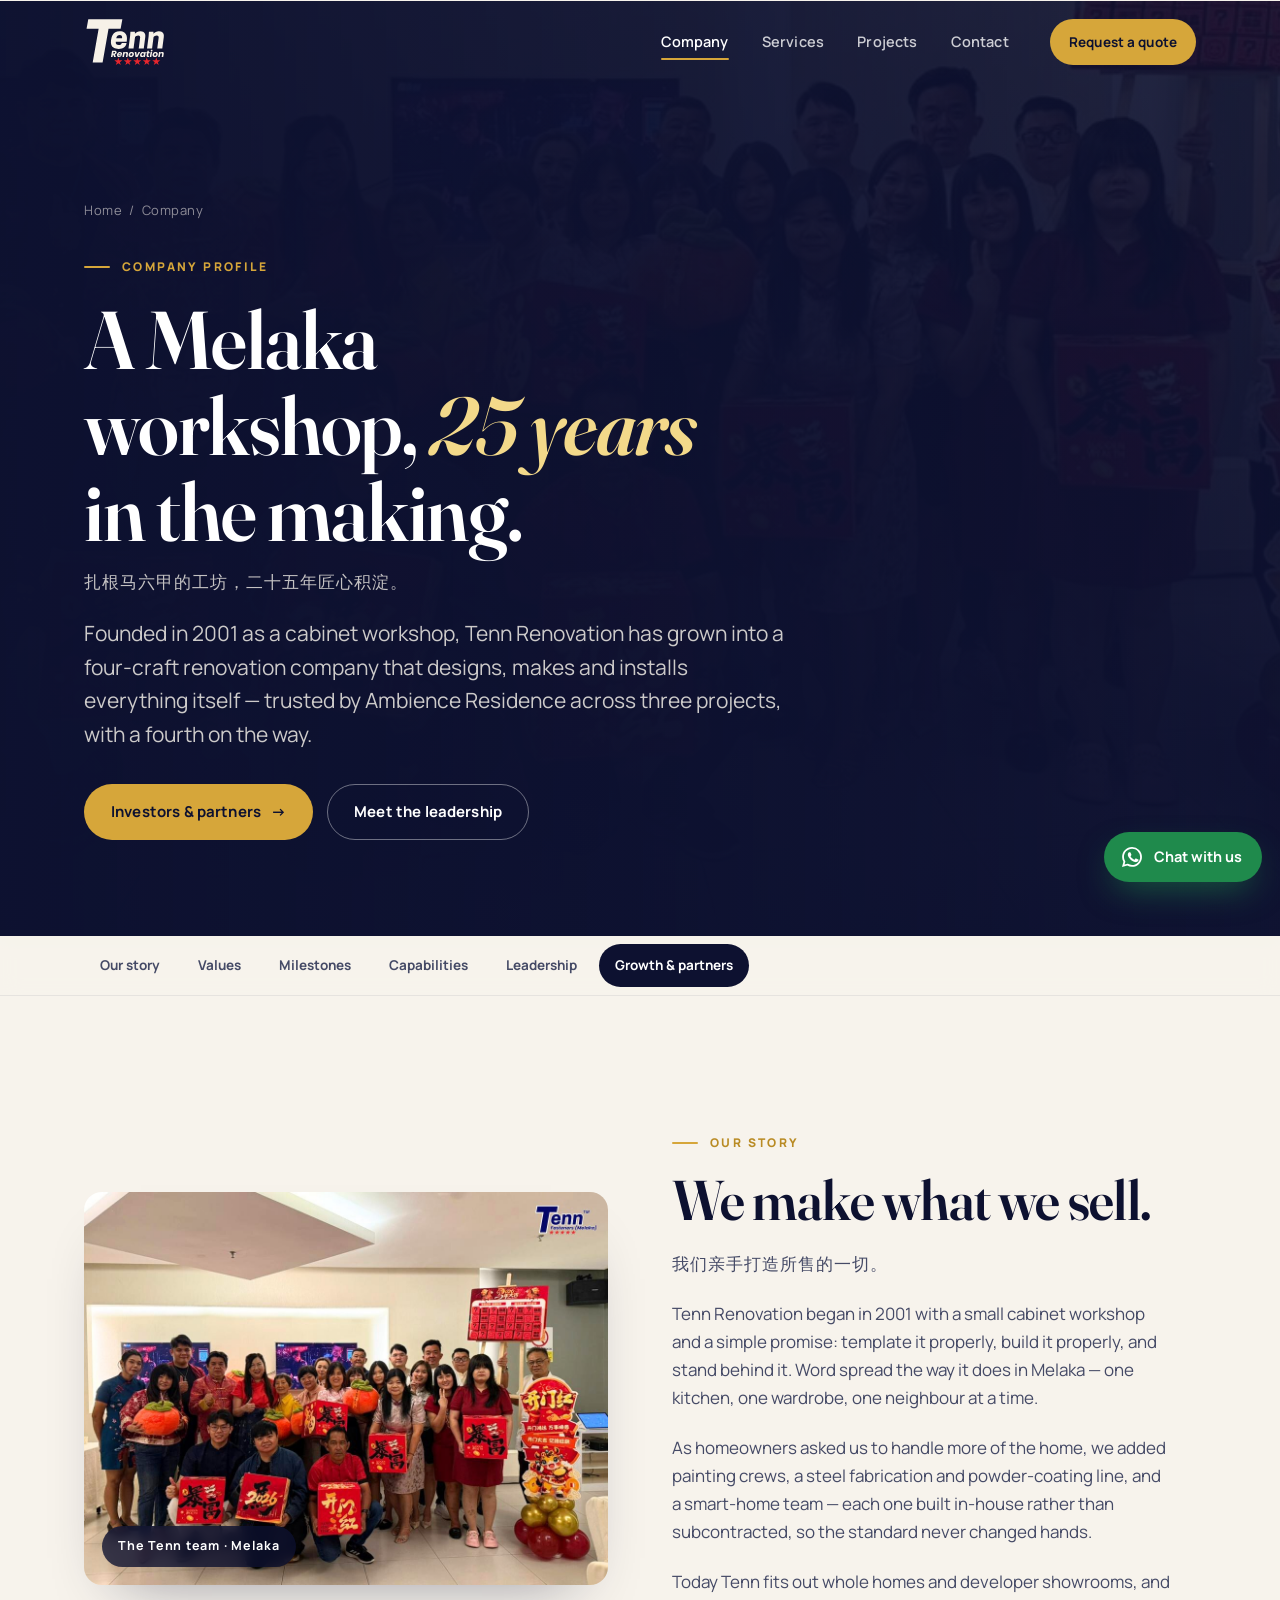
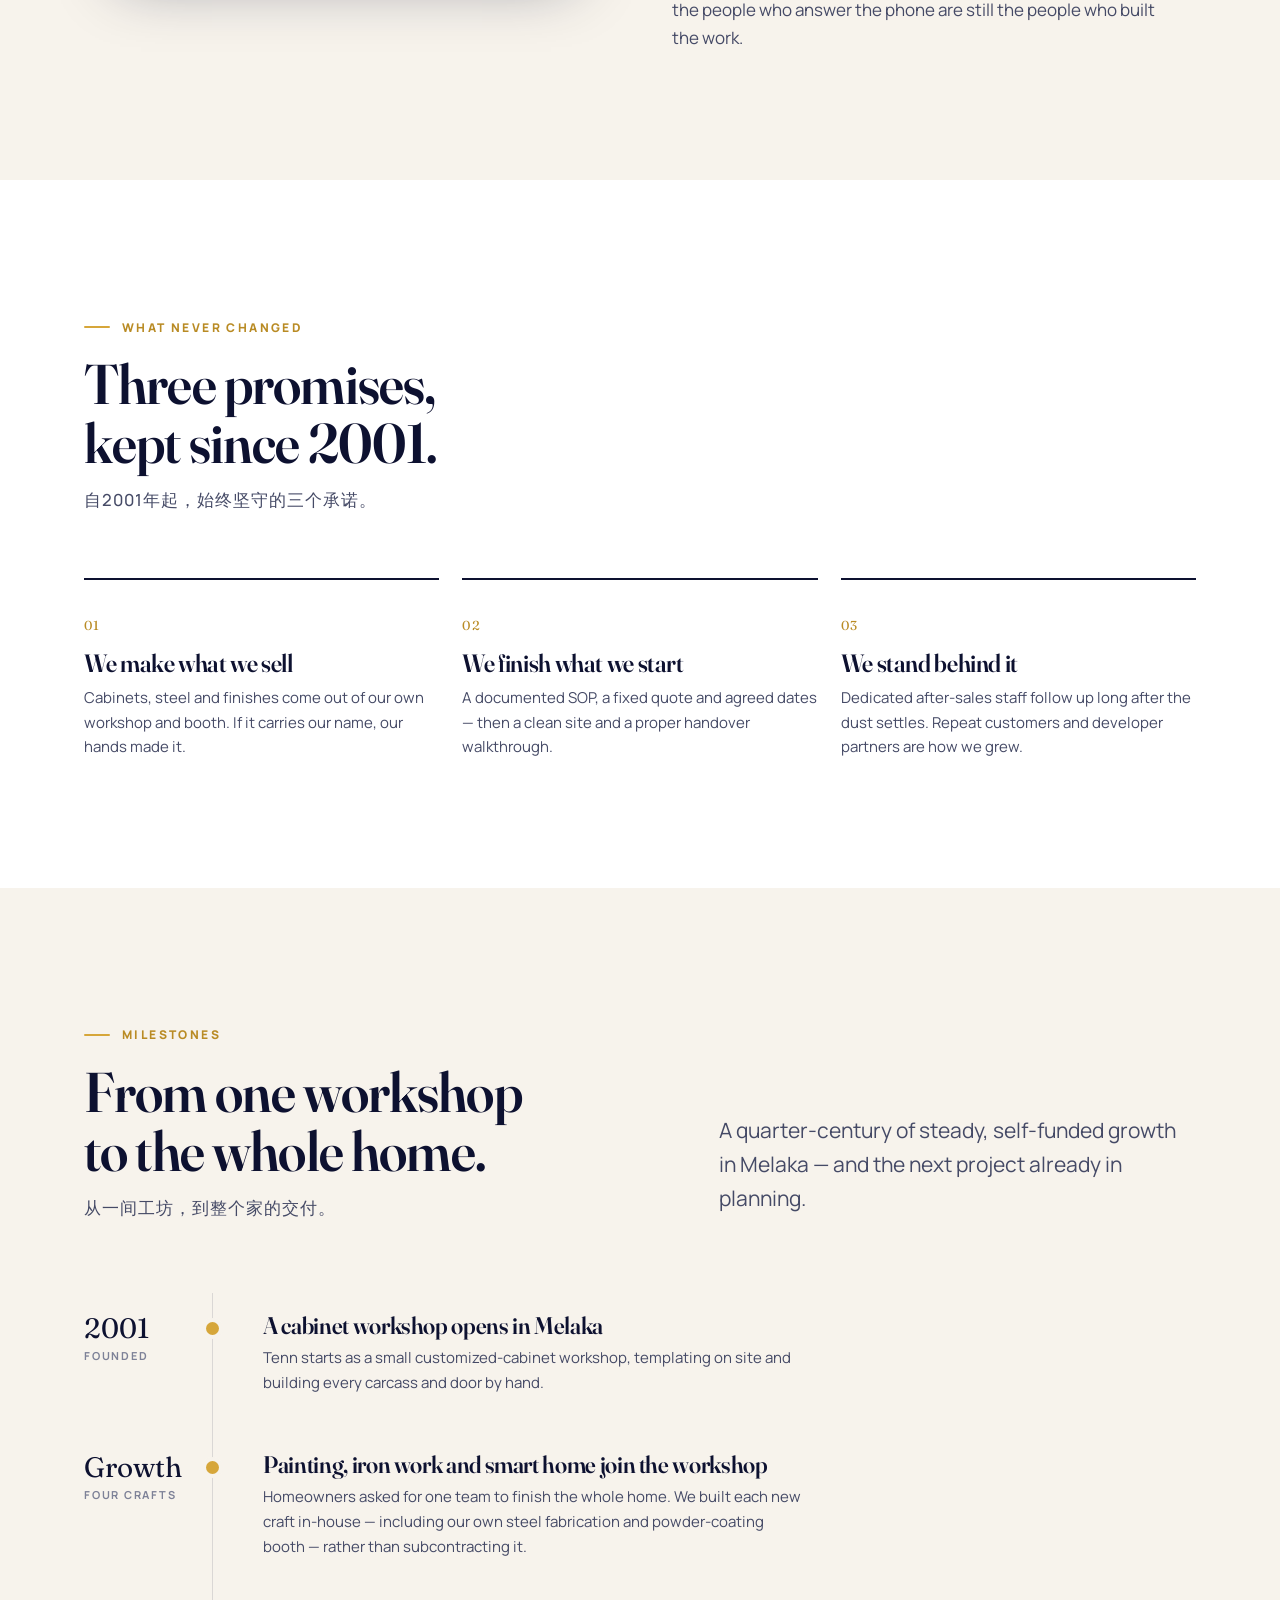
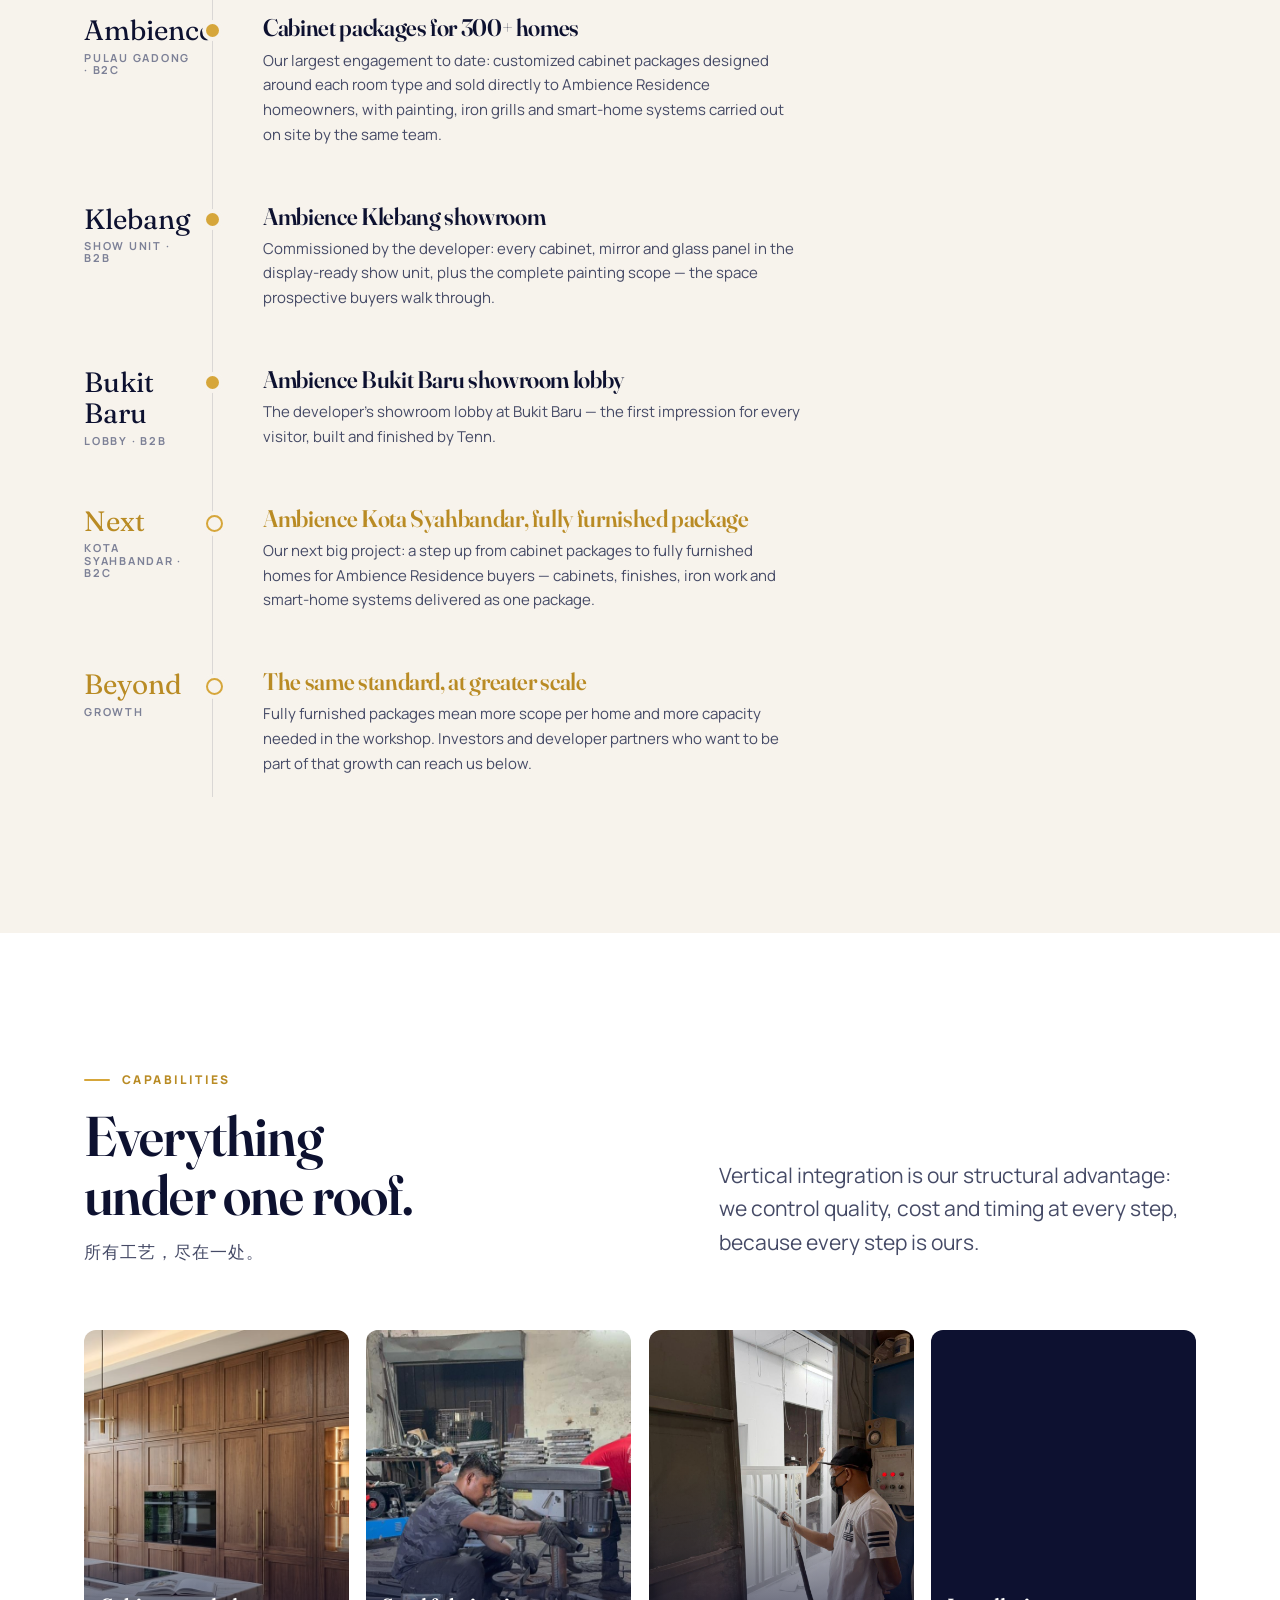
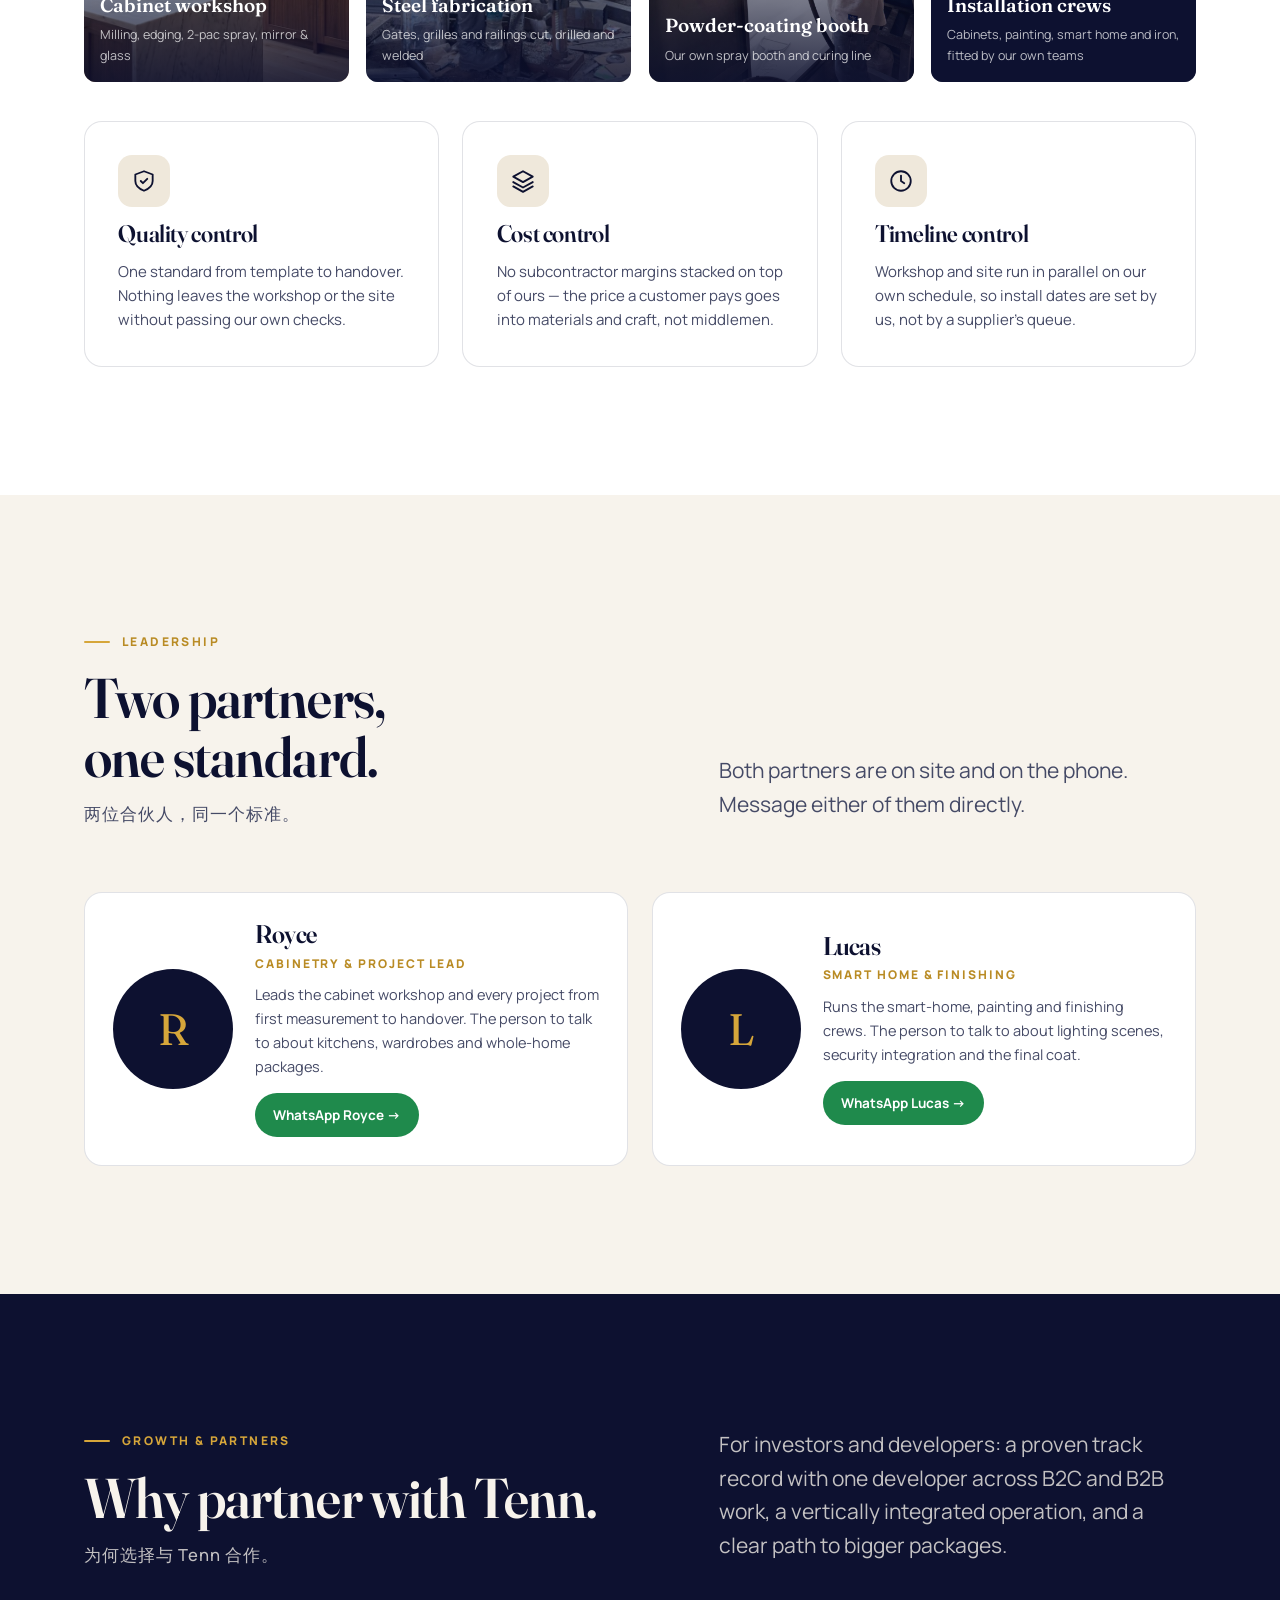
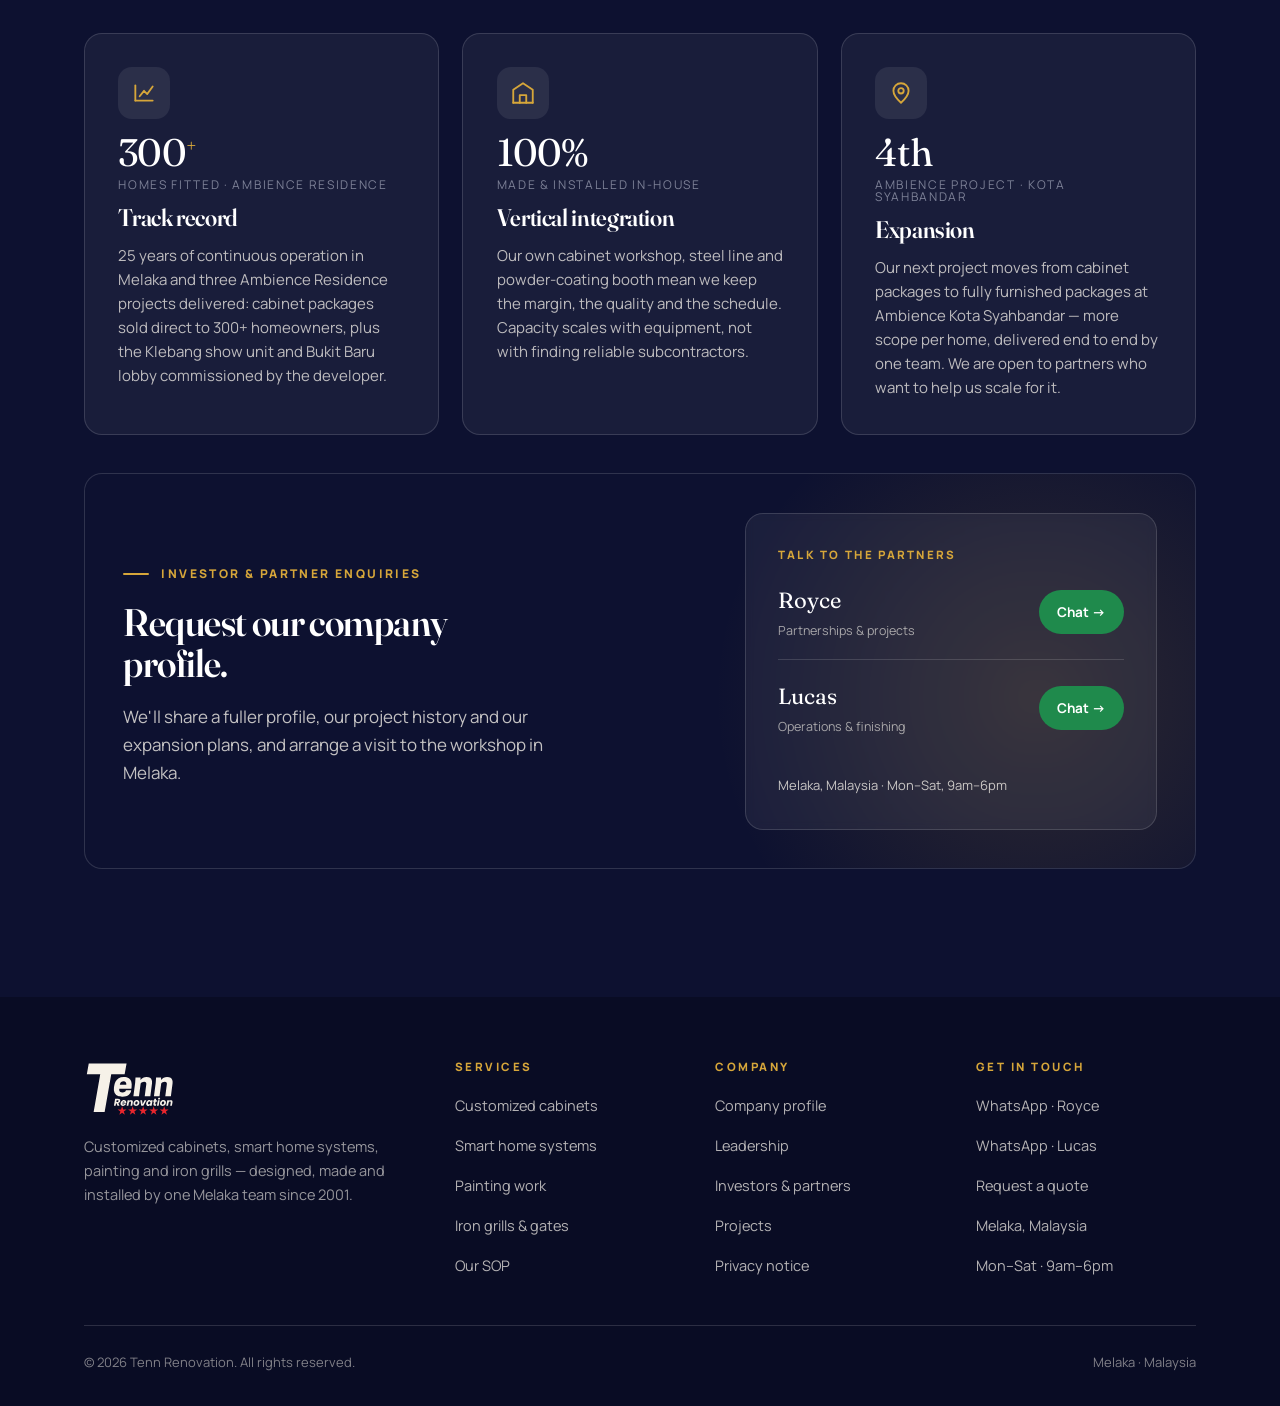
==== company.html @ 578e5e95 "Version-stamp stylesheet and script links; add .nojekyll GitHub Pages caches each file for ten minut" ====
<!DOCTYPE html>
<html lang="en">
<head>
<meta charset="UTF-8">
<meta name="viewport" content="width=device-width, initial-scale=1.0">
<title>Company Profile — Tenn Renovation</title>
<meta name="description" content="Tenn Renovation is a Melaka renovation company founded in 2001: four crafts under one roof, an in-house workshop and powder-coating booth, three Ambience Residence projects delivered, and a fully furnished package next at Kota Syahbandar.">
<meta name="theme-color" content="#0d1130">
<link rel="canonical" href="https://lczx122.github.io/tenn-renovation/company.html">
<link rel="icon" href="media/favicon.svg" type="image/svg+xml">
<link rel="apple-touch-icon" href="media/apple-touch-icon.png">
<meta property="og:type" content="website">
<meta property="og:site_name" content="Tenn Renovation">
<meta property="og:title" content="Company Profile — Tenn Renovation">
<meta property="og:description" content="Tenn Renovation is a Melaka renovation company founded in 2001: four crafts under one roof, an in-house workshop and powder-coating booth, three Ambience Residence projects delivered, and a fully furnished package next at Kota Syahbandar.">
<meta property="og:url" content="https://lczx122.github.io/tenn-renovation/company.html">
<meta property="og:image" content="https://lczx122.github.io/tenn-renovation/media/hero-kitchen.jpg">
<meta property="og:locale" content="en_MY">
<meta name="twitter:card" content="summary_large_image">
<link rel="preconnect" href="https://fonts.googleapis.com">
<link rel="preconnect" href="https://fonts.gstatic.com" crossorigin>
<link rel="stylesheet" href="https://fonts.googleapis.com/css2?family=Fraunces:ital,opsz,wght@0,9..144,500;0,9..144,600;0,9..144,700;1,9..144,500;1,9..144,600&family=Manrope:wght@400;500;600;700;800&display=swap">
<link rel="stylesheet" href="styles.css?v=20261008b">
<script type="application/ld+json">
{
  "@context": "https://schema.org",
  "@type": "BreadcrumbList",
  "itemListElement": [
    { "@type": "ListItem", "position": 1, "name": "Home", "item": "https://lczx122.github.io/tenn-renovation/" },
    { "@type": "ListItem", "position": 2, "name": "Company", "item": "https://lczx122.github.io/tenn-renovation/company.html" }
  ]
}
</script>
</head>
<body>

<a class="skip-link" href="#main">Skip to content</a>

<!-- ============ HEADER ============ -->
<header class="site-head over-dark" id="siteHead">
  <div class="wrap bar">
    <a class="brand" href="index.html" aria-label="Tenn Renovation home">
      <img class="logo-mark logo-dark" src="media/tenn-logo.svg" alt="Tenn Renovation" width="640" height="392">
      <img class="logo-mark logo-light" src="media/tenn-logo-light.svg" alt="" aria-hidden="true" width="640" height="392">
    </a>
    <nav class="nav" id="siteNav" aria-label="Primary">
      <a class="link" href="company.html" aria-current="page">Company</a>
      <a class="link" href="services.html">Services</a>
      <a class="link" href="projects.html">Projects</a>
      <a class="link" href="quote.html">Contact</a>
      <div class="nav-cta">
        <a class="btn btn-brass btn-sm" href="quote.html">Request a quote</a>
      </div>
    </nav>
    <div class="bar-actions">
      <a class="btn btn-brass btn-sm" href="quote.html">Get a quote</a>
      <button class="menu-btn" id="menuBtn" type="button" aria-label="Open menu" aria-expanded="false" aria-controls="siteNav"><span></span><span></span><span></span></button>
    </div>
  </div>
</header>
<main id="main">

<!-- ============ PAGE HERO ============ -->
<section class="page-hero">
  <div class="bg"><img class="shot" src="media/team-portrait.jpg" alt="" style="object-position:50% 100%;transform:scale(1.45);transform-origin:50% 100%" width="1080" height="810" loading="lazy" decoding="async"></div>
  <div class="wrap">
    <div class="crumbs"><a href="index.html">Home</a> &nbsp;/&nbsp; Company</div>
    <span class="eyebrow">Company profile</span>
    <h1>A Melaka workshop, <em>25 years</em> in the making.</h1>
    <p class="zh-head" lang="zh">扎根马六甲的工坊，二十五年匠心积淀。</p>
    <p class="lead">Founded in 2001 as a cabinet workshop, Tenn Renovation has grown into a four-craft renovation company that designs, makes and installs everything itself — trusted by Ambience Residence across three projects, with a fourth on the way.</p>
    <div class="hero-actions">
      <a class="btn btn-brass" href="#growth">Investors &amp; partners <span class="arr">→</span></a>
      <a class="btn btn-ghost inv" href="#leadership">Meet the leadership</a>
    </div>
  </div>
</section>

<nav class="subnav" aria-label="On this page">
  <div class="wrap">
    <a href="#story">Our story</a><a href="#values">Values</a><a href="#milestones">Milestones</a><a href="#capabilities">Capabilities</a><a href="#leadership">Leadership</a><a href="#growth">Growth &amp; partners</a>
  </div>
</nav>

<!-- ============ STORY ============ -->
<section class="section" id="story" style="scroll-margin-top:140px">
  <div class="wrap">
    <div class="split">
      <div class="pic landscape reveal"><img class="shot" src="media/team-portrait.jpg" alt="The Tenn Renovation workshop team together at the Melaka studio" width="1080" height="810" loading="lazy" decoding="async"><span class="tag">The Tenn team · Melaka</span></div>
      <div class="txt reveal">
        <span class="eyebrow">Our story</span>
        <h2>We make what we sell.</h2>
        <p class="zh-head" lang="zh">我们亲手打造所售的一切。</p>
        <p>Tenn Renovation began in 2001 with a small cabinet workshop and a simple promise: template it properly, build it properly, and stand behind it. Word spread the way it does in Melaka — one kitchen, one wardrobe, one neighbour at a time.</p>
        <p>As homeowners asked us to handle more of the home, we added painting crews, a steel fabrication and powder-coating line, and a smart-home team — each one built in-house rather than subcontracted, so the standard never changed hands.</p>
        <p>Today Tenn fits out whole homes and developer showrooms, and the people who answer the phone are still the people who built the work.</p>
      </div>
    </div>
  </div>
</section>

<!-- ============ VALUES ============ -->
<section class="section on-paper" id="values" style="scroll-margin-top:140px">
  <div class="wrap">
    <div class="sec-head reveal">
      <div>
        <span class="eyebrow">What never changed</span>
        <h2>Three promises, kept since 2001.</h2>
        <p class="zh-head" lang="zh">自2001年起，始终坚守的三个承诺。</p>
      </div>
    </div>
    <div class="values">
      <div class="value reveal"><span class="k">01</span><h3>We make what we sell</h3><p>Cabinets, steel and finishes come out of our own workshop and booth. If it carries our name, our hands made it.</p></div>
      <div class="value reveal"><span class="k">02</span><h3>We finish what we start</h3><p>A documented SOP, a fixed quote and agreed dates — then a clean site and a proper handover walkthrough.</p></div>
      <div class="value reveal"><span class="k">03</span><h3>We stand behind it</h3><p>Dedicated after-sales staff follow up long after the dust settles. Repeat customers and developer partners are how we grew.</p></div>
    </div>
  </div>
</section>

<!-- ============ MILESTONES ============ -->
<section class="section" id="milestones" style="scroll-margin-top:140px">
  <div class="wrap">
    <div class="sec-head reveal">
      <div>
        <span class="eyebrow">Milestones</span>
        <h2>From one workshop to the whole home.</h2>
        <p class="zh-head" lang="zh">从一间工坊，到整个家的交付。</p>
      </div>
      <p class="lead">A quarter-century of steady, self-funded growth in Melaka — and the next project already in planning.</p>
    </div>
    <div class="timeline">
      <div class="tl reveal"><div class="yr">2001<small>Founded</small></div><div class="txt"><h3>A cabinet workshop opens in Melaka</h3><p>Tenn starts as a small customized-cabinet workshop, templating on site and building every carcass and door by hand.</p></div></div>
      <div class="tl reveal"><div class="yr">Growth<small>Four crafts</small></div><div class="txt"><h3>Painting, iron work and smart home join the workshop</h3><p>Homeowners asked for one team to finish the whole home. We built each new craft in-house — including our own steel fabrication and powder-coating booth — rather than subcontracting it.</p></div></div>
      <div class="tl reveal"><div class="yr">Ambience<small>Pulau Gadong · B2C</small></div><div class="txt"><h3>Cabinet packages for 300+ homes</h3><p>Our largest engagement to date: customized cabinet packages designed around each room type and sold directly to Ambience Residence homeowners, with painting, iron grills and smart-home systems carried out on site by the same team.</p></div></div>
      <div class="tl reveal"><div class="yr">Klebang<small>Show unit · B2B</small></div><div class="txt"><h3>Ambience Klebang showroom</h3><p>Commissioned by the developer: every cabinet, mirror and glass panel in the display-ready show unit, plus the complete painting scope — the space prospective buyers walk through.</p></div></div>
      <div class="tl reveal"><div class="yr">Bukit Baru<small>Lobby · B2B</small></div><div class="txt"><h3>Ambience Bukit Baru showroom lobby</h3><p>The developer's showroom lobby at Bukit Baru — the first impression for every visitor, built and finished by Tenn.</p></div></div>
      <div class="tl future reveal"><div class="yr">Next<small>Kota Syahbandar · B2C</small></div><div class="txt"><h3>Ambience Kota Syahbandar, fully furnished package</h3><p>Our next big project: a step up from cabinet packages to fully furnished homes for Ambience Residence buyers — cabinets, finishes, iron work and smart-home systems delivered as one package.</p></div></div>
      <div class="tl future reveal"><div class="yr">Beyond<small>Growth</small></div><div class="txt"><h3>The same standard, at greater scale</h3><p>Fully furnished packages mean more scope per home and more capacity needed in the workshop. Investors and developer partners who want to be part of that growth can reach us below.</p></div></div>
    </div>
  </div>
</section>

<!-- ============ CAPABILITIES ============ -->
<section class="section on-paper" id="capabilities" style="scroll-margin-top:140px">
  <div class="wrap">
    <div class="sec-head reveal">
      <div>
        <span class="eyebrow">Capabilities</span>
        <h2>Everything under one roof.</h2>
        <p class="zh-head" lang="zh">所有工艺，尽在一处。</p>
      </div>
      <p class="lead">Vertical integration is our structural advantage: we control quality, cost and timing at every step, because every step is ours.</p>
    </div>
    <div class="caps">
      <div class="cap-tile reveal"><img class="shot" src="media/cabinetry-walnut.jpg" alt="Floor-to-ceiling walnut cabinetry with brass handles and lit glass display" width="1408" height="768" loading="lazy" decoding="async"><div class="lbl"><b>Cabinet workshop</b><span>Milling, edging, 2-pac spray, mirror &amp; glass</span></div></div>
      <div class="cap-tile reveal"><img class="shot" src="media/iron-fab-weld.jpg" alt="Two fabricators grinding and welding steel grille frames on the workshop floor" width="608" height="1080" loading="lazy" decoding="async"><div class="lbl"><b>Steel fabrication</b><span>Gates, grilles and railings cut, drilled and welded</span></div></div>
      <div class="cap-tile reveal"><img class="shot" src="media/iron-coat-spray.jpg" alt="Worker spraying white powder coat onto a grille inside the spray booth" width="960" height="1280" loading="lazy" decoding="async"><div class="lbl"><b>Powder-coating booth</b><span>Our own spray booth and curing line</span></div></div>
      <div class="cap-tile reveal"><img class="shot" src="media/iron-install-gate.jpg" alt="Installers fitting a powder-coated security gate in a Melaka home" width="810" height="1080" loading="lazy" decoding="async"><div class="lbl"><b>Installation crews</b><span>Cabinets, painting, smart home and iron, fitted by our own teams</span></div></div>
    </div>
    <div class="pillars" style="margin-top:clamp(28px,3vw,40px)">
      <div class="pillar reveal"><div class="ic"><svg viewBox="0 0 24 24" fill="none" stroke="currentColor" stroke-width="1.7" stroke-linecap="round" stroke-linejoin="round"><path d="M12 3l8 3v6c0 4-3 7-8 9-5-2-8-5-8-9V6z"/><path d="M9 12l2 2 4-4"/></svg></div><h3>Quality control</h3><p>One standard from template to handover. Nothing leaves the workshop or the site without passing our own checks.</p></div>
      <div class="pillar reveal"><div class="ic"><svg viewBox="0 0 24 24" fill="none" stroke="currentColor" stroke-width="1.7" stroke-linecap="round" stroke-linejoin="round"><path d="M12 3l9 5-9 5-9-5z"/><path d="M3 13l9 5 9-5"/><path d="M3 17l9 5 9-5"/></svg></div><h3>Cost control</h3><p>No subcontractor margins stacked on top of ours — the price a customer pays goes into materials and craft, not middlemen.</p></div>
      <div class="pillar reveal"><div class="ic"><svg viewBox="0 0 24 24" fill="none" stroke="currentColor" stroke-width="1.7" stroke-linecap="round" stroke-linejoin="round"><circle cx="12" cy="12" r="9"/><path d="M12 7v5l3 2"/></svg></div><h3>Timeline control</h3><p>Workshop and site run in parallel on our own schedule, so install dates are set by us, not by a supplier's queue.</p></div>
    </div>
  </div>
</section>

<!-- ============ LEADERSHIP ============ -->
<section class="section" id="leadership" style="scroll-margin-top:140px">
  <div class="wrap">
    <div class="sec-head reveal">
      <div>
        <span class="eyebrow">Leadership</span>
        <h2>Two partners, one standard.</h2>
        <p class="zh-head" lang="zh">两位合伙人，同一个标准。</p>
      </div>
      <p class="lead">Both partners are on site and on the phone. Message either of them directly.</p>
    </div>
    <div class="team">
      <div class="member reveal"><div class="av" aria-hidden="true">R</div><div><h3>Royce</h3><div class="role">Cabinetry &amp; project lead</div><p>Leads the cabinet workshop and every project from first measurement to handover. The person to talk to about kitchens, wardrobes and whole-home packages.</p><a class="wa-pill" href="https://wa.me/60109718663" target="_blank" rel="noopener">WhatsApp Royce →</a></div></div>
      <div class="member reveal"><div class="av" aria-hidden="true">L</div><div><h3>Lucas</h3><div class="role">Smart home &amp; finishing</div><p>Runs the smart-home, painting and finishing crews. The person to talk to about lighting scenes, security integration and the final coat.</p><a class="wa-pill" href="https://wa.me/60163303178" target="_blank" rel="noopener">WhatsApp Lucas →</a></div></div>
    </div>
  </div>
</section>

<!-- ============ GROWTH & PARTNERS ============ -->
<section class="section on-ink" id="growth" style="scroll-margin-top:140px">
  <div class="wrap">
    <div class="sec-head reveal">
      <div>
        <span class="eyebrow">Growth &amp; partners</span>
        <h2>Why partner with Tenn.</h2>
        <p class="zh-head" lang="zh">为何选择与 Tenn 合作。</p>
      </div>
      <p class="lead">For investors and developers: a proven track record with one developer across B2C and B2B work, a vertically integrated operation, and a clear path to bigger packages.</p>
    </div>
    <div class="pillars">
      <div class="pillar reveal"><div class="ic"><svg viewBox="0 0 24 24" fill="none" stroke="currentColor" stroke-width="1.7" stroke-linecap="round" stroke-linejoin="round"><path d="M4 19V5"/><path d="M4 19h16"/><path d="M8 15l4-5 3 3 5-7"/></svg></div><div class="kpi">300<sup style="font-size:.5em;color:var(--brass)">+</sup><small>Homes fitted · Ambience Residence</small></div><h3>Track record</h3><p>25 years of continuous operation in Melaka and three Ambience Residence projects delivered: cabinet packages sold direct to 300+ homeowners, plus the Klebang show unit and Bukit Baru lobby commissioned by the developer.</p></div>
      <div class="pillar reveal"><div class="ic"><svg viewBox="0 0 24 24" fill="none" stroke="currentColor" stroke-width="1.7" stroke-linecap="round" stroke-linejoin="round"><path d="M3 21V9l9-6 9 6v12"/><path d="M9 21v-7h6v7"/><path d="M3 21h18"/></svg></div><div class="kpi">100%<small>Made &amp; installed in-house</small></div><h3>Vertical integration</h3><p>Our own cabinet workshop, steel line and powder-coating booth mean we keep the margin, the quality and the schedule. Capacity scales with equipment, not with finding reliable subcontractors.</p></div>
      <div class="pillar reveal"><div class="ic"><svg viewBox="0 0 24 24" fill="none" stroke="currentColor" stroke-width="1.7" stroke-linecap="round" stroke-linejoin="round"><path d="M12 21s7-6.2 7-11a7 7 0 0 0-14 0c0 4.8 7 11 7 11z"/><circle cx="12" cy="10" r="2.5"/></svg></div><div class="kpi">4th<small>Ambience project · Kota Syahbandar</small></div><h3>Expansion</h3><p>Our next project moves from cabinet packages to fully furnished packages at Ambience Kota Syahbandar — more scope per home, delivered end to end by one team. We are open to partners who want to help us scale for it.</p></div>
    </div>
    <div class="cta" style="margin-top:clamp(28px,3vw,40px);border-radius:var(--radius);border:1px solid var(--line-inv)" id="contact">
      <div class="inner" style="padding:clamp(26px,3vw,40px)">
        <div class="reveal">
          <span class="eyebrow">Investor &amp; partner enquiries</span>
          <h2 style="font-size:clamp(26px,3vw,40px)">Request our company profile.</h2>
          <p>We'll share a fuller profile, our project history and our expansion plans, and arrange a visit to the workshop in Melaka.</p>
        </div>
        <div class="card reveal">
          <div class="lbl">Talk to the partners</div>
          <div class="person"><div><div class="nm">Royce</div><div class="rl">Partnerships &amp; projects</div></div><a class="wa-pill" href="https://wa.me/60109718663?text=Hi%20Royce%2C%20I%27d%20like%20to%20request%20the%20Tenn%20Renovation%20company%20profile%20and%20discuss%20a%20partnership." target="_blank" rel="noopener" data-track="investor-royce">Chat →</a></div>
          <div class="person"><div><div class="nm">Lucas</div><div class="rl">Operations &amp; finishing</div></div><a class="wa-pill" href="https://wa.me/60163303178?text=Hi%20Lucas%2C%20I%27d%20like%20to%20request%20the%20Tenn%20Renovation%20company%20profile%20and%20discuss%20a%20partnership." target="_blank" rel="noopener" data-track="investor-lucas">Chat →</a></div>
          <p class="fine">Melaka, Malaysia · Mon–Sat, 9am–6pm</p>
        </div>
      </div>
    </div>
  </div>
</section>

</main>

<!-- ============ FOOTER ============ -->
<footer class="foot">
  <div class="wrap">
    <div class="top">
      <div class="brand">
        <img class="logo-mark" src="media/tenn-logo-light.svg" alt="Tenn Renovation" width="640" height="392">
        <p class="bl">Customized cabinets, smart home systems, painting and iron grills — designed, made and installed by one Melaka team since 2001.</p>
      </div>
      <div>
        <h4>Services</h4>
        <ul>
          <li><a href="services.html#cabinetry">Customized cabinets</a></li>
          <li><a href="services.html#smart-home">Smart home systems</a></li>
          <li><a href="services.html#painting">Painting work</a></li>
          <li><a href="services.html#iron-grills">Iron grills &amp; gates</a></li>
          <li><a href="services.html#process">Our SOP</a></li>
        </ul>
      </div>
      <div>
        <h4>Company</h4>
        <ul>
          <li><a href="company.html">Company profile</a></li>
          <li><a href="company.html#leadership">Leadership</a></li>
          <li><a href="company.html#growth">Investors &amp; partners</a></li>
          <li><a href="projects.html">Projects</a></li>
          <li><a href="privacy.html">Privacy notice</a></li>
        </ul>
      </div>
      <div>
        <h4>Get in touch</h4>
        <ul>
          <li><a href="https://wa.me/60109718663" target="_blank" rel="noopener">WhatsApp · Royce</a></li>
          <li><a href="https://wa.me/60163303178" target="_blank" rel="noopener">WhatsApp · Lucas</a></li>
          <li><a href="quote.html">Request a quote</a></li>
          <li><span>Melaka, Malaysia</span></li>
          <li><span>Mon–Sat · 9am–6pm</span></li>
        </ul>
      </div>
    </div>
    <div class="bot">
      <span>© 2026 Tenn Renovation. All rights reserved.</span>
      <span>Melaka · Malaysia</span>
    </div>
  </div>
</footer>

<!-- Floating WhatsApp button -->
<a class="wa-float" href="https://wa.me/60109718663?text=Hi%20Tenn%20Renovation%2C%20I%27d%20like%20to%20ask%20about%20a%20renovation." target="_blank" rel="noopener" aria-label="Chat with us on WhatsApp" data-track="floating-button">
  <svg viewBox="0 0 24 24" fill="currentColor" aria-hidden="true"><path d="M12.04 2C6.58 2 2.13 6.45 2.13 11.91c0 1.75.46 3.45 1.32 4.95L2 22l5.25-1.38a9.9 9.9 0 0 0 4.79 1.22h.01c5.46 0 9.91-4.45 9.91-9.91 0-2.65-1.03-5.14-2.9-7.01A9.82 9.82 0 0 0 12.04 2Zm0 1.84c2.16 0 4.19.84 5.72 2.37a8.04 8.04 0 0 1 2.37 5.71c0 4.46-3.63 8.08-8.09 8.08a8.1 8.1 0 0 1-4.12-1.13l-.3-.18-3.06.8.82-2.99-.19-.31a8.05 8.05 0 0 1-1.24-4.29c0-4.46 3.63-8.08 8.09-8.08Zm-2.6 3.32c-.18 0-.46.07-.7.34-.24.27-.93.91-.93 2.21 0 1.31.95 2.57 1.08 2.74.13.18 1.86 2.85 4.51 3.99.63.27 1.12.43 1.5.55.63.2 1.21.17 1.66.1.5-.07 1.55-.63 1.77-1.25.22-.61.22-1.14.15-1.25-.06-.11-.24-.18-.5-.31-.27-.13-1.55-.76-1.79-.85-.24-.09-.42-.13-.59.13-.18.27-.68.85-.83 1.03-.15.18-.31.2-.57.07-.27-.13-1.11-.41-2.12-1.31-.78-.7-1.31-1.56-1.46-1.82-.15-.27-.02-.41.11-.54.12-.12.27-.31.4-.46.13-.16.18-.27.27-.45.09-.18.04-.34-.02-.47-.07-.13-.59-1.42-.81-1.94-.21-.51-.43-.44-.59-.45h-.5Z"/></svg>
  <span>Chat with us</span>
</a>

<script src="site.js?v=20261008b"></script>
</body>
</html>
---- styles.css ----
/* ============================================================
   Tenn Renovation — design system
   Refined premium · navy, cream & brass · Fraunces + Manrope
   ============================================================ */

:root{
  --ink:      #0d1130;
  --ink-2:    #161b45;
  --ink-soft: #454a66;
  --muted:    #7d8197;
  --cream:    #f7f3ec;
  --cream-2:  #efe8db;
  --sand:     #e4d9c5;
  --paper:    #ffffff;
  --brass:    #d6a63a;
  --brass-d:  #b98b24;
  --brass-l:  #f3d98a;
  --red:      #e02226;
  --wa:       #1f8a4c;
  --wa-d:     #176d3b;
  --line:     rgba(13,17,48,.12);
  --line-2:   rgba(13,17,48,.07);
  --line-inv: rgba(255,255,255,.14);

  --maxw: 1240px;
  --gutter: clamp(20px, 5vw, 80px);
  --radius: 18px;
  --radius-sm: 12px;

  --display: 'Fraunces', 'Iowan Old Style', Georgia, serif;
  --sans: 'Manrope', system-ui, -apple-system, 'Segoe UI', sans-serif;

  --ease: cubic-bezier(.2,.7,.2,1);
  --shadow: 0 30px 60px -36px rgba(13,17,48,.45);
}

*{ box-sizing:border-box; }
html{ scroll-behavior:smooth; scroll-padding-top:96px; -webkit-font-smoothing:antialiased; }
body{
  margin:0; font-family:var(--sans); color:var(--ink); background:var(--cream);
  font-size:17px; line-height:1.65; font-weight:400; overflow-x:hidden;
}
img{ display:block; max-width:100%; }
a{ color:inherit; text-decoration:none; }
p{ margin:0; }
h1,h2,h3,h4{ font-family:var(--display); font-weight:600; line-height:1.05; margin:0; letter-spacing:-.015em; font-variation-settings:"opsz" 96; }
h1{ font-size:clamp(42px,6.4vw,88px); }
h2{ font-size:clamp(32px,4.4vw,56px); }
h3{ font-size:clamp(22px,2.4vw,30px); }
:focus-visible{ outline:3px solid var(--brass); outline-offset:3px; border-radius:4px; }
::selection{ background:var(--brass-l); color:var(--ink); }

.skip-link{
  position:absolute; left:16px; top:-60px; z-index:100;
  background:var(--ink); color:var(--cream); padding:10px 16px; border-radius:8px;
  font-weight:700; font-size:14px; transition:top .2s var(--ease);
}
.skip-link:focus{ top:12px; }

/* ---------- layout helpers ---------- */
.wrap{ max-width:var(--maxw); margin:0 auto; padding-inline:var(--gutter); }
.section{ padding-block:clamp(72px,10vw,128px); }
.section.tight{ padding-block:clamp(56px,7vw,88px); }
.on-ink{ background:var(--ink); color:var(--cream); }
.on-paper{ background:var(--paper); }
.on-cream2{ background:var(--cream-2); }
.eyebrow{
  font-size:12px; font-weight:800; letter-spacing:.2em; text-transform:uppercase;
  color:var(--brass-d); display:inline-flex; align-items:center; gap:12px;
}
.eyebrow::before{ content:""; width:26px; height:2px; background:var(--brass); display:inline-block; border-radius:2px; }
.on-ink .eyebrow, .hero .eyebrow, .page-hero .eyebrow{ color:var(--brass); }
.zh-head{
  font-size:clamp(15px,1.3vw,18px); font-weight:500; letter-spacing:.06em; line-height:1.6;
  margin-top:14px; color:var(--ink-soft);
}
.on-ink .zh-head, .hero .zh-head, .page-hero .zh-head{ color:rgba(247,243,236,.78); }
.lead{ font-size:clamp(18px,1.9vw,21px); color:var(--ink-soft); line-height:1.6; max-width:58ch; }
.on-ink .lead{ color:rgba(247,243,236,.78); }
.shot{ width:100%; height:100%; object-fit:cover; display:block; }

.sec-head{ display:grid; grid-template-columns:1.1fr .9fr; gap:clamp(24px,4vw,64px); align-items:end; margin-bottom:clamp(40px,5vw,64px); }
.sec-head h2{ margin-top:18px; max-width:16ch; text-wrap:balance; }
.sec-head .lead{ padding-bottom:6px; }
.sec-head.center{ grid-template-columns:1fr; text-align:center; justify-items:center; }
.sec-head.center .lead{ margin-inline:auto; }
@media (max-width:840px){ .sec-head{ grid-template-columns:1fr; } }

/* ---------- buttons ---------- */
.btn{
  display:inline-flex; align-items:center; justify-content:center; gap:10px;
  font-family:var(--sans); font-weight:700; font-size:15px; letter-spacing:.01em;
  padding:15px 26px; border-radius:999px; cursor:pointer; border:1.5px solid transparent;
  transition:transform .35s var(--ease), background .35s var(--ease), color .35s var(--ease), border-color .35s var(--ease), box-shadow .35s var(--ease);
  white-space:nowrap;
}
.btn .arr{ transition:transform .35s var(--ease); }
.btn:hover .arr{ transform:translateX(4px); }
.btn-primary{ background:var(--ink); color:var(--cream); }
.btn-primary:hover{ background:var(--ink-2); box-shadow:0 14px 30px -14px rgba(13,17,48,.6); }
.btn-brass{ background:var(--brass); color:var(--ink); }
.btn-brass:hover{ background:var(--brass-l); }
.btn-ghost{ background:transparent; color:var(--ink); border-color:var(--line); }
.btn-ghost:hover{ border-color:var(--ink); }
.btn-ghost.inv{ color:#fff; border-color:rgba(255,255,255,.4); }
.btn-ghost.inv:hover{ border-color:#fff; background:rgba(255,255,255,.08); }
.btn-wa{ background:var(--wa); color:#fff; }
.btn-wa:hover{ background:var(--wa-d); }
.btn-sm{ padding:11px 18px; font-size:13.5px; }
.btn-lg{ padding:18px 32px; font-size:16px; }
.text-link{ font-weight:700; font-size:15px; color:var(--ink); display:inline-flex; align-items:center; gap:8px; border-bottom:1.5px solid var(--brass); padding-bottom:2px; }
.text-link .arr{ transition:transform .3s var(--ease); }
.text-link:hover .arr{ transform:translateX(4px); }

/* ---------- header ---------- */
.site-head{
  position:sticky; top:0; z-index:50;
  background:transparent; border-bottom:1px solid transparent;
  transition:background .4s var(--ease), border-color .4s var(--ease), box-shadow .4s var(--ease);
}
.site-head.is-solid{
  background:color-mix(in srgb, var(--cream) 88%, transparent);
  backdrop-filter:blur(12px) saturate(1.2); -webkit-backdrop-filter:blur(12px) saturate(1.2);
  border-bottom-color:var(--line-2);
}
.site-head .bar{ display:flex; align-items:center; justify-content:space-between; height:84px; gap:24px; }
.brand{ display:block; position:relative; }
.logo-mark{ height:50px; width:auto; display:block; }
.brand .logo-light{ display:none; }
.site-head.over-dark:not(.is-solid) .brand .logo-dark{ display:none; }
.site-head.over-dark:not(.is-solid) .brand .logo-light{ display:block; }
.nav{ display:flex; align-items:center; gap:clamp(22px,2.6vw,36px); }
.nav a.link{ font-size:14.5px; font-weight:600; letter-spacing:.01em; color:var(--ink-soft); position:relative; padding:8px 0; }
.nav a.link::after{ content:""; position:absolute; left:0; bottom:2px; height:2px; width:0; background:var(--brass); border-radius:2px; transition:width .35s var(--ease); }
.nav a.link:hover, .nav a.link[aria-current="page"]{ color:var(--ink); }
.nav a.link:hover::after, .nav a.link[aria-current="page"]::after{ width:100%; }
.site-head.over-dark:not(.is-solid) .nav a.link{ color:rgba(255,255,255,.78); }
.site-head.over-dark:not(.is-solid) .nav a.link:hover, .site-head.over-dark:not(.is-solid) .nav a.link[aria-current="page"]{ color:#fff; }
.nav-cta{ display:flex; align-items:center; gap:12px; margin-left:8px; }
.site-head.over-dark:not(.is-solid) .nav-cta .btn-ghost{ color:#fff; border-color:rgba(255,255,255,.4); }
.bar-actions{ display:none; align-items:center; gap:10px; }
.menu-btn{
  display:flex; flex-direction:column; justify-content:center; gap:5px;
  width:46px; height:46px; padding:0 11px; border-radius:999px;
  background:none; border:1.5px solid var(--line); cursor:pointer; color:var(--ink);
}
.site-head.over-dark:not(.is-solid) .menu-btn{ color:#fff; border-color:rgba(255,255,255,.4); }
.menu-btn span{ display:block; height:2px; width:100%; background:currentColor; border-radius:2px; transition:transform .3s var(--ease), opacity .3s var(--ease); }
.menu-open .menu-btn span:nth-child(1){ transform:translateY(7px) rotate(45deg); }
.menu-open .menu-btn span:nth-child(2){ opacity:0; }
.menu-open .menu-btn span:nth-child(3){ transform:translateY(-7px) rotate(-45deg); }
@media (max-width:960px){
  .site-head .bar{ height:74px; }
  .logo-mark{ height:44px; }
  .bar-actions{ display:flex; }
  .nav{
    position:absolute; left:0; right:0; top:100%;
    display:none; flex-direction:column; align-items:stretch; gap:0;
    background:var(--cream); border-bottom:1px solid var(--line);
    padding:10px var(--gutter) 22px; box-shadow:0 24px 40px -30px rgba(13,17,48,.45);
  }
  .menu-open .nav{ display:flex; }
  .menu-open.site-head{ background:var(--cream); }
  .menu-open .brand .logo-light{ display:none !important; }
  .menu-open .brand .logo-dark{ display:block !important; }
  .menu-open .menu-btn{ color:var(--ink); border-color:var(--line); }
  .nav a.link{ font-size:17px; font-weight:600; padding:14px 0; border-bottom:1px solid var(--line-2); color:var(--ink) !important; }
  .nav a.link::after{ display:none; }
  .nav-cta{ flex-direction:column; align-items:stretch; margin:16px 0 0; gap:10px; }
  .nav-cta .btn{ justify-content:center; }
}

/* ---------- home hero ---------- */
.hero{ position:relative; min-height:min(94vh,860px); margin-top:-84px; display:flex; align-items:flex-end; overflow:hidden; color:#fff; isolation:isolate; }
@media (max-width:960px){ .hero{ margin-top:-74px; min-height:min(92vh,760px); } }
.hero-media{ position:absolute; inset:0; z-index:-1; }
.hero-media .shot{ transform:scale(1.04); animation:heroZoom 12s var(--ease) both; }
@keyframes heroZoom{ from{ transform:scale(1.12); } to{ transform:scale(1.04); } }
.hero-media::after{
  content:""; position:absolute; inset:0;
  background:
    linear-gradient(180deg, rgba(13,17,48,.55) 0%, rgba(13,17,48,.15) 30%, rgba(13,17,48,.25) 55%, rgba(13,17,48,.82) 100%),
    linear-gradient(90deg, rgba(13,17,48,.45) 0%, transparent 60%);
}
.hero-inner{ position:relative; width:100%; padding-top:140px; padding-bottom:clamp(56px,8vh,96px); display:grid; grid-template-columns:1.2fr .8fr; gap:40px; align-items:end; }
.hero h1{ color:#fff; max-width:13ch; text-wrap:balance; margin-top:22px; font-weight:600; font-variation-settings:"opsz" 144; }
.hero h1 em{ font-style:italic; color:var(--brass-l); }
.hero .hero-sub{ margin-top:22px; font-size:clamp(17px,1.7vw,20px); color:rgba(255,255,255,.84); max-width:48ch; line-height:1.6; }
.hero-actions{ margin-top:36px; display:flex; align-items:center; gap:14px; flex-wrap:wrap; }
.hero-note{
  display:inline-flex; align-items:center; gap:10px; margin-top:28px;
  padding:9px 16px 9px 10px; border-radius:999px; background:rgba(255,255,255,.1); border:1px solid rgba(255,255,255,.18);
  font-size:13px; font-weight:600; color:#fff; backdrop-filter:blur(6px); transition:background .3s var(--ease);
}
.hero-note:hover{ background:rgba(255,255,255,.18); }
.hero-note .pulse{ width:9px; height:9px; border-radius:50%; background:var(--brass); box-shadow:0 0 0 0 rgba(214,166,58,.6); animation:pulse 2.4s var(--ease) infinite; }
@keyframes pulse{ 0%{ box-shadow:0 0 0 0 rgba(214,166,58,.55); } 70%{ box-shadow:0 0 0 12px rgba(214,166,58,0); } 100%{ box-shadow:0 0 0 0 rgba(214,166,58,0); } }
.hero-side{ justify-self:end; text-align:right; display:flex; flex-direction:column; align-items:flex-end; gap:20px; }
.hero-badge{ width:clamp(120px,14vw,176px); aspect-ratio:1; filter:drop-shadow(0 12px 30px rgba(0,0,0,.45)); animation:sealIn 1s var(--ease) both .3s; }
.hero-badge .seal{ width:100%; height:100%; display:block; overflow:visible; }
.seal-arc{ font-family:var(--sans); font-size:11.5px; font-weight:700; letter-spacing:.3em; }
.seal-num{ font-family:var(--display); font-size:96px; font-weight:600; letter-spacing:-.02em; }
.seal-years{ font-family:var(--sans); font-size:13px; font-weight:700; letter-spacing:.54em; }
@keyframes sealIn{ from{ opacity:0; transform:scale(.8) rotate(-8deg); } to{ opacity:1; transform:none; } }
.hero-scroll{ font-size:11.5px; letter-spacing:.24em; text-transform:uppercase; color:rgba(255,255,255,.7); display:inline-flex; align-items:center; gap:10px; }
.hero-scroll::after{ content:""; width:1px; height:40px; background:linear-gradient(180deg, var(--brass), transparent); }
@media (max-width:840px){
  .hero-inner{ grid-template-columns:1fr; padding-top:120px; }
  .hero-side{ position:absolute; top:96px; right:var(--gutter); gap:0; }
  .hero-badge{ width:104px; }
  .hero-scroll{ display:none; }
}
@media (prefers-reduced-motion:reduce){ .hero-badge, .hero-media .shot{ animation:none; } }

/* ---------- stats band ---------- */
.stats{ background:var(--ink); color:var(--cream); }
.stats .row{ display:grid; grid-template-columns:repeat(4,1fr); }
.stats .cell{ padding:clamp(30px,3.4vw,44px) clamp(18px,3vw,40px); border-left:1px solid var(--line-inv); }
.stats .cell:first-child{ border-left:0; padding-left:0; }
.stats .n{ font-family:var(--display); font-weight:600; font-size:clamp(36px,4.2vw,56px); color:#fff; line-height:1; letter-spacing:-.02em; }
.stats .n sup{ font-size:.5em; color:var(--brass); vertical-align:top; margin-left:2px; }
.stats .t{ font-size:13.5px; color:rgba(247,243,236,.66); margin-top:10px; letter-spacing:.01em; max-width:22ch; }
@media (max-width:760px){
  .stats .row{ grid-template-columns:1fr 1fr; }
  .stats .cell{ padding-inline:18px; }
  .stats .cell:nth-child(odd){ border-left:0; padding-left:0; }
  .stats .cell:nth-child(n+3){ border-top:1px solid var(--line-inv); }
}

/* ---------- intro / statement ---------- */
.statement{ display:grid; grid-template-columns:.9fr 1.1fr; gap:clamp(28px,5vw,80px); align-items:start; }
.statement h2{ max-width:14ch; margin-top:18px; }
.statement .copy p{ color:var(--ink-soft); font-size:clamp(17px,1.5vw,19px); }
.statement .copy p + p{ margin-top:18px; }
.statement .marks{ display:flex; flex-wrap:wrap; gap:10px; margin-top:28px; }
.statement .marks span{ font-size:13px; font-weight:700; padding:9px 16px; border-radius:999px; border:1px solid var(--line); color:var(--ink-soft); background:var(--paper); }
@media (max-width:840px){ .statement{ grid-template-columns:1fr; } }

/* ---------- service cards ---------- */
.svc-grid{ display:grid; grid-template-columns:repeat(4,1fr); gap:clamp(16px,1.8vw,24px); }
.svc-card{
  position:relative; display:flex; flex-direction:column; min-height:440px;
  background:var(--ink); color:#fff; border-radius:var(--radius); overflow:hidden; isolation:isolate;
  transition:transform .5s var(--ease), box-shadow .5s var(--ease);
}
.svc-card:hover{ transform:translateY(-6px); box-shadow:var(--shadow); }
.svc-card .pic{ position:absolute; inset:0; z-index:-1; }
.svc-card .pic .shot{ transition:transform .8s var(--ease); }
.svc-card:hover .pic .shot{ transform:scale(1.06); }
.svc-card .pic::after{ content:""; position:absolute; inset:0; background:linear-gradient(180deg, rgba(13,17,48,.12) 0%, rgba(13,17,48,.35) 40%, rgba(13,17,48,.94) 100%); }
.svc-card .body{ text-shadow:0 1px 10px rgba(13,17,48,.5); }
.svc-card .body{ margin-top:auto; padding:clamp(22px,2.2vw,30px); }
.svc-card .ix{ font-family:var(--display); font-size:14px; color:var(--brass); letter-spacing:.08em; }
.svc-card h3{ font-size:clamp(22px,2vw,27px); margin-top:10px; color:#fff; }
.svc-card p{ color:rgba(255,255,255,.78); font-size:14.5px; margin-top:10px; line-height:1.55; }
.svc-card .more{ display:inline-flex; align-items:center; gap:8px; margin-top:16px; font-weight:700; font-size:13.5px; color:var(--brass-l); }
.svc-card .more .arr{ transition:transform .3s var(--ease); }
.svc-card:hover .more .arr{ transform:translateX(4px); }
@media (max-width:1000px){ .svc-grid{ grid-template-columns:1fr 1fr; } }
@media (max-width:560px){ .svc-grid{ grid-template-columns:1fr; } .svc-card{ min-height:360px; } }

/* ---------- feature split ---------- */
.split{ display:grid; grid-template-columns:1fr 1fr; gap:clamp(32px,5vw,88px); align-items:center; }
.split.rev .pic{ order:2; }
.split .pic{ position:relative; border-radius:var(--radius); overflow:hidden; aspect-ratio:4/4.6; box-shadow:var(--shadow); }
.split .pic.landscape{ aspect-ratio:4/3; }
.split .pic .tag{
  position:absolute; left:18px; bottom:18px; padding:10px 16px; border-radius:999px;
  background:rgba(13,17,48,.78); color:#fff; font-size:12.5px; font-weight:700; letter-spacing:.06em; backdrop-filter:blur(6px);
}
.split .txt h2{ margin-top:18px; max-width:15ch; }
.split .txt > p{ color:var(--ink-soft); margin-top:22px; max-width:50ch; }
.on-ink .split .txt > p{ color:rgba(247,243,236,.78); }
.split .txt .actions{ margin-top:32px; display:flex; gap:14px; flex-wrap:wrap; }
ul.feat{ list-style:none; padding:0; margin:26px 0 0; display:grid; gap:12px; }
ul.feat li{ display:flex; gap:14px; align-items:flex-start; font-size:15.5px; color:var(--ink-soft); }
ul.feat li::before{ content:""; flex:none; width:8px; height:8px; margin-top:9px; background:var(--brass); transform:rotate(45deg); border-radius:1px; }
.on-ink ul.feat li{ color:rgba(247,243,236,.82); }
@media (max-width:840px){ .split{ grid-template-columns:1fr; } .split.rev .pic{ order:0; } .split .pic{ aspect-ratio:4/3; } }

/* ---------- pillars (why Tenn / investors) ---------- */
.pillars{ display:grid; grid-template-columns:repeat(3,1fr); gap:clamp(16px,1.8vw,24px); }
.pillar{
  background:var(--paper); border:1px solid var(--line); border-radius:var(--radius);
  padding:clamp(26px,2.6vw,36px); display:flex; flex-direction:column; gap:14px;
  transition:transform .4s var(--ease), box-shadow .4s var(--ease);
}
.pillar:hover{ transform:translateY(-4px); box-shadow:var(--shadow); }
.pillar .ic{ width:52px; height:52px; border-radius:14px; background:var(--cream-2); display:grid; place-items:center; color:var(--ink); }
.pillar .ic svg{ width:26px; height:26px; }
.pillar .num{ font-family:var(--display); font-size:13px; color:var(--brass-d); letter-spacing:.1em; }
.pillar h3{ font-size:clamp(20px,1.9vw,24px); }
.pillar p{ color:var(--ink-soft); font-size:15px; line-height:1.6; }
.pillar .kpi{ font-family:var(--display); font-size:clamp(30px,3vw,40px); color:var(--ink); line-height:1; letter-spacing:-.02em; }
.pillar .kpi small{ font-family:var(--sans); font-size:12px; letter-spacing:.14em; text-transform:uppercase; color:var(--muted); display:block; margin-top:8px; }
.on-ink .pillar{ background:rgba(255,255,255,.05); border-color:var(--line-inv); }
.on-ink .pillar .ic{ background:rgba(255,255,255,.08); color:var(--brass); }
.on-ink .pillar h3, .on-ink .pillar .kpi{ color:#fff; }
.on-ink .pillar p{ color:rgba(247,243,236,.74); }
@media (max-width:900px){ .pillars{ grid-template-columns:1fr; } }

/* ---------- process strip ---------- */
.proc{ display:grid; grid-template-columns:repeat(4,1fr); gap:0; border-top:1px solid var(--line); }
.proc .step{ padding:clamp(24px,2.6vw,36px) clamp(18px,2vw,28px) 0 0; border-right:1px solid var(--line); }
.proc .step:last-child{ border-right:0; }
.proc .step + .step{ padding-left:clamp(18px,2vw,28px); }
.proc .k{ font-family:var(--display); font-size:clamp(36px,4vw,52px); color:var(--brass); line-height:1; letter-spacing:-.02em; }
.proc h3{ font-size:20px; margin-top:18px; }
.proc p{ color:var(--ink-soft); font-size:14.5px; margin-top:10px; }
@media (max-width:840px){ .proc{ grid-template-columns:1fr 1fr; } .proc .step:nth-child(2n){ border-right:0; } .proc .step:nth-child(n+3){ border-top:1px solid var(--line); } }
@media (max-width:480px){ .proc{ grid-template-columns:1fr; } .proc .step{ border-right:0; padding-left:0 !important; } .proc .step + .step{ border-top:1px solid var(--line); } }

/* ---------- project cards ---------- */
.proj-grid{ display:grid; grid-template-columns:1.25fr 1fr; gap:clamp(16px,1.8vw,24px); }
.proj-card{
  position:relative; display:block; border-radius:var(--radius); overflow:hidden; min-height:460px;
  background:var(--ink); color:#fff; isolation:isolate;
}
.proj-card .pic{ position:absolute; inset:0; z-index:-1; }
.proj-card .pic .shot{ transition:transform .9s var(--ease); }
.proj-card:hover .pic .shot{ transform:scale(1.05); }
.proj-card .pic::after{ content:""; position:absolute; inset:0; background:linear-gradient(180deg, rgba(13,17,48,.05) 30%, rgba(13,17,48,.9) 100%); }
.proj-card .body{ position:absolute; left:0; right:0; bottom:0; padding:clamp(22px,2.4vw,34px); }
.proj-card .loc{ font-size:12px; letter-spacing:.18em; text-transform:uppercase; color:var(--brass); font-weight:700; }
.proj-card h3{ color:#fff; margin-top:10px; font-size:clamp(24px,2.4vw,32px); max-width:16ch; }
.proj-card p{ color:rgba(255,255,255,.78); margin-top:10px; font-size:15px; max-width:44ch; }
.proj-card .tags{ display:flex; flex-wrap:wrap; gap:8px; margin-top:16px; }
.proj-card .tags span{ font-size:12px; font-weight:700; padding:6px 12px; border-radius:999px; border:1px solid rgba(255,255,255,.3); color:#fff; }
.proj-card.soon .pic .shot{ filter:saturate(.7) brightness(.7); }
@media (max-width:840px){ .proj-grid{ grid-template-columns:1fr; } .proj-card{ min-height:380px; } }

/* ---------- gallery tiles + lightbox ---------- */
.gal-head{ max-width:62ch; margin-bottom:clamp(22px,3vw,34px); }
.gal-head h3{ margin-top:12px; }
.gal-head p{ color:var(--ink-soft); margin-top:12px; }
.gal{ display:grid; grid-template-columns:repeat(4,1fr); gap:clamp(12px,1.4vw,18px); }
.gal.three{ grid-template-columns:repeat(3,1fr); }
.gal.two{ grid-template-columns:repeat(2,minmax(0,320px)); }
.tile{
  position:relative; padding:0; border:0; cursor:zoom-in; background:var(--cream-2);
  border-radius:var(--radius-sm); overflow:hidden; aspect-ratio:3/4; display:block; width:100%;
}
.tile.wide{ aspect-ratio:4/3; }
.tile img, .tile .poster{ width:100%; height:100%; object-fit:cover; display:block; transition:transform .7s var(--ease); }
.tile:hover img, .tile:hover .poster{ transform:scale(1.05); }
.tile.vid{ cursor:pointer; }
.tile.vid::after{ content:""; position:absolute; inset:0; background:linear-gradient(180deg, rgba(13,17,48,.05), rgba(13,17,48,.45)); }
.play{
  position:absolute; top:50%; left:50%; transform:translate(-50%,-50%); z-index:2;
  width:62px; height:62px; border-radius:50%; background:rgba(255,255,255,.94); box-shadow:0 10px 28px -8px rgba(13,17,48,.6);
  display:grid; place-items:center;
}
.play::before{ content:""; width:0; height:0; margin-left:5px; border-left:19px solid var(--ink); border-top:11px solid transparent; border-bottom:11px solid transparent; }
.cap{ position:absolute; left:14px; bottom:12px; z-index:2; color:#fff; font-size:12px; font-weight:700; letter-spacing:.14em; text-transform:uppercase; text-shadow:0 1px 6px rgba(0,0,0,.5); }
@media (max-width:840px){ .gal, .gal.three{ grid-template-columns:repeat(3,1fr); } }
@media (max-width:560px){ .gal, .gal.three, .gal.two{ grid-template-columns:1fr 1fr; } }

.lightbox{ position:fixed; inset:0; z-index:120; display:none; background:rgba(8,10,28,.93); backdrop-filter:blur(6px); align-items:center; justify-content:center; padding:clamp(16px,4vw,56px); }
.lightbox.open{ display:flex; }
.lb-stage{ max-width:min(92vw,1100px); max-height:86vh; display:flex; align-items:center; justify-content:center; }
.lb-stage img, .lb-stage video{ max-width:100%; max-height:86vh; width:auto; height:auto; border-radius:10px; box-shadow:0 30px 80px -20px rgba(0,0,0,.7); background:#000; }
.lb-close, .lb-nav{ position:absolute; z-index:2; cursor:pointer; color:#fff; background:rgba(255,255,255,.12); border:1px solid rgba(255,255,255,.25); display:flex; align-items:center; justify-content:center; transition:background .2s; }
.lb-close:hover, .lb-nav:hover{ background:rgba(255,255,255,.26); }
.lb-close{ top:22px; right:24px; width:46px; height:46px; border-radius:50%; font-size:26px; line-height:1; }
.lb-nav{ top:50%; transform:translateY(-50%); width:54px; height:54px; border-radius:50%; font-size:32px; line-height:1; padding-bottom:4px; }
.lb-prev{ left:clamp(12px,3vw,40px); } .lb-next{ right:clamp(12px,3vw,40px); }
.lb-count{ position:absolute; bottom:24px; left:50%; transform:translateX(-50%); color:rgba(255,255,255,.8); font-size:13px; letter-spacing:.14em; }
@media (max-width:560px){ .lb-nav{ width:44px; height:44px; font-size:26px; } }

/* ---------- testimonials ---------- */
.quotes{ display:grid; grid-template-columns:repeat(3,1fr); gap:clamp(16px,1.8vw,24px); }
.quote{ background:var(--paper); border:1px solid var(--line); border-radius:var(--radius); padding:clamp(26px,2.8vw,36px); display:flex; flex-direction:column; gap:18px; position:relative; }
.quote::before{ content:"\201C"; position:absolute; top:14px; right:24px; font-family:var(--display); font-size:84px; line-height:1; color:var(--brass-l); }
.quote .stars{ color:var(--brass); letter-spacing:3px; font-size:14px; }
.quote p{ font-family:var(--display); font-size:clamp(18px,1.5vw,21px); line-height:1.45; color:var(--ink); font-weight:500; }
.quote .who{ font-size:13.5px; color:var(--muted); margin-top:auto; }
.quote .who b{ color:var(--ink); font-weight:700; }
.partner-row{ display:flex; align-items:center; gap:18px; flex-wrap:wrap; margin-top:clamp(28px,3vw,40px); padding-top:24px; border-top:1px solid var(--line); }
.partner-row .lbl{ font-size:11.5px; font-weight:800; letter-spacing:.22em; text-transform:uppercase; color:var(--muted); }
.partner-row .name{ font-family:var(--display); font-size:clamp(20px,2vw,26px); color:var(--ink); }
@media (max-width:840px){ .quotes{ grid-template-columns:1fr; } }

/* ---------- CTA band ---------- */
.cta{ background:var(--ink); color:var(--cream); position:relative; overflow:hidden; }
.cta::before{ content:""; position:absolute; inset:-40% -20% auto auto; width:60vw; height:60vw; max-width:760px; max-height:760px; border-radius:50%; background:radial-gradient(circle, rgba(214,166,58,.16), transparent 60%); pointer-events:none; }
.cta .inner{ position:relative; display:grid; grid-template-columns:1.15fr .85fr; gap:clamp(34px,5vw,80px); align-items:center; }
.cta h2{ color:#fff; max-width:14ch; margin-top:18px; }
.cta .inner > div > p:not(.zh-head){ color:rgba(247,243,236,.78); margin-top:20px; max-width:44ch; }
.cta .card{ background:rgba(255,255,255,.06); border:1px solid var(--line-inv); border-radius:var(--radius); padding:clamp(24px,2.6vw,32px); backdrop-filter:blur(4px); }
.cta .card .lbl{ font-size:11.5px; font-weight:800; letter-spacing:.2em; text-transform:uppercase; color:var(--brass); }
.person{ display:flex; align-items:center; justify-content:space-between; gap:16px; padding:18px 0; border-bottom:1px solid var(--line-inv); }
.person:last-of-type{ border-bottom:0; }
.person .nm{ font-family:var(--display); font-size:22px; color:#fff; }
.person .rl{ font-size:12.5px; color:rgba(247,243,236,.62); margin-top:2px; }
.wa-pill{ display:inline-flex; align-items:center; gap:8px; background:var(--wa); color:#fff; font-weight:700; font-size:13.5px; padding:11px 18px; border-radius:999px; transition:background .3s var(--ease); white-space:nowrap; }
.wa-pill:hover{ background:var(--wa-d); }
.cta .fine{ font-size:13px; margin-top:16px; color:rgba(247,243,236,.55); }
@media (max-width:840px){ .cta .inner{ grid-template-columns:1fr; } }

/* ---------- footer ---------- */
.foot{ background:#090c24; color:var(--cream); padding-block:64px 32px; }
.foot .top{ display:grid; grid-template-columns:1.5fr 1fr 1fr 1fr; gap:40px; padding-bottom:46px; border-bottom:1px solid var(--line-inv); }
.foot .brand{ display:block; }
.foot .logo-mark{ height:56px; }
.foot p.bl{ color:rgba(247,243,236,.6); margin-top:18px; max-width:34ch; font-size:14.5px; }
.foot h4{ font-family:var(--sans); font-size:11.5px; font-weight:800; letter-spacing:.22em; text-transform:uppercase; color:var(--brass); margin-bottom:18px; }
.foot ul{ list-style:none; padding:0; margin:0; display:grid; gap:12px; }
.foot ul a, .foot ul span{ color:rgba(247,243,236,.72); font-size:14.5px; }
.foot ul a:hover{ color:#fff; }
.foot .bot{ display:flex; justify-content:space-between; align-items:center; gap:20px; flex-wrap:wrap; padding-top:26px; font-size:13px; color:rgba(247,243,236,.5); }
@media (max-width:760px){ .foot .top{ grid-template-columns:1fr 1fr; } }

/* ---------- floating WhatsApp ---------- */
.wa-float{
  position:fixed; right:18px; bottom:18px; z-index:60; display:inline-flex; align-items:center; gap:10px;
  background:var(--wa); color:#fff; font-weight:700; font-size:14.5px; padding:13px 20px 13px 16px; border-radius:999px;
  box-shadow:0 14px 34px -10px rgba(31,138,76,.65); transition:transform .35s var(--ease), opacity .35s var(--ease), background .3s var(--ease);
}
.wa-float svg{ width:24px; height:24px; flex:none; }
.wa-float:hover{ background:var(--wa-d); transform:translateY(-2px); }
.wa-float.is-hidden{ opacity:0; transform:translateY(24px); pointer-events:none; }
@media (max-width:560px){
  .wa-float{ right:14px; bottom:14px; padding:14px; }
  .wa-float span{ position:absolute; width:1px; height:1px; overflow:hidden; clip:rect(0 0 0 0); white-space:nowrap; }
  .wa-float svg{ width:26px; height:26px; }
}

/* ---------- reveal ---------- */
.reveal{ opacity:0; transform:translateY(22px); transition:opacity .8s var(--ease), transform .8s var(--ease); }
.reveal.in{ opacity:1; transform:none; }
@media (prefers-reduced-motion:reduce){ .reveal{ opacity:1; transform:none; } html{ scroll-behavior:auto; } .pulse{ animation:none; } }

/* ============================================================
   Inner pages
   ============================================================ */
.page-hero{ position:relative; background:var(--ink); color:var(--cream); margin-top:-84px; padding-top:calc(84px + clamp(64px,9vw,120px)); padding-bottom:clamp(56px,8vw,96px); overflow:hidden; isolation:isolate; }
@media (max-width:960px){ .page-hero{ margin-top:-74px; padding-top:calc(74px + clamp(56px,9vw,100px)); } }
.page-hero .bg{ position:absolute; inset:0; z-index:-1; }
.page-hero .bg .shot{ opacity:.28; filter:saturate(.8); }
.page-hero .bg::after{ content:""; position:absolute; inset:0; background:linear-gradient(90deg, rgba(13,17,48,.95) 0%, rgba(13,17,48,.7) 55%, rgba(13,17,48,.4) 100%), linear-gradient(180deg, rgba(13,17,48,.4), rgba(13,17,48,.95)); }
.page-hero h1{ color:#fff; max-width:14ch; text-wrap:balance; margin-top:20px; font-variation-settings:"opsz" 144; }
.page-hero h1 em{ font-style:italic; color:var(--brass-l); }
.page-hero .lead{ margin-top:22px; max-width:54ch; color:rgba(247,243,236,.82); }
.page-hero .crumbs{ font-size:13px; letter-spacing:.04em; color:rgba(247,243,236,.55); margin-bottom:26px; }
.page-hero .crumbs a:hover{ color:#fff; }
.page-hero .hero-actions{ margin-top:32px; }
.page-hero.compact{ padding-bottom:clamp(44px,6vw,72px); }
.page-hero.compact h1{ font-size:clamp(36px,5vw,64px); }

/* ---------- subnav (services / company) ---------- */
.subnav{ position:sticky; top:84px; z-index:40; background:color-mix(in srgb, var(--cream) 92%, transparent); backdrop-filter:blur(10px); border-bottom:1px solid var(--line-2); }
.subnav .wrap{ display:flex; gap:6px; overflow-x:auto; scrollbar-width:none; padding-block:8px; }
.subnav .wrap::-webkit-scrollbar{ display:none; }
.subnav a{ flex:none; font-size:13.5px; font-weight:700; padding:10px 16px; border-radius:999px; color:var(--ink-soft); transition:background .25s, color .25s; }
.subnav a:hover{ background:var(--cream-2); color:var(--ink); }
.subnav a.is-active{ background:var(--ink); color:#fff; }
@media (max-width:960px){ .subnav{ top:74px; } }

/* ---------- services page ---------- */
.svc-detail{ scroll-margin-top:150px; }
.svc-detail .ix{ font-family:var(--display); font-size:15px; color:var(--brass-d); letter-spacing:.08em; display:inline-flex; align-items:center; gap:12px; }
.svc-detail .ix::before{ content:""; width:26px; height:2px; background:var(--brass); border-radius:2px; }
.svc-detail h2{ margin-top:14px; max-width:14ch; }
.svc-sub{ margin-top:clamp(44px,6vw,72px); padding-top:clamp(36px,5vw,56px); border-top:1px solid var(--line); }

/* ---------- SOP ---------- */
.sop-tabs{ display:flex; gap:8px; flex-wrap:wrap; }
.sop-tab{ font-family:var(--sans); font-weight:700; font-size:14px; padding:12px 20px; border-radius:999px; border:1px solid var(--line); background:var(--paper); color:var(--ink-soft); cursor:pointer; transition:all .2s var(--ease); }
.sop-tab:hover{ border-color:var(--ink); color:var(--ink); }
.sop-tab.is-active{ background:var(--ink); color:#fff; border-color:var(--ink); }
.sop-panel{ display:none; margin-top:22px; }
.sop-panel.is-active{ display:block; }
.sop-banner{ border-radius:var(--radius) var(--radius) 0 0; padding:clamp(18px,2.4vw,26px) clamp(22px,3vw,36px); color:#fff; display:flex; align-items:baseline; gap:16px 22px; flex-wrap:wrap; background:linear-gradient(100deg, var(--ink), var(--ink-2)); }
.sop-banner h3{ font-size:clamp(20px,2.3vw,28px); color:#fff; }
.sop-banner .sub{ font-size:12px; font-weight:700; letter-spacing:.18em; text-transform:uppercase; color:var(--brass); }
.sop-body{ border:1px solid var(--line); border-top:0; border-radius:0 0 var(--radius) var(--radius); padding:clamp(22px,3vw,36px); background:var(--paper); }
.sop-grid{ display:grid; grid-template-columns:repeat(4,1fr); gap:clamp(12px,1.4vw,18px); }
.sop-step{ position:relative; background:var(--cream); border:1px solid var(--line-2); border-radius:var(--radius-sm); padding:clamp(18px,1.8vw,22px); }
.sop-step .stop{ display:flex; align-items:center; justify-content:space-between; }
.sop-step .num{ display:inline-flex; align-items:center; justify-content:center; width:42px; height:42px; border-radius:50%; background:var(--ink); color:var(--brass); font-family:var(--display); font-size:15px; }
.sop-step .sop-ic{ width:24px; height:24px; color:var(--brass-d); }
.sop-step h3{ font-family:var(--sans); font-weight:800; font-size:15.5px; margin-top:16px; color:var(--ink); letter-spacing:0; }
.sop-step p{ font-size:13.5px; color:var(--ink-soft); margin-top:6px; }
.sop-step:not(:nth-child(4n)):not(:last-child)::after{ content:"\203A"; position:absolute; top:30px; right:-14px; z-index:2; width:24px; height:24px; border-radius:50%; background:var(--brass); color:var(--ink); display:flex; align-items:center; justify-content:center; font-size:16px; font-weight:800; line-height:1; padding-bottom:2px; }
.sop-foot{ display:flex; align-items:center; justify-content:space-between; gap:clamp(20px,3vw,40px); margin-top:clamp(22px,3vw,30px); flex-wrap:wrap; }
.sop-note{ flex:1 1 320px; }
.sop-note p{ color:var(--ink-soft); font-size:14.5px; max-width:56ch; }
.sop-note .zh{ font-size:13px; opacity:.85; margin-top:6px; line-height:1.7; }
.sop-dl{ display:flex; align-items:center; gap:16px; }
.sop-thumb{ padding:0; border:1px solid var(--line); border-radius:8px; overflow:hidden; cursor:zoom-in; background:var(--cream-2); width:104px; height:78px; flex:none; }
.sop-thumb img{ width:100%; height:100%; object-fit:cover; display:block; transition:transform .5s var(--ease); }
.sop-thumb:hover img{ transform:scale(1.06); }
@media (max-width:860px){ .sop-grid{ grid-template-columns:1fr 1fr; } .sop-step::after{ display:none !important; } }
@media (max-width:480px){ .sop-grid{ grid-template-columns:1fr; } }

/* ---------- company page ---------- */
.values{ display:grid; grid-template-columns:repeat(3,1fr); gap:clamp(16px,1.8vw,24px); }
.value{ padding:clamp(22px,2.4vw,30px) 0 0; border-top:2px solid var(--ink); }
.value .k{ font-family:var(--display); font-size:13px; letter-spacing:.1em; color:var(--brass-d); }
.value h3{ font-size:clamp(20px,2vw,25px); margin-top:12px; }
.value p{ color:var(--ink-soft); font-size:15px; margin-top:10px; }
@media (max-width:760px){ .values{ grid-template-columns:1fr; } }

.timeline{ position:relative; display:grid; gap:0; margin-top:clamp(30px,4vw,48px); }
.timeline::before{ content:""; position:absolute; left:clamp(84px,10vw,140px); top:8px; bottom:8px; width:1px; background:var(--line); }
.tl{ display:grid; grid-template-columns:clamp(84px,10vw,140px) 1fr; gap:0 clamp(26px,3vw,44px); padding:clamp(18px,2.4vw,28px) 0; position:relative; }
.tl .yr{ font-family:var(--display); font-size:clamp(20px,2.2vw,28px); color:var(--ink); line-height:1.1; padding-right:16px; }
.tl .yr small{ display:block; font-family:var(--sans); font-size:11px; letter-spacing:.16em; text-transform:uppercase; color:var(--muted); margin-top:6px; font-weight:700; }
.tl::before{ content:""; position:absolute; left:calc(clamp(84px,10vw,140px) - 6px); top:calc(clamp(18px,2.4vw,28px) + 9px); width:13px; height:13px; border-radius:50%; background:var(--brass); box-shadow:0 0 0 4px var(--cream); }
.tl .txt{ padding-left:clamp(10px,1vw,14px); }
.tl h3{ font-size:clamp(19px,1.9vw,24px); }
.tl p{ color:var(--ink-soft); font-size:15px; margin-top:8px; max-width:60ch; }
.tl.future .yr, .tl.future h3{ color:var(--brass-d); }
.tl.future::before{ background:var(--cream); border:2px solid var(--brass); }
@media (max-width:560px){ .timeline::before{ left:10px; } .tl{ grid-template-columns:1fr; padding-left:34px; } .tl::before{ left:4px; } .tl .yr{ margin-bottom:8px; } .tl .txt{ padding-left:0; } }

.team{ display:grid; grid-template-columns:1fr 1fr; gap:clamp(16px,1.8vw,24px); }
.member{ display:grid; grid-template-columns:120px 1fr; gap:22px; align-items:center; background:var(--paper); border:1px solid var(--line); border-radius:var(--radius); padding:clamp(20px,2.2vw,28px); }
.member .av{ width:120px; height:120px; border-radius:50%; background:var(--ink); color:var(--brass); display:grid; place-items:center; font-family:var(--display); font-size:44px; }
.member h3{ font-size:clamp(22px,2vw,26px); }
.member .role{ font-size:12px; letter-spacing:.16em; text-transform:uppercase; color:var(--brass-d); font-weight:800; margin-top:6px; }
.member p{ color:var(--ink-soft); font-size:14.5px; margin-top:10px; }
.member .wa-pill{ margin-top:14px; }
@media (max-width:840px){ .team{ grid-template-columns:1fr; } }
@media (max-width:480px){ .member{ grid-template-columns:1fr; } .member .av{ width:88px; height:88px; font-size:32px; } }

.caps{ display:grid; grid-template-columns:repeat(4,1fr); gap:clamp(12px,1.4vw,18px); }
.cap-tile{ position:relative; border-radius:var(--radius-sm); overflow:hidden; aspect-ratio:3/4; background:var(--ink); color:#fff; }
.cap-tile .shot{ transition:transform .8s var(--ease); }
.cap-tile:hover .shot{ transform:scale(1.05); }
.cap-tile::after{ content:""; position:absolute; inset:0; background:linear-gradient(180deg, transparent 40%, rgba(13,17,48,.85)); }
.cap-tile .lbl{ position:absolute; left:16px; right:16px; bottom:16px; z-index:2; }
.cap-tile .lbl b{ display:block; font-family:var(--display); font-size:19px; font-weight:600; }
.cap-tile .lbl span{ display:block; font-size:12.5px; color:rgba(255,255,255,.72); margin-top:4px; }
@media (max-width:840px){ .caps{ grid-template-columns:1fr 1fr; } }

/* ---------- contact / quote page ---------- */
.contact-grid{ display:grid; grid-template-columns:.82fr 1.18fr; gap:clamp(34px,5vw,76px); align-items:start; }
@media (max-width:920px){ .contact-grid{ grid-template-columns:1fr; } }
.contact-aside{ position:sticky; top:110px; }
@media (max-width:920px){ .contact-aside{ position:static; } }
.contact-aside h2{ margin-top:16px; max-width:13ch; }
.contact-aside .lead{ margin-top:18px; max-width:40ch; }
.direct{ margin-top:clamp(26px,3vw,36px); display:grid; gap:12px; }
.direct .person{ background:var(--paper); border:1px solid var(--line); border-radius:var(--radius-sm); padding:18px 20px; }
.direct .person .nm{ color:var(--ink); font-size:20px; }
.direct .person .rl{ color:var(--muted); }
.q-steps{ list-style:none; padding:0; margin:clamp(26px,3vw,36px) 0 0; display:grid; gap:0; counter-reset:qs; }
.q-steps li{ display:flex; gap:16px; align-items:flex-start; padding:16px 0; border-top:1px solid var(--line); }
.q-steps li:last-child{ border-bottom:1px solid var(--line); }
.q-steps .qn{ counter-increment:qs; flex:none; width:38px; height:38px; border-radius:50%; background:var(--ink); color:var(--brass); font-family:var(--display); font-size:15px; display:flex; align-items:center; justify-content:center; }
.q-steps .qn::before{ content:counter(qs,decimal-leading-zero); }
.q-steps .qt b{ display:block; font-family:var(--sans); font-weight:800; font-size:16px; color:var(--ink); }
.q-steps .qt span{ display:block; font-size:14px; color:var(--ink-soft); margin-top:3px; max-width:36ch; }
.quote-reassure{ margin-top:22px; display:flex; align-items:center; gap:12px; font-size:14px; color:var(--ink-soft); }
.quote-reassure .dot-ok{ flex:none; width:9px; height:9px; border-radius:50%; background:var(--wa); box-shadow:0 0 0 4px rgba(31,138,76,.16); }

.q-card{ background:var(--paper); border:1px solid var(--line); border-radius:var(--radius); overflow:hidden; box-shadow:var(--shadow); }
.q-card-head{ background:var(--ink); color:var(--cream); padding:clamp(24px,3vw,32px) clamp(26px,3.4vw,40px); }
.q-card-head .lbl{ font-size:11.5px; font-weight:800; letter-spacing:.2em; text-transform:uppercase; color:var(--brass); }
.q-card-head h3{ color:#fff; font-size:clamp(22px,2.6vw,30px); margin-top:10px; }
.q-card-head p{ color:rgba(247,243,236,.72); font-size:14.5px; margin-top:10px; max-width:48ch; }
.q-form{ padding:clamp(26px,3.4vw,42px); display:grid; gap:clamp(22px,2.6vw,30px); min-width:0; }
.q-field{ display:grid; gap:10px; min-width:0; }
.q-field > label, .q-legend{ font-size:13px; font-weight:800; letter-spacing:.02em; color:var(--ink); display:flex; align-items:baseline; gap:8px; }
.q-field .opt{ font-weight:600; font-size:11px; letter-spacing:.12em; text-transform:uppercase; color:var(--muted); }
.q-req{ color:var(--red); }
.q-grid-2{ display:grid; grid-template-columns:1fr 1fr; gap:clamp(18px,2.2vw,24px); }
@media (max-width:560px){ .q-grid-2{ grid-template-columns:1fr; } }
.q-input, .q-select, .q-textarea{ font-family:var(--sans); font-size:15.5px; color:var(--ink); background:var(--cream); border:1px solid var(--line); border-radius:var(--radius-sm); padding:14px 16px; width:100%; transition:border-color .25s var(--ease), box-shadow .25s var(--ease), background .25s var(--ease); }
.q-input::placeholder, .q-textarea::placeholder{ color:var(--muted); }
.q-input:focus, .q-select:focus, .q-textarea:focus{ outline:none; border-color:var(--brass-d); background:var(--paper); box-shadow:0 0 0 4px rgba(214,166,58,.18); }
.q-textarea{ resize:vertical; min-height:120px; line-height:1.6; }
.q-select{ appearance:none; cursor:pointer; background-image:url("data:image/svg+xml,%3Csvg xmlns='http://www.w3.org/2000/svg' width='14' height='9' viewBox='0 0 14 9'%3E%3Cpath d='M1 1l6 6 6-6' fill='none' stroke='%237d8197' stroke-width='1.8' stroke-linecap='round' stroke-linejoin='round'/%3E%3C/svg%3E"); background-repeat:no-repeat; background-position:right 16px center; padding-right:42px; }
.q-chips{ display:flex; flex-wrap:wrap; gap:10px; }
.q-chip{ position:relative; }
.q-chip input{ position:absolute; opacity:0; inset:0; cursor:pointer; }
.q-chip span{ display:inline-flex; align-items:center; gap:9px; font-size:14.5px; font-weight:600; color:var(--ink-soft); padding:11px 18px; border-radius:999px; border:1px solid var(--line); background:var(--paper); cursor:pointer; user-select:none; transition:border-color .2s var(--ease), color .2s var(--ease), background .2s var(--ease); }
.q-chip span::before{ content:""; flex:none; width:8px; height:8px; border-radius:50%; background:transparent; box-shadow:inset 0 0 0 1.5px var(--muted); transition:background .2s var(--ease), box-shadow .2s var(--ease); }
.q-chip input[type="checkbox"] + span::before{ border-radius:3px; }
.q-chip:hover span{ border-color:var(--ink); color:var(--ink); }
.q-chip input:checked + span{ border-color:var(--ink); color:var(--ink); background:color-mix(in srgb, var(--brass) 14%, var(--paper)); }
.q-chip input:checked + span::before{ background:var(--ink); box-shadow:inset 0 0 0 1.5px var(--ink); }
.q-chip input:focus-visible + span{ outline:3px solid var(--brass); outline-offset:2px; }
.q-recip{ display:flex; flex-wrap:wrap; gap:10px; }
.q-recip .q-chip{ flex:1 1 200px; min-width:0; }
.q-recip .q-chip span{ width:100%; padding:12px 20px; }
.q-recip .q-chip span small{ display:block; font-weight:500; font-size:12px; color:var(--muted); margin-top:2px; }
.q-send{ display:flex; align-items:center; gap:20px; flex-wrap:wrap; padding-top:4px; }
.q-send .btn-wa{ font-size:15.5px; padding:16px 30px; }
.q-send .wa-ic{ width:20px; height:20px; }
.q-send .fine{ font-size:13px; color:var(--muted); max-width:36ch; line-height:1.5; }
.q-send .fine a{ color:var(--ink); text-decoration:underline; text-underline-offset:2px; }
.q-err{ font-size:13px; color:var(--red); font-weight:600; display:none; }
.q-err.show{ display:block; }
.q-field.invalid .q-input, .q-field.invalid .q-textarea{ border-color:var(--red); box-shadow:0 0 0 4px rgba(224,34,38,.12); }

/* ---------- prose (privacy) ---------- */
.prose{ max-width:70ch; }
.prose-meta{ font-size:13px; letter-spacing:.04em; color:var(--muted); padding-bottom:22px; border-bottom:1px solid var(--line); }
.prose h2{ font-size:clamp(22px,2.4vw,30px); margin-top:clamp(34px,4vw,48px); }
.prose h2 + p, .prose p + p, .prose ul + p{ margin-top:14px; }
.prose p{ color:var(--ink-soft); }
.prose ul{ margin:14px 0 0; padding-left:22px; display:grid; gap:10px; color:var(--ink-soft); }
.prose li strong{ color:var(--ink); }
.prose a{ color:var(--ink); text-decoration:underline; text-underline-offset:3px; }
.prose a:hover{ color:var(--brass-d); }

/* ---------- showcase reel ---------- */
.showcase .split{ grid-template-columns:auto 1fr; }
.vframe{ position:relative; width:clamp(240px,28vw,330px); aspect-ratio:9/16; border-radius:30px; overflow:hidden; background:#0b0e2a; box-shadow:0 40px 80px -34px rgba(0,0,0,.7), 0 0 0 1px rgba(255,255,255,.1); justify-self:center; }
.vframe video{ width:100%; height:100%; object-fit:cover; display:block; }
.vframe .mute{ position:absolute; right:14px; bottom:14px; z-index:3; width:44px; height:44px; border-radius:50%; border:1px solid rgba(255,255,255,.35); background:rgba(13,17,48,.5); backdrop-filter:blur(4px); color:#fff; display:flex; align-items:center; justify-content:center; cursor:pointer; transition:background .3s var(--ease), transform .3s var(--ease); }
.vframe .mute:hover{ background:rgba(13,17,48,.8); transform:scale(1.06); }
.vframe .mute svg{ width:20px; height:20px; }
.showcase .txt h2{ color:#fff; margin-top:18px; max-width:14ch; }
.showcase .txt > p{ color:rgba(247,243,236,.78); margin-top:22px; max-width:46ch; }
.showcase .txt .actions{ margin-top:32px; display:flex; gap:14px; flex-wrap:wrap; }
@media (max-width:840px){ .showcase .split{ grid-template-columns:1fr; text-align:center; } .showcase .txt h2, .showcase .txt > p{ margin-inline:auto; } .showcase .txt .actions, .showcase .eyebrow{ justify-content:center; } }

/* ---------- project index ---------- */
.proj-index{ display:grid; grid-template-columns:repeat(4,1fr); gap:clamp(12px,1.4vw,18px); }
.pi{ display:grid; gap:6px; padding:clamp(20px,2vw,26px); border:1px solid var(--line); border-radius:var(--radius-sm); background:var(--cream); transition:transform .35s var(--ease), box-shadow .35s var(--ease), border-color .35s var(--ease); position:relative; }
.pi:hover{ transform:translateY(-3px); box-shadow:var(--shadow); border-color:var(--ink); }
.pi .pi-k{ font-family:var(--display); font-size:13px; color:var(--brass-d); letter-spacing:.1em; }
.pi b{ font-family:var(--display); font-weight:600; font-size:clamp(18px,1.6vw,21px); color:var(--ink); line-height:1.15; margin-top:4px; }
.pi > span:not(.pi-k):not(.pi-badge){ font-size:13.5px; color:var(--ink-soft); }
.pi em{ font-style:normal; font-size:11px; font-weight:800; letter-spacing:.16em; text-transform:uppercase; color:var(--muted); margin-top:8px; }
.pi.next{ background:var(--ink); border-color:var(--ink); }
.pi.next b{ color:#fff; } .pi.next > span:not(.pi-k):not(.pi-badge){ color:rgba(247,243,236,.72); } .pi.next em{ color:var(--brass); } .pi.next .pi-k{ color:var(--brass); }
.pi-badge{ position:absolute; top:16px; right:16px; font-size:10.5px; font-weight:800; letter-spacing:.14em; padding:5px 9px; border-radius:999px; }
.pi-badge.b2c{ background:color-mix(in srgb, var(--brass) 22%, var(--paper)); color:var(--brass-d); }
.pi-badge.b2b{ background:color-mix(in srgb, var(--ink) 10%, var(--paper)); color:var(--ink); }
.pi.next .pi-badge.b2c{ background:rgba(214,166,58,.2); color:var(--brass-l); }
@media (max-width:900px){ .proj-index{ grid-template-columns:1fr 1fr; } }
@media (max-width:480px){ .proj-index{ grid-template-columns:1fr; } }
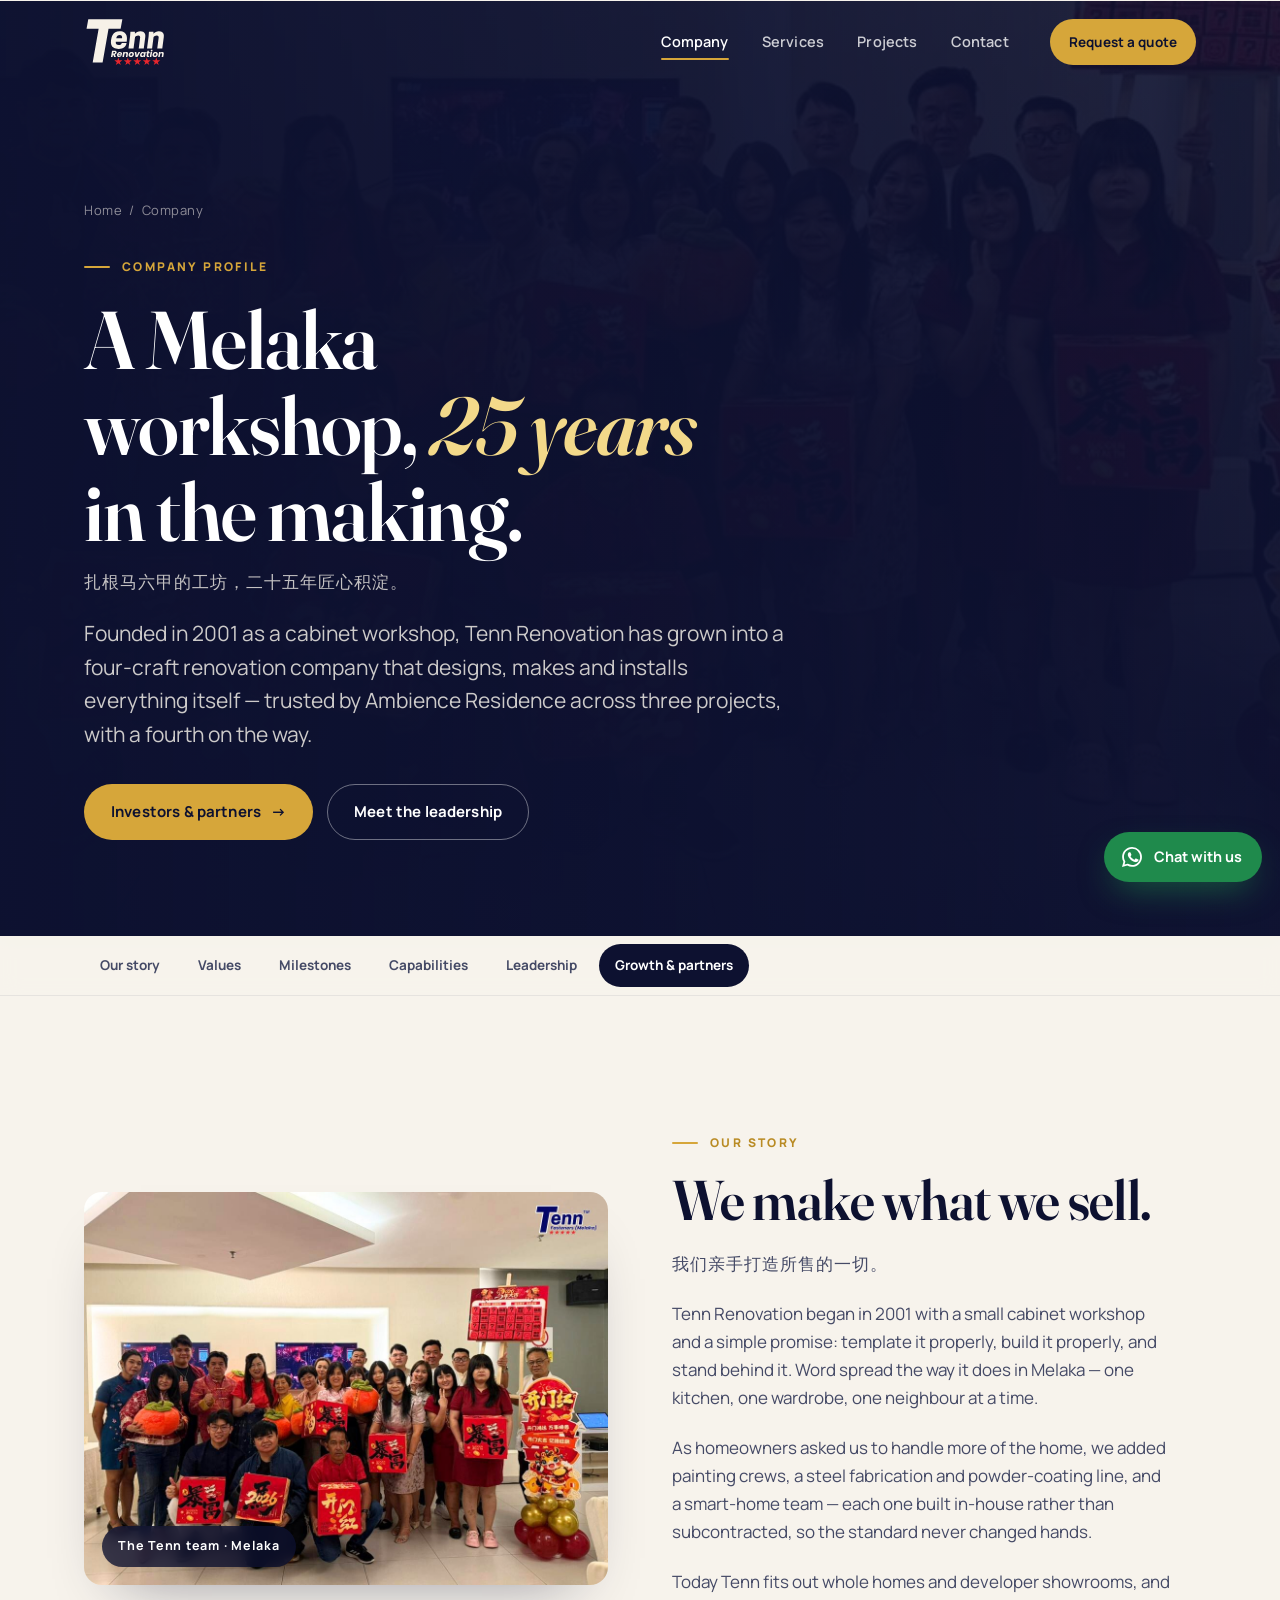
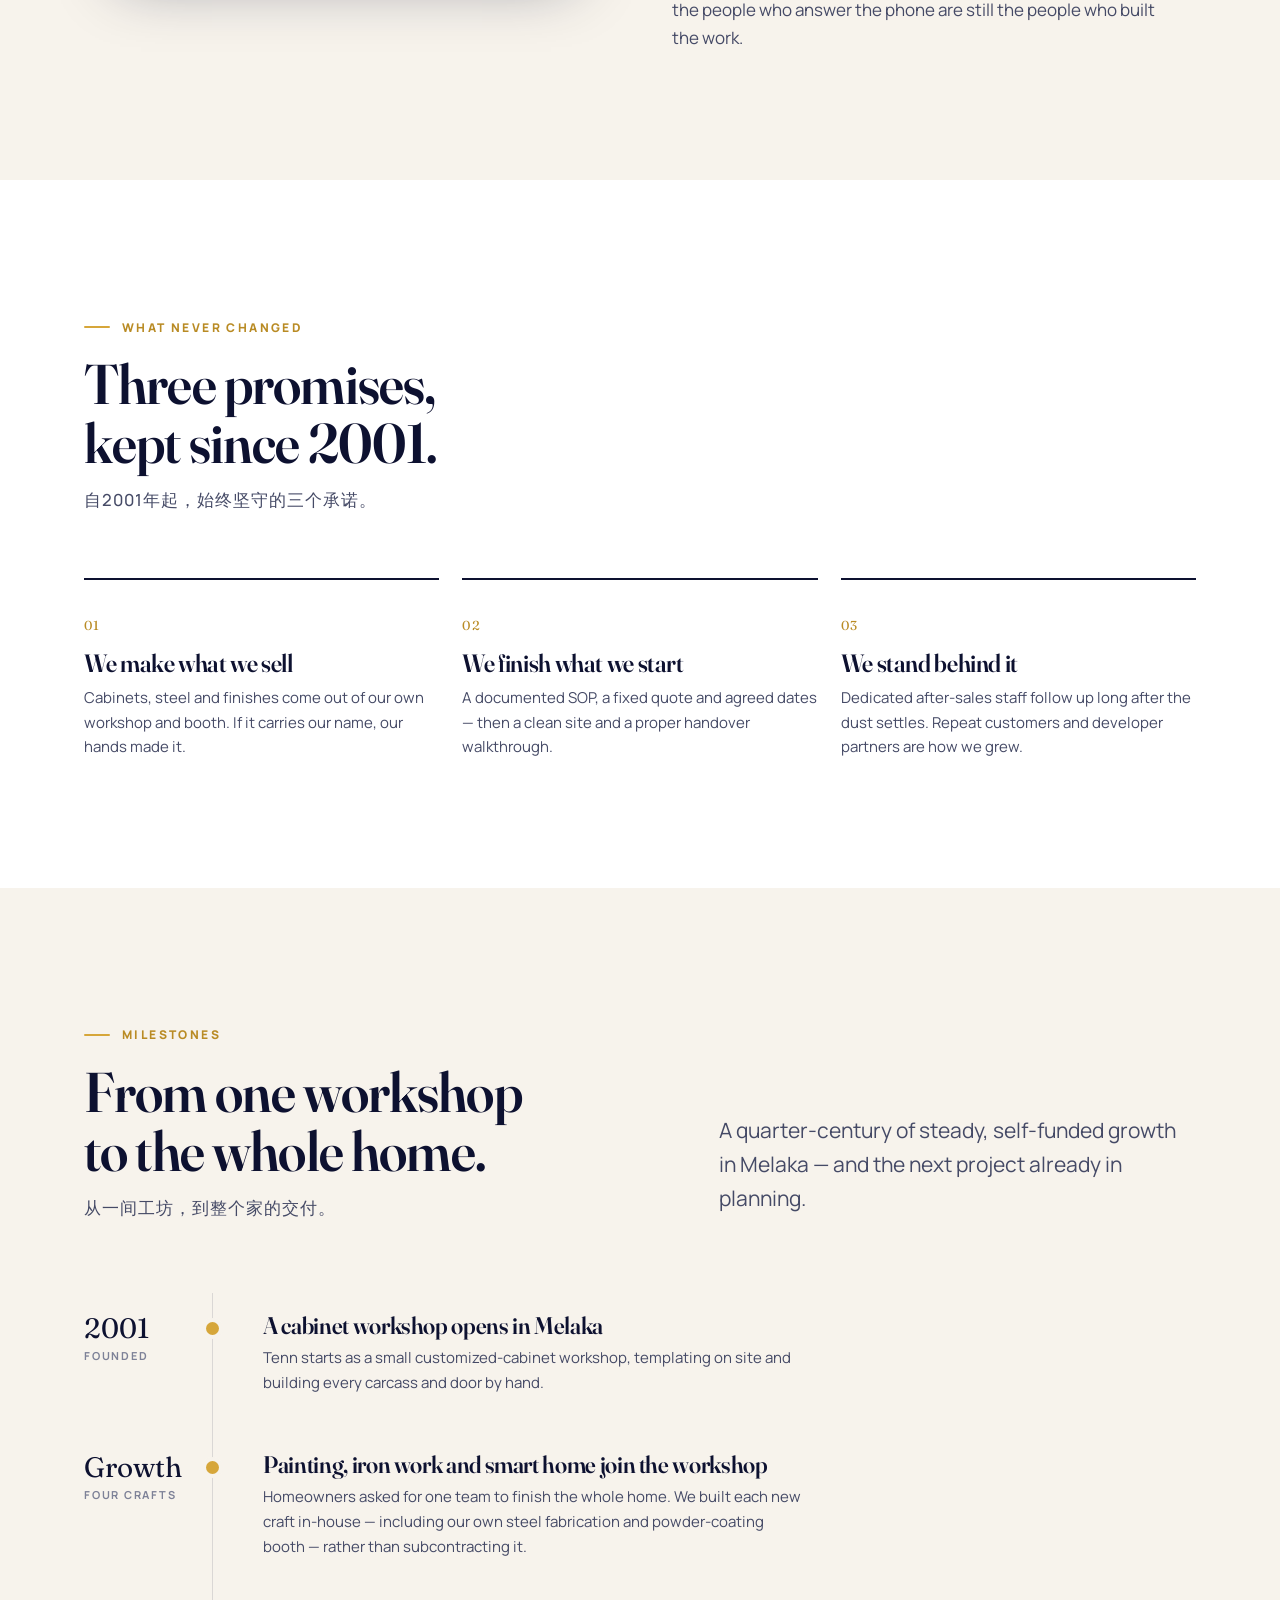
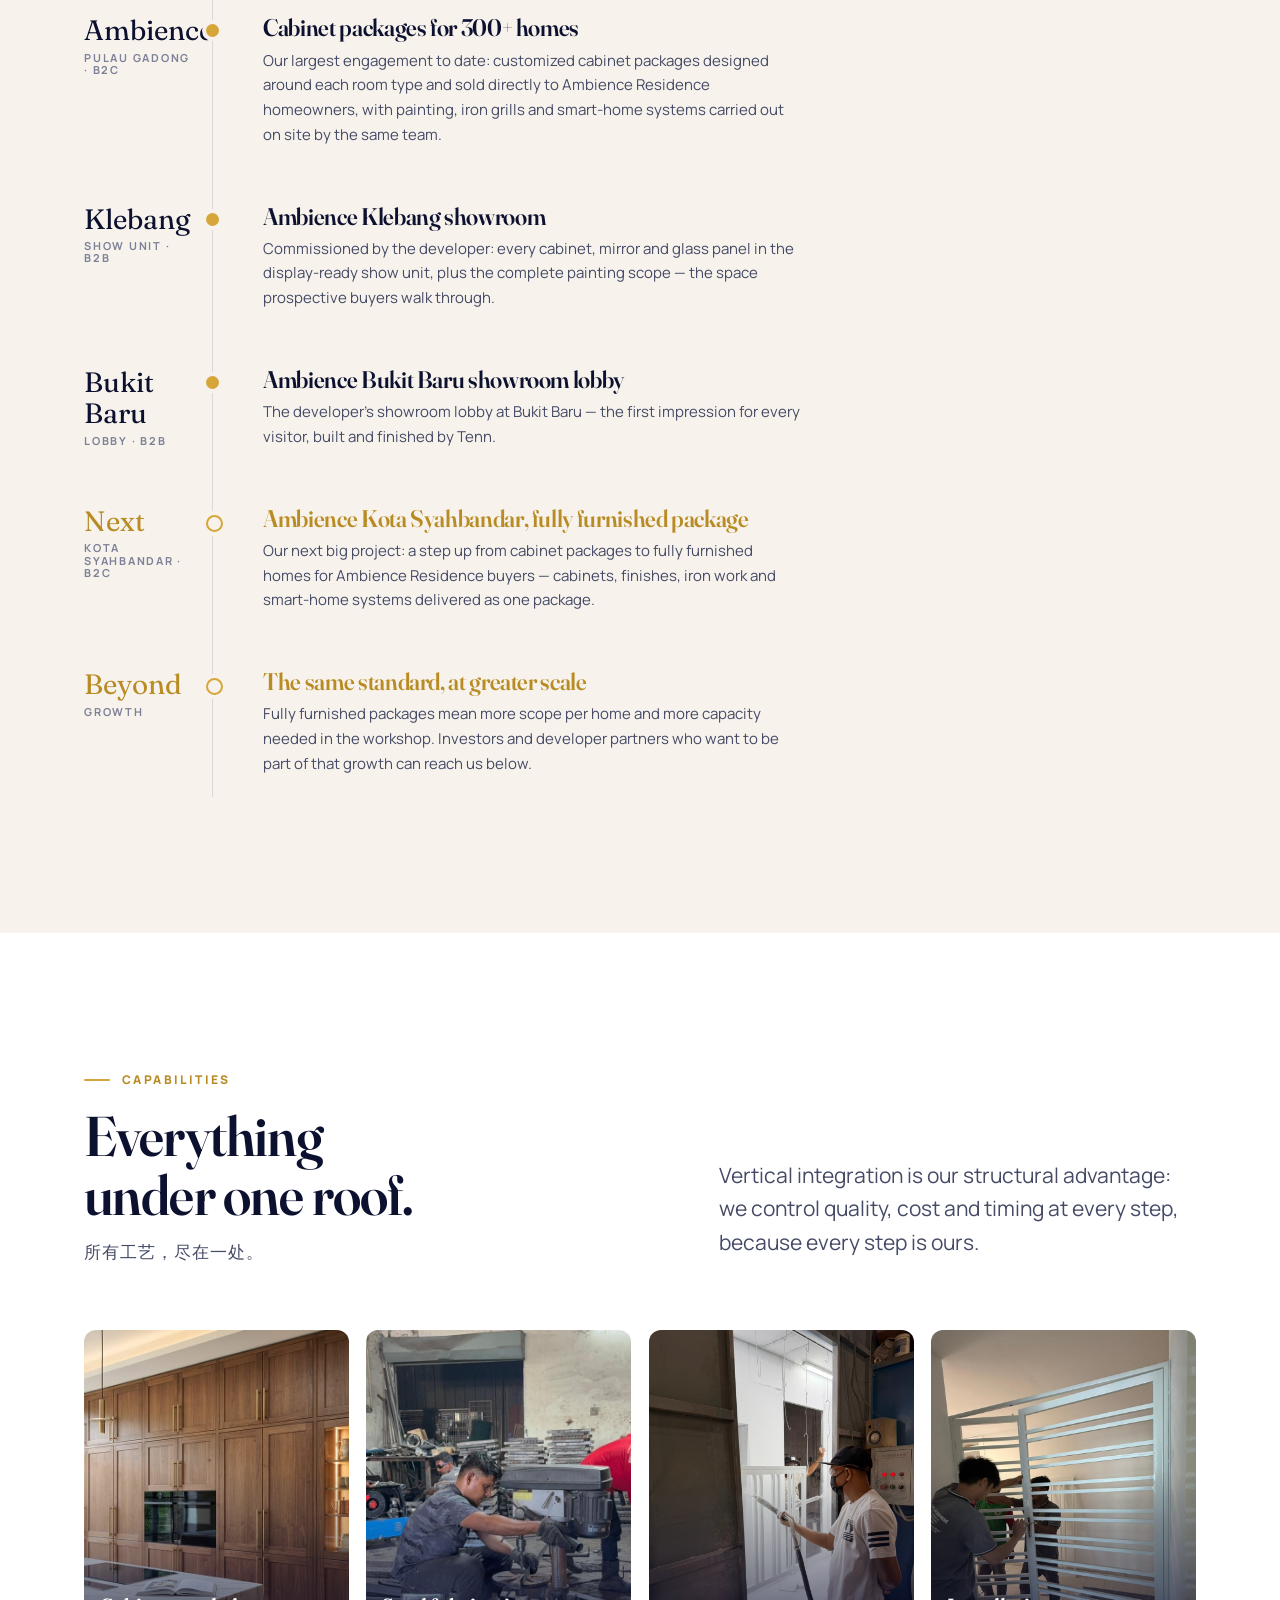
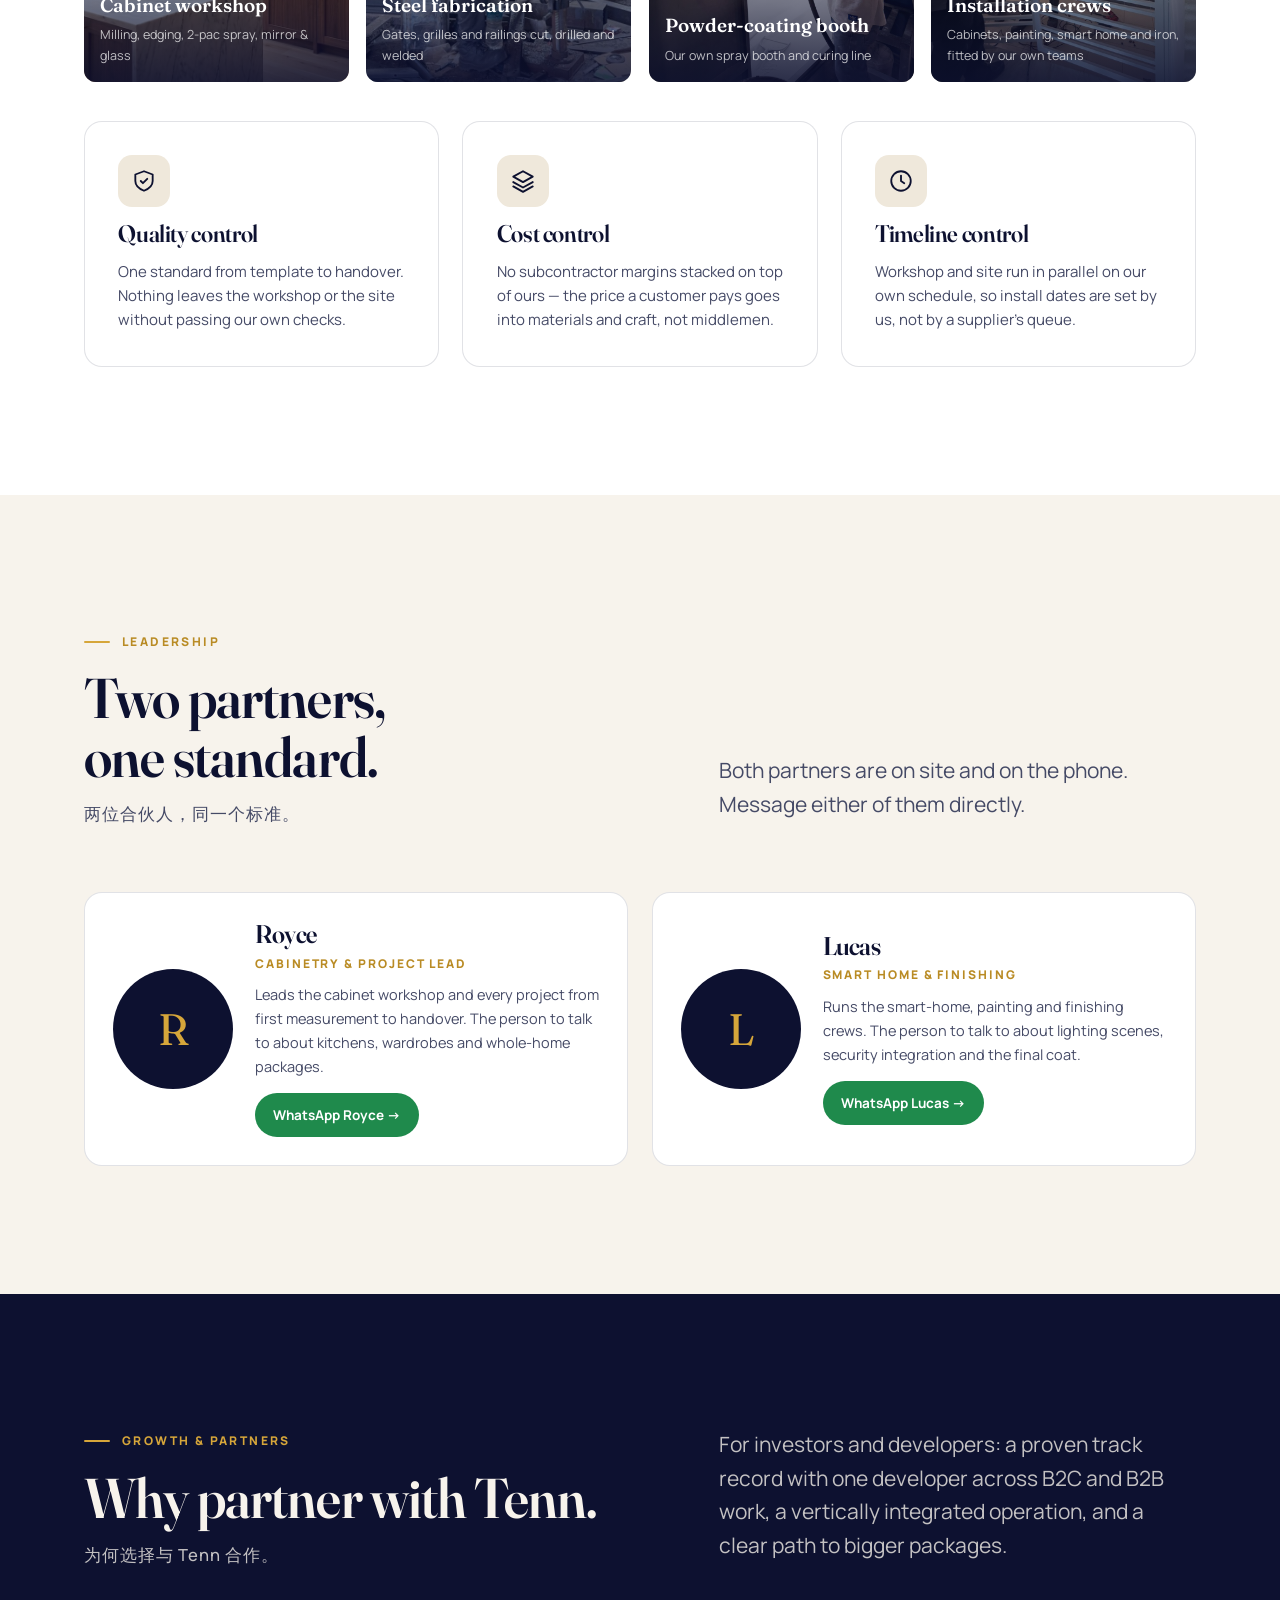
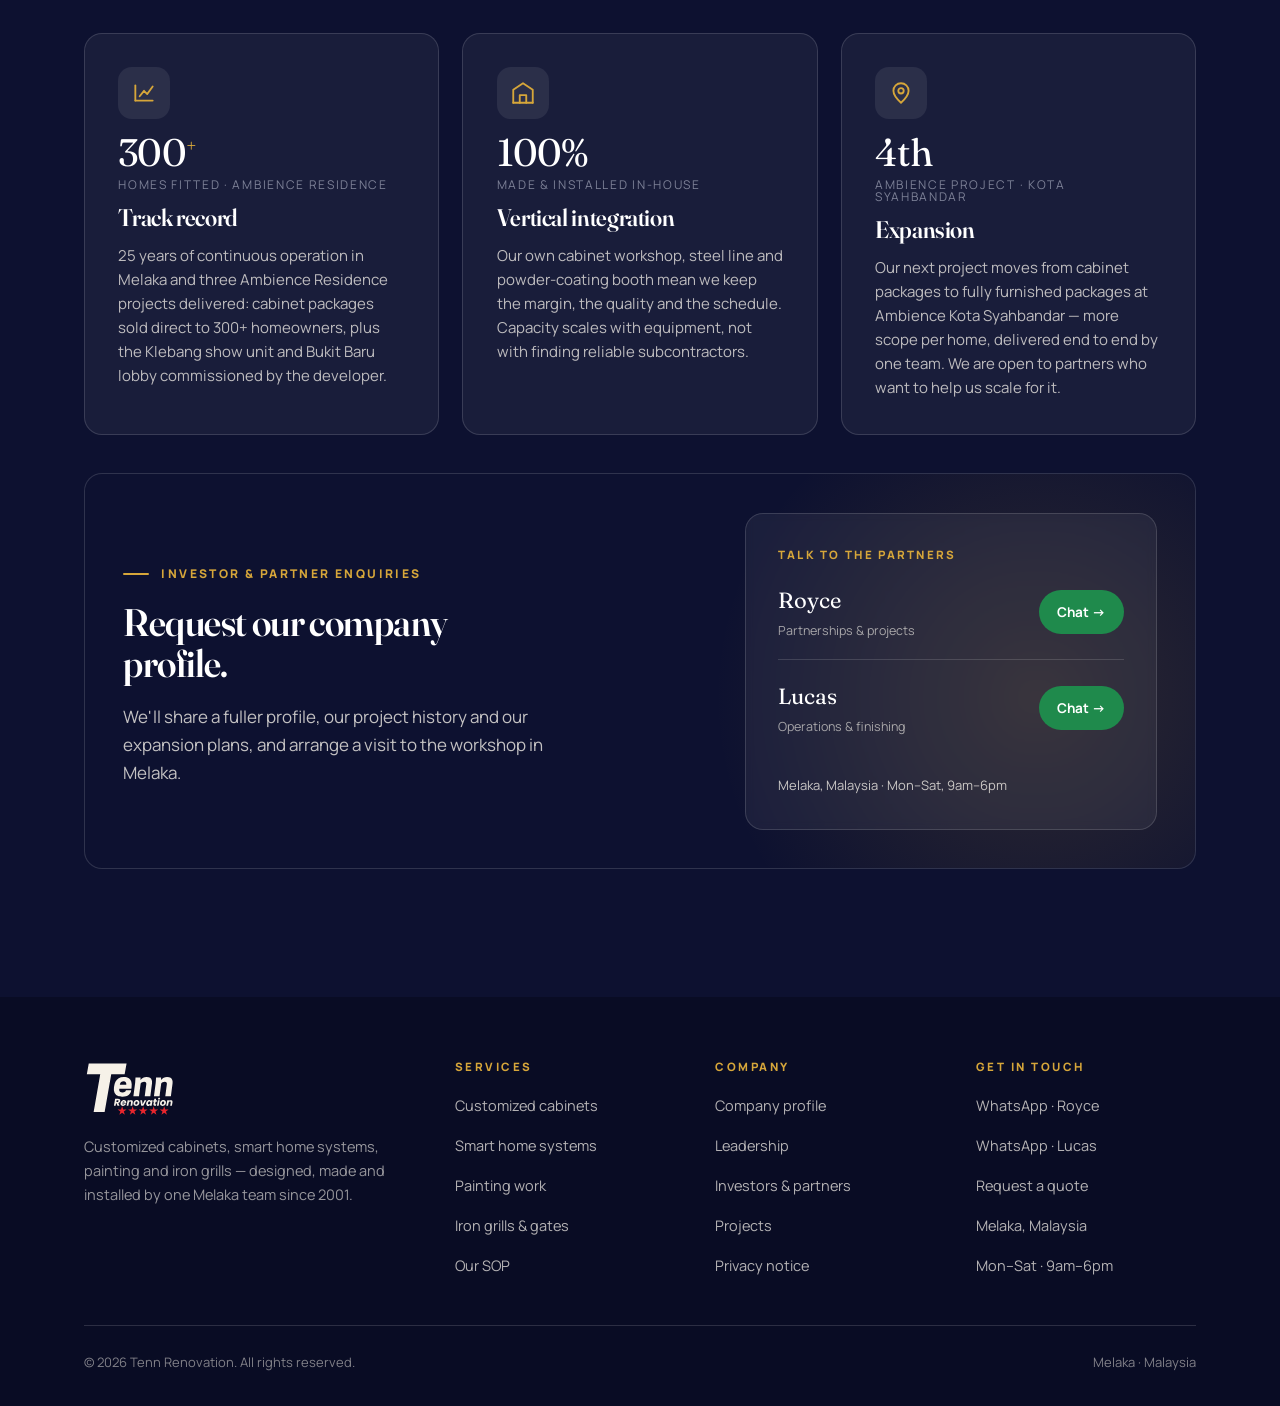
==== commit c7e83351: "Point the site at tennrenovation.com - CNAME file so GitHub Pages serves the custom domain - Canonic" ====
--- a/company.html
+++ b/company.html
@@ -6,28 +6,28 @@
 <title>Company Profile — Tenn Renovation</title>
 <meta name="description" content="Tenn Renovation is a Melaka renovation company founded in 2001: four crafts under one roof, an in-house workshop and powder-coating booth, three Ambience Residence projects delivered, and a fully furnished package next at Kota Syahbandar.">
 <meta name="theme-color" content="#0d1130">
-<link rel="canonical" href="https://lczx122.github.io/tenn-renovation/company.html">
+<link rel="canonical" href="https://tennrenovation.com/company.html">
 <link rel="icon" href="media/favicon.svg" type="image/svg+xml">
 <link rel="apple-touch-icon" href="media/apple-touch-icon.png">
 <meta property="og:type" content="website">
 <meta property="og:site_name" content="Tenn Renovation">
 <meta property="og:title" content="Company Profile — Tenn Renovation">
 <meta property="og:description" content="Tenn Renovation is a Melaka renovation company founded in 2001: four crafts under one roof, an in-house workshop and powder-coating booth, three Ambience Residence projects delivered, and a fully furnished package next at Kota Syahbandar.">
-<meta property="og:url" content="https://lczx122.github.io/tenn-renovation/company.html">
-<meta property="og:image" content="https://lczx122.github.io/tenn-renovation/media/hero-kitchen.jpg">
+<meta property="og:url" content="https://tennrenovation.com/company.html">
+<meta property="og:image" content="https://tennrenovation.com/media/hero-kitchen.jpg">
 <meta property="og:locale" content="en_MY">
 <meta name="twitter:card" content="summary_large_image">
 <link rel="preconnect" href="https://fonts.googleapis.com">
 <link rel="preconnect" href="https://fonts.gstatic.com" crossorigin>
 <link rel="stylesheet" href="https://fonts.googleapis.com/css2?family=Fraunces:ital,opsz,wght@0,9..144,500;0,9..144,600;0,9..144,700;1,9..144,500;1,9..144,600&family=Manrope:wght@400;500;600;700;800&display=swap">
-<link rel="stylesheet" href="styles.css?v=20261008b">
+<link rel="stylesheet" href="styles.css?v=20261008c">
 <script type="application/ld+json">
 {
   "@context": "https://schema.org",
   "@type": "BreadcrumbList",
   "itemListElement": [
-    { "@type": "ListItem", "position": 1, "name": "Home", "item": "https://lczx122.github.io/tenn-renovation/" },
-    { "@type": "ListItem", "position": 2, "name": "Company", "item": "https://lczx122.github.io/tenn-renovation/company.html" }
+    { "@type": "ListItem", "position": 1, "name": "Home", "item": "https://tennrenovation.com/" },
+    { "@type": "ListItem", "position": 2, "name": "Company", "item": "https://tennrenovation.com/company.html" }
   ]
 }
 </script>
@@ -271,6 +271,6 @@
   <span>Chat with us</span>
 </a>
 
-<script src="site.js?v=20261008b"></script>
+<script src="site.js?v=20261008c"></script>
 </body>
 </html>
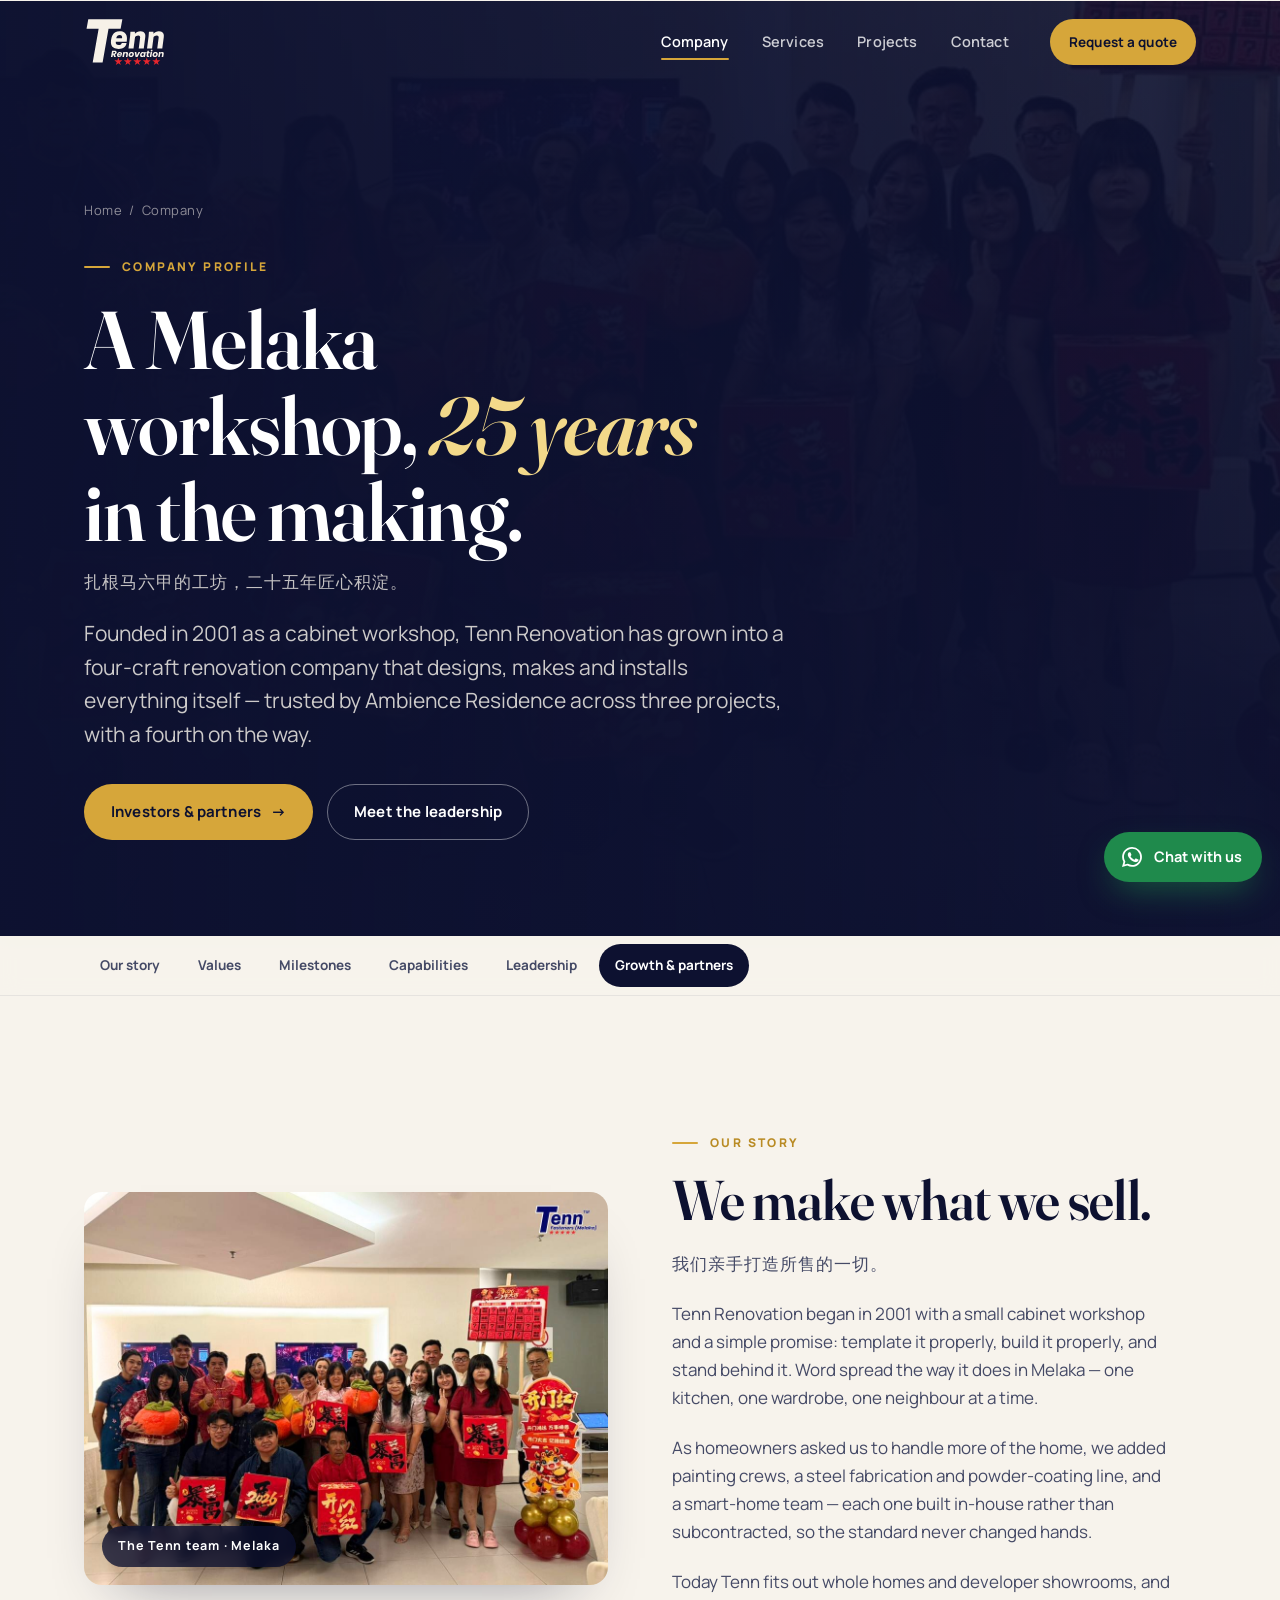
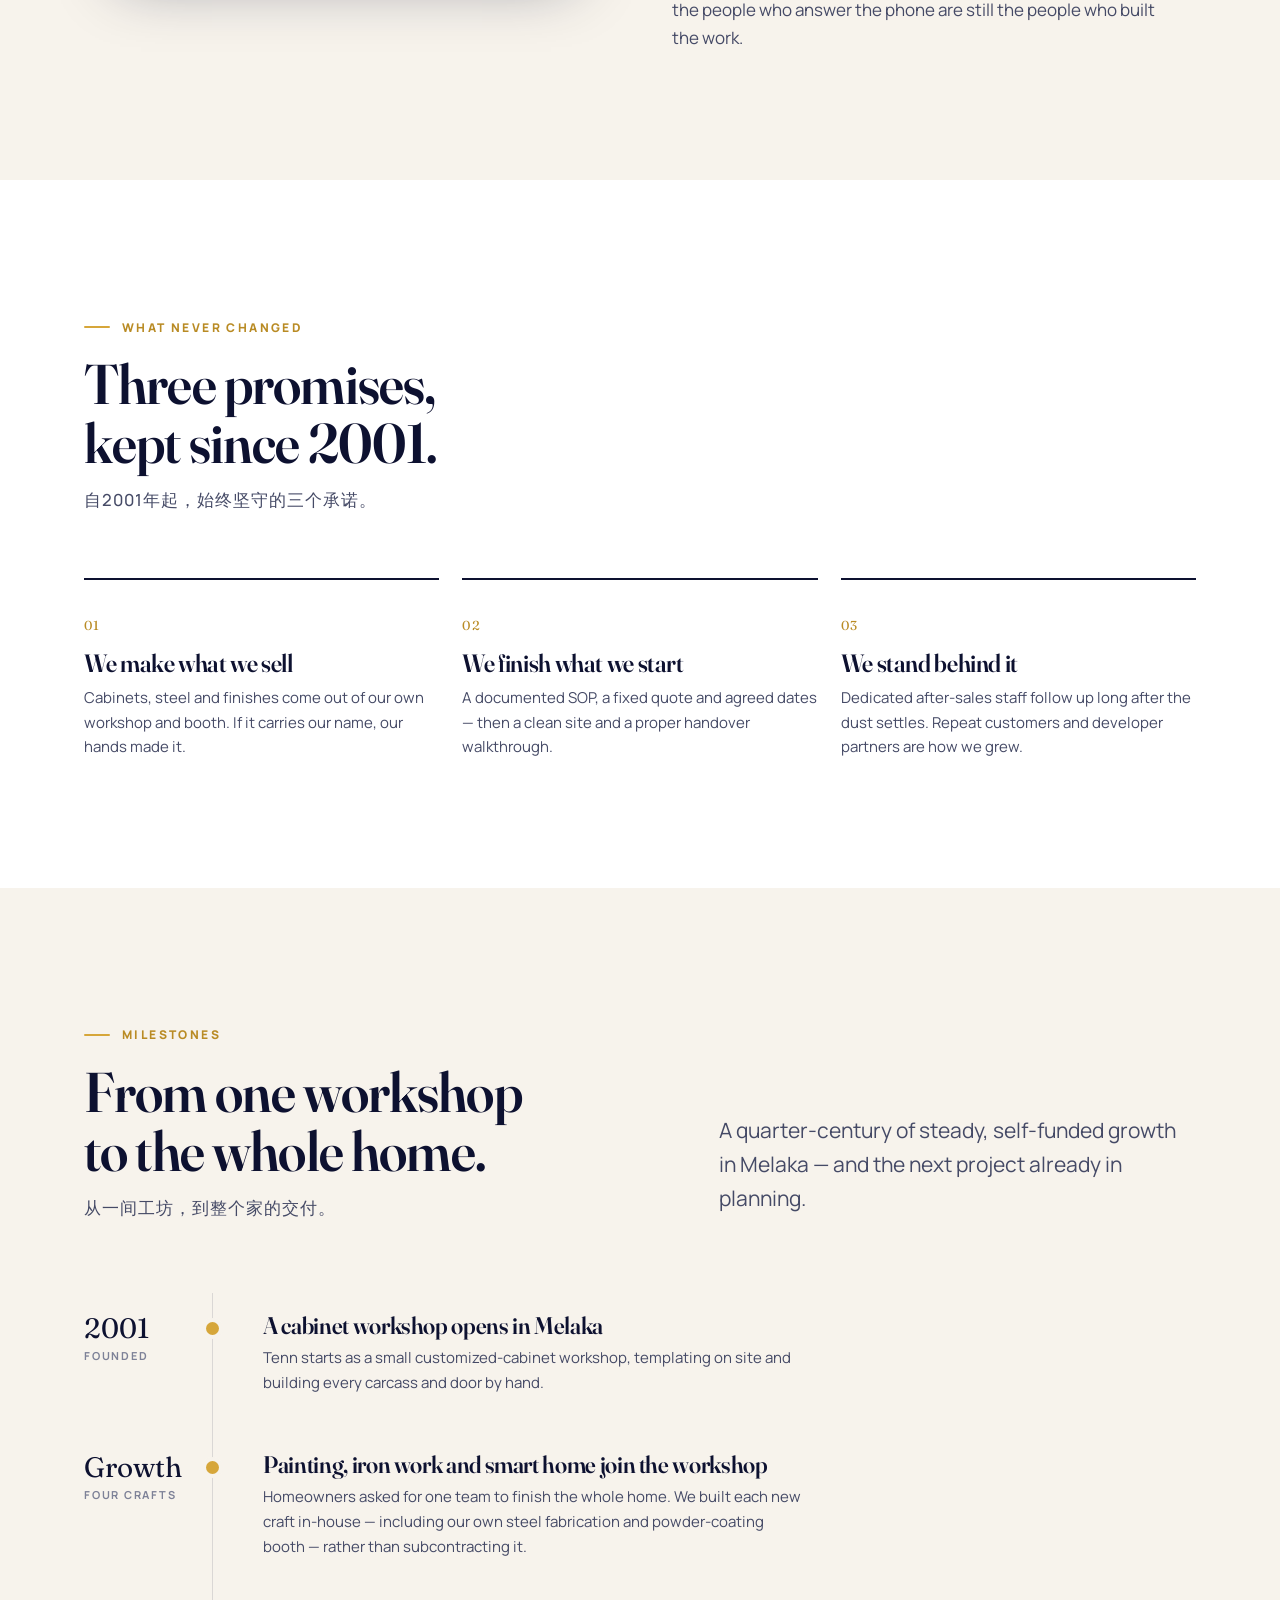
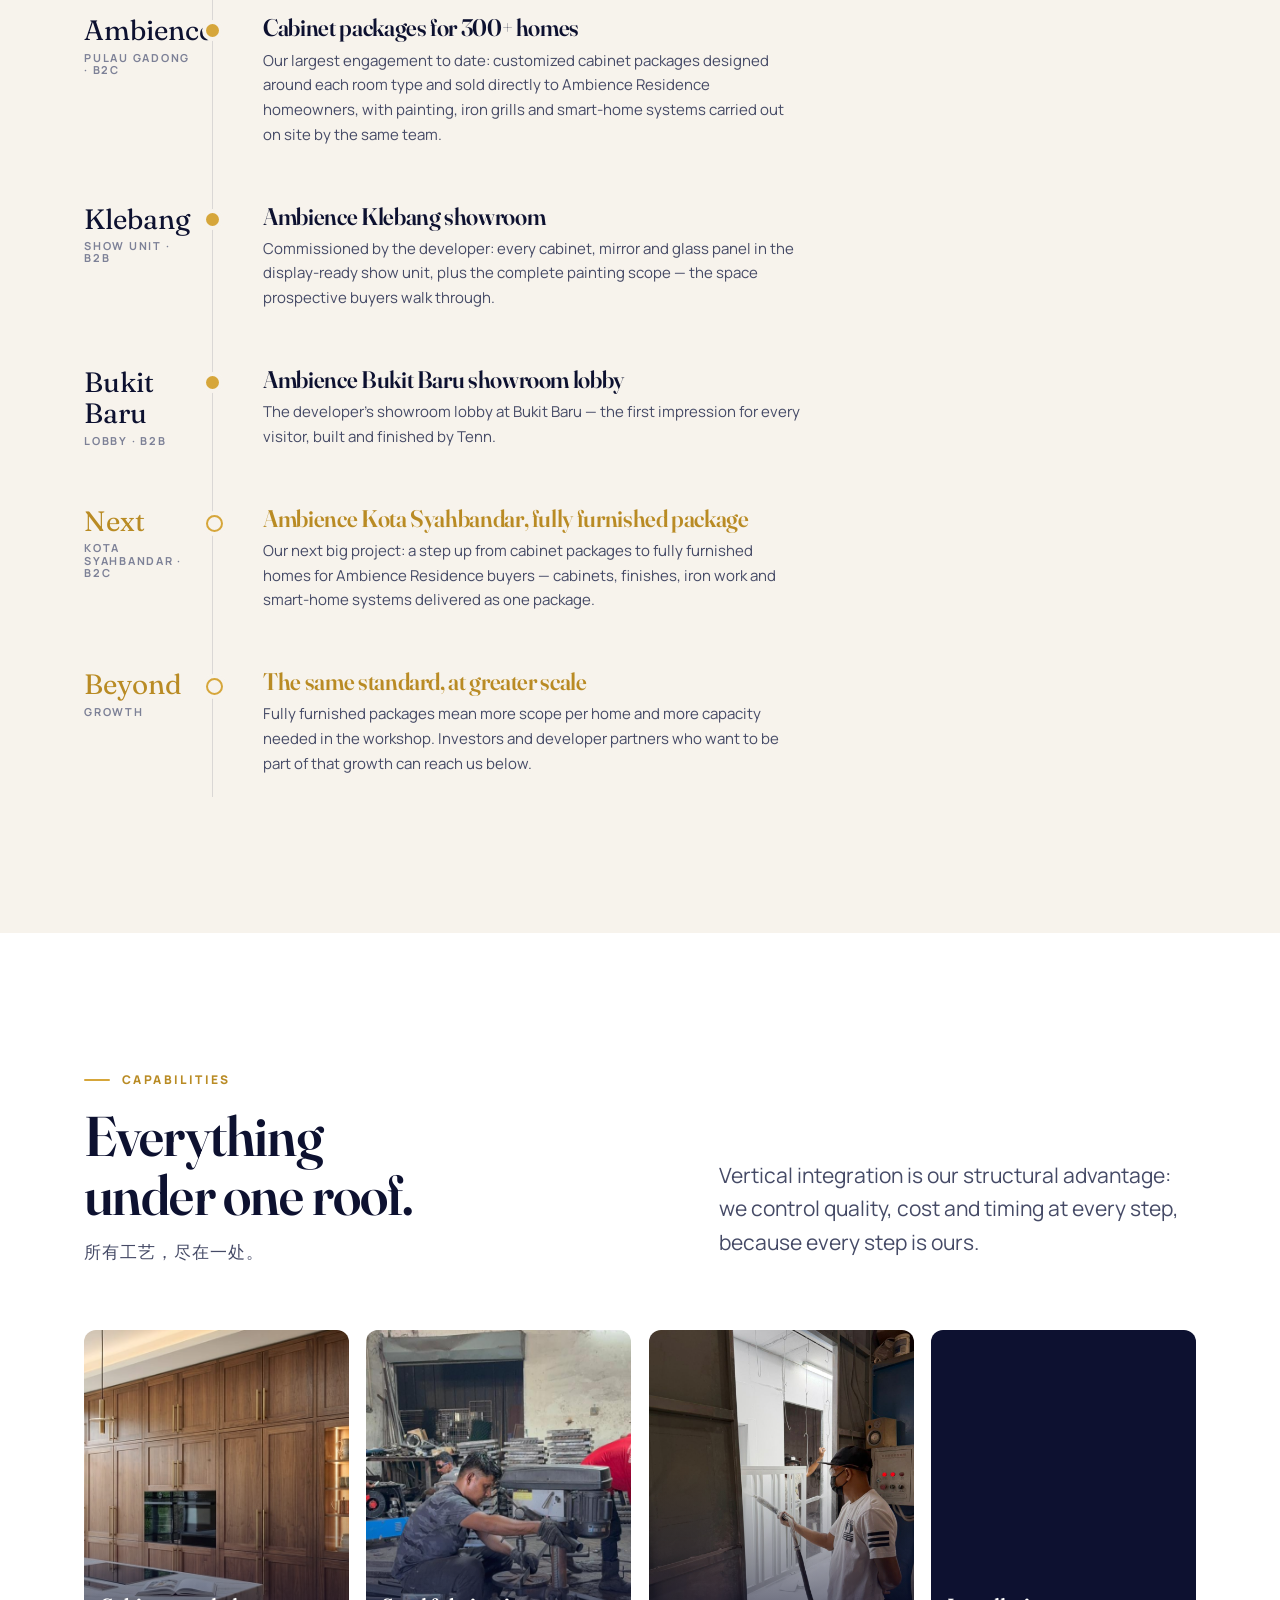
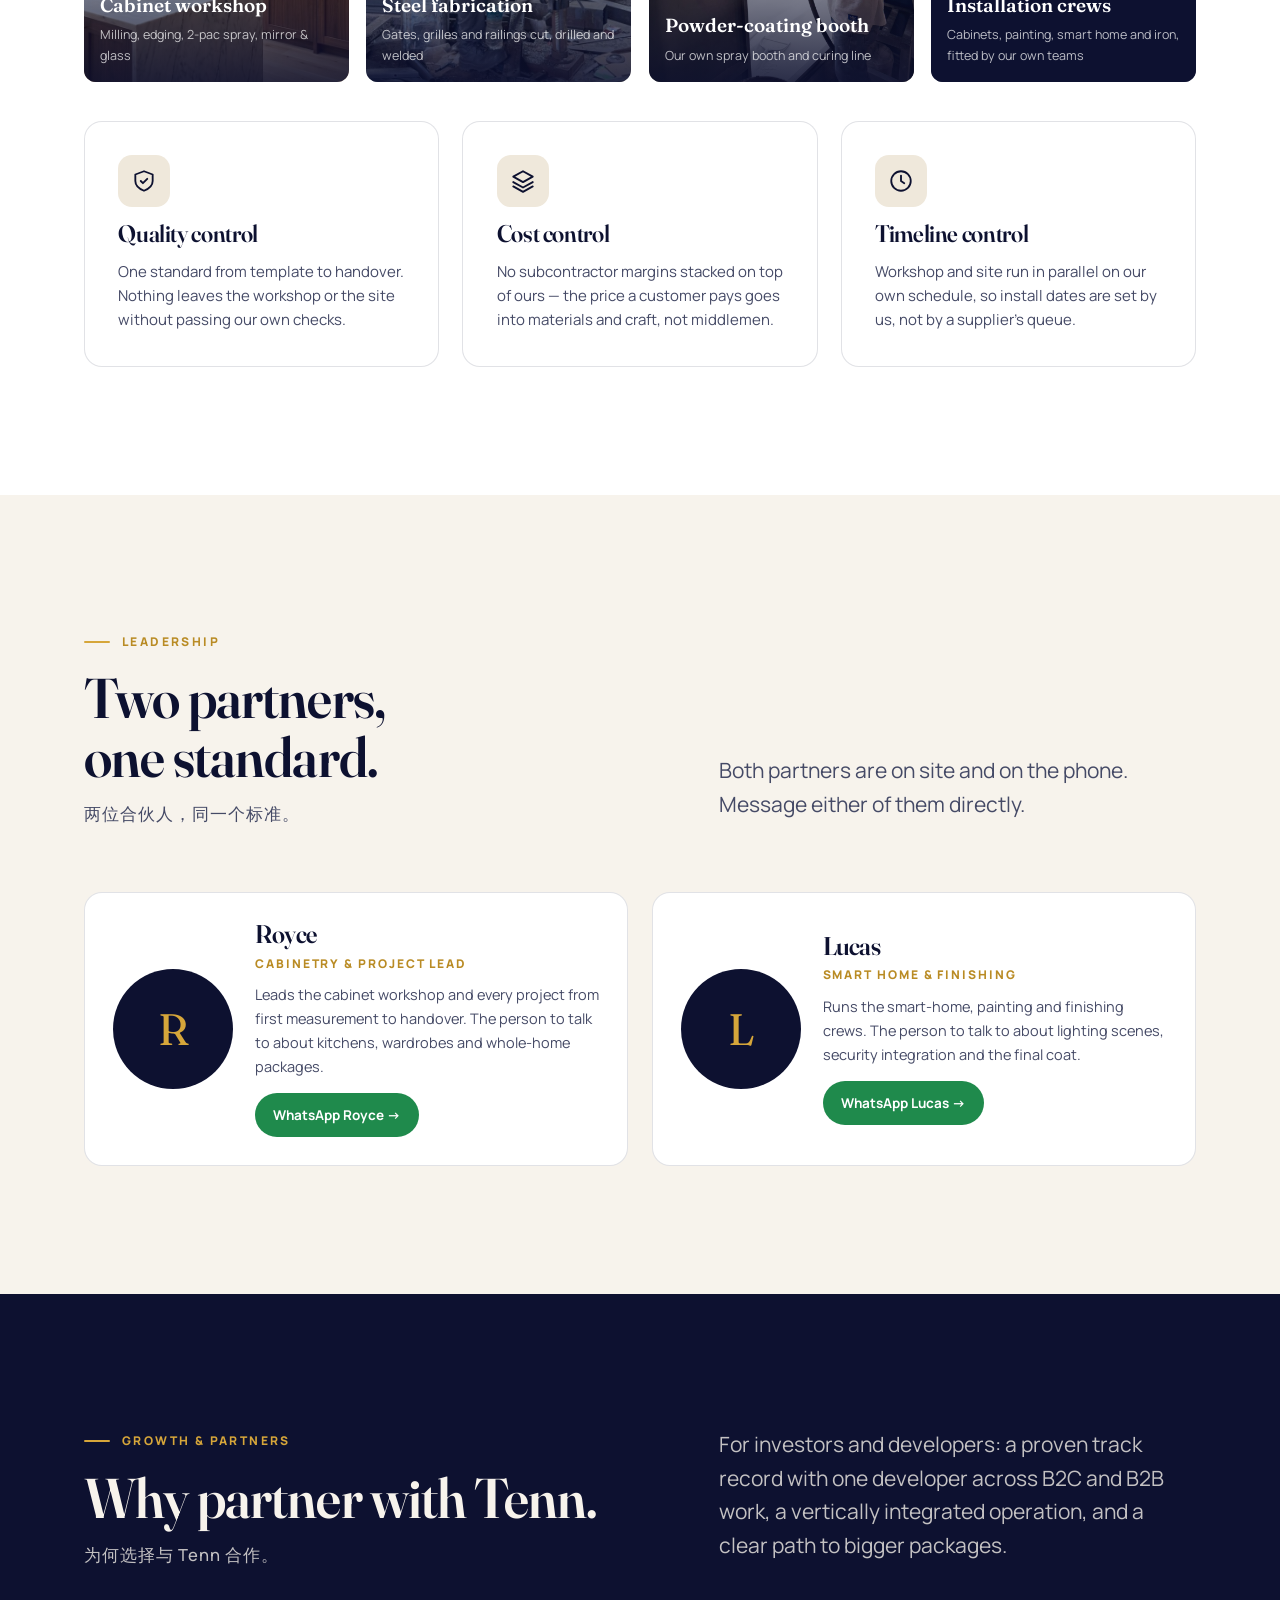
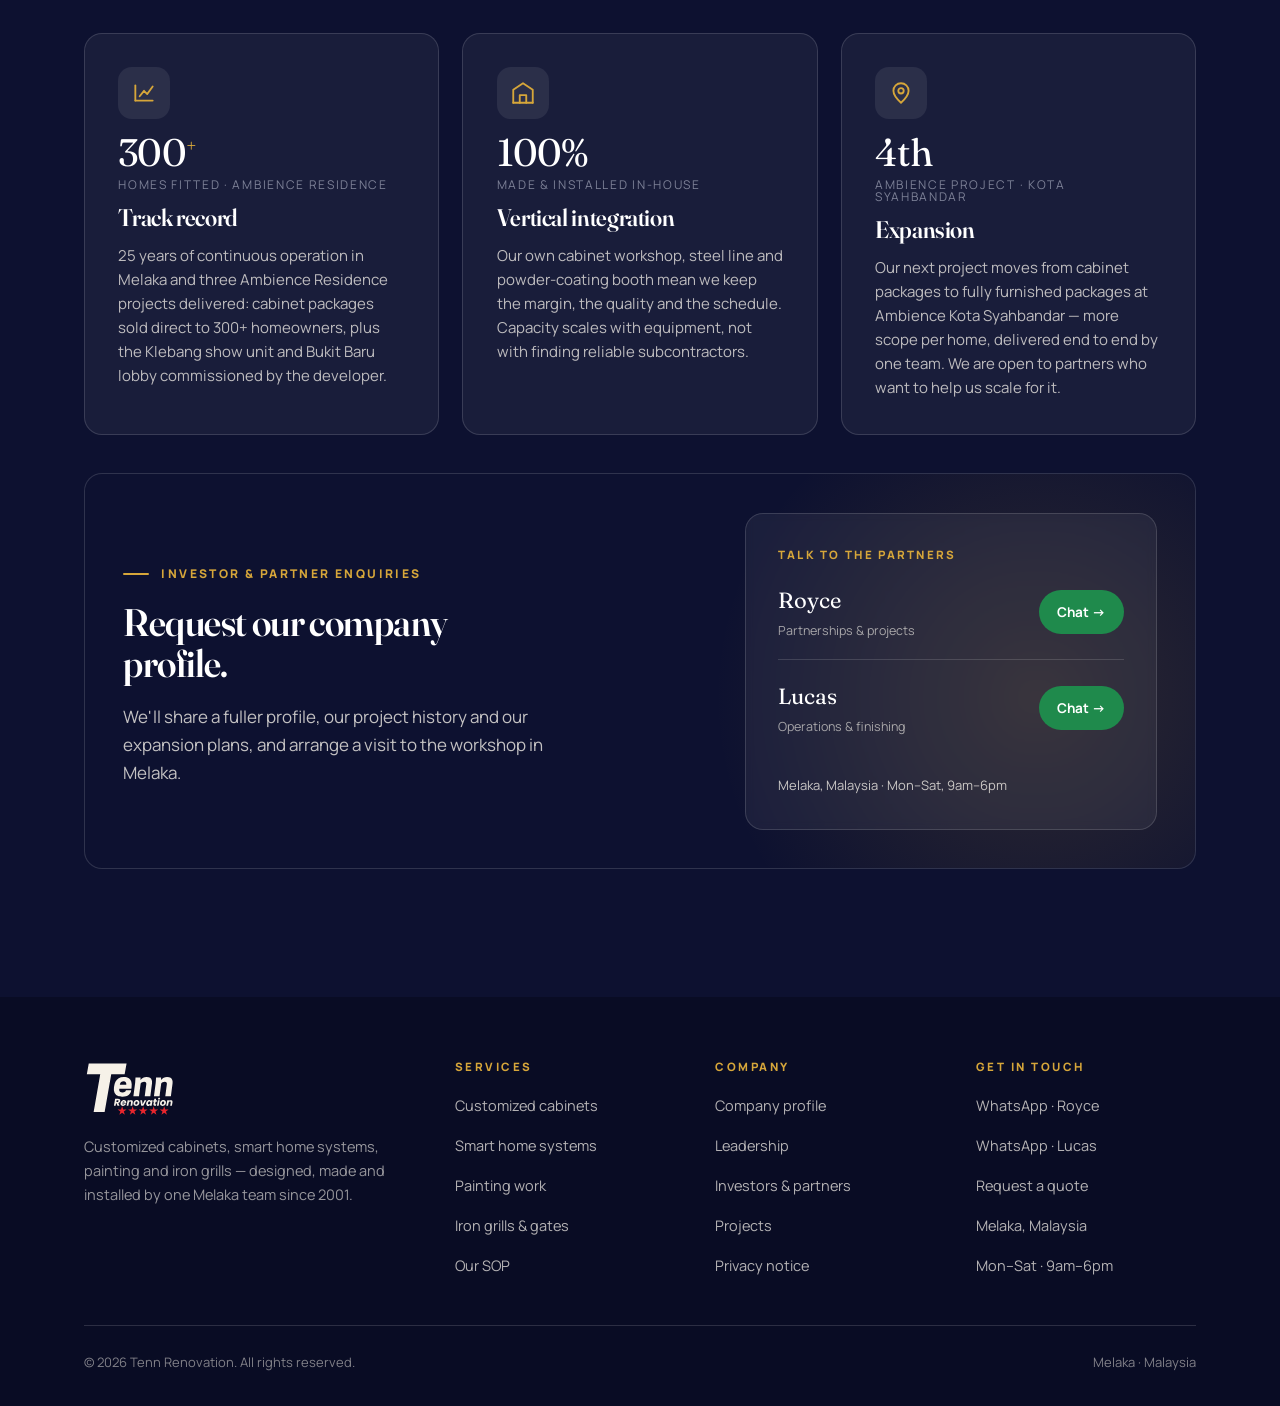
==== commit 38bdcd7a: "Update home hero copy and button labels Co-Authored-By: Claude Fable 5.1 <noreply@anthropic.com> Cla" ====
--- a/company.html
+++ b/company.html
@@ -20,7 +20,7 @@
 <link rel="preconnect" href="https://fonts.googleapis.com">
 <link rel="preconnect" href="https://fonts.gstatic.com" crossorigin>
 <link rel="stylesheet" href="https://fonts.googleapis.com/css2?family=Fraunces:ital,opsz,wght@0,9..144,500;0,9..144,600;0,9..144,700;1,9..144,500;1,9..144,600&family=Manrope:wght@400;500;600;700;800&display=swap">
-<link rel="stylesheet" href="styles.css?v=20261008c">
+<link rel="stylesheet" href="styles.css?v=20261013a">
 <script type="application/ld+json">
 {
   "@context": "https://schema.org",
@@ -271,6 +271,6 @@
   <span>Chat with us</span>
 </a>
 
-<script src="site.js?v=20261008c"></script>
+<script src="site.js?v=20261013a"></script>
 </body>
 </html>
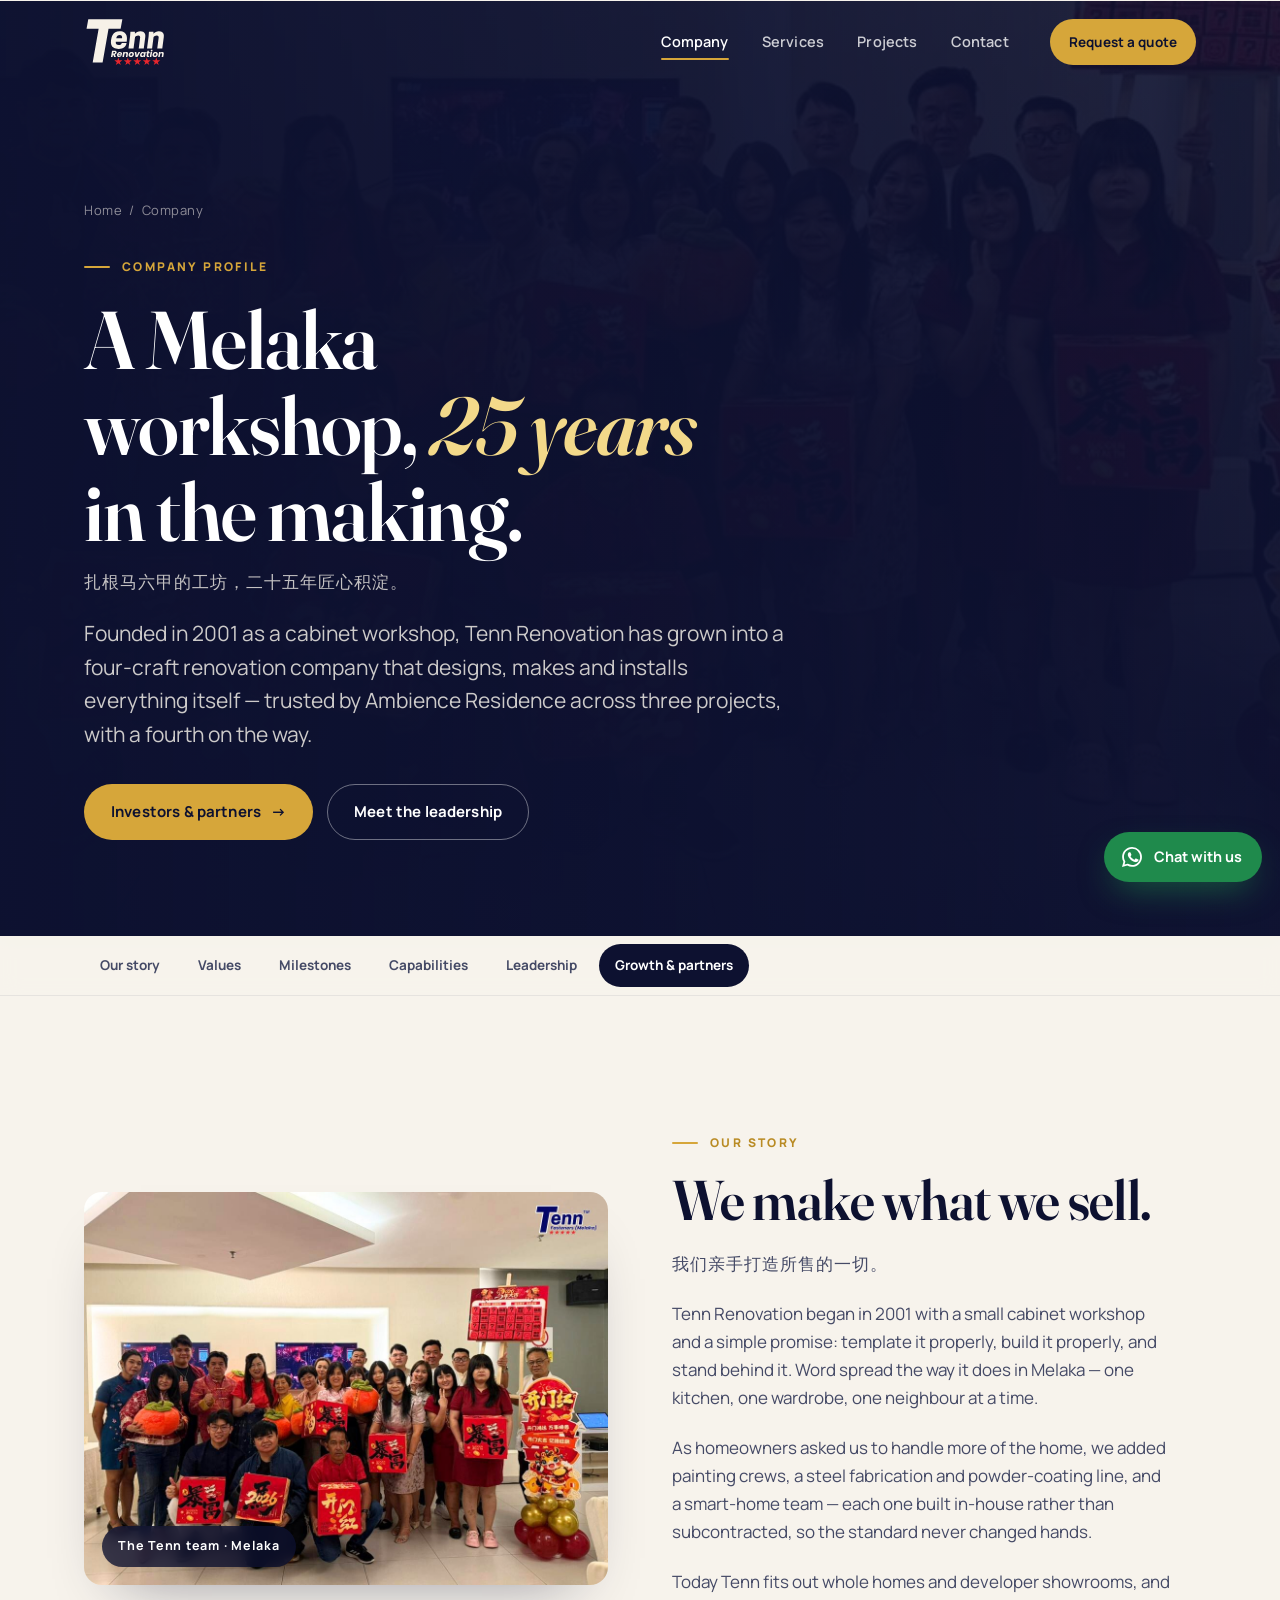
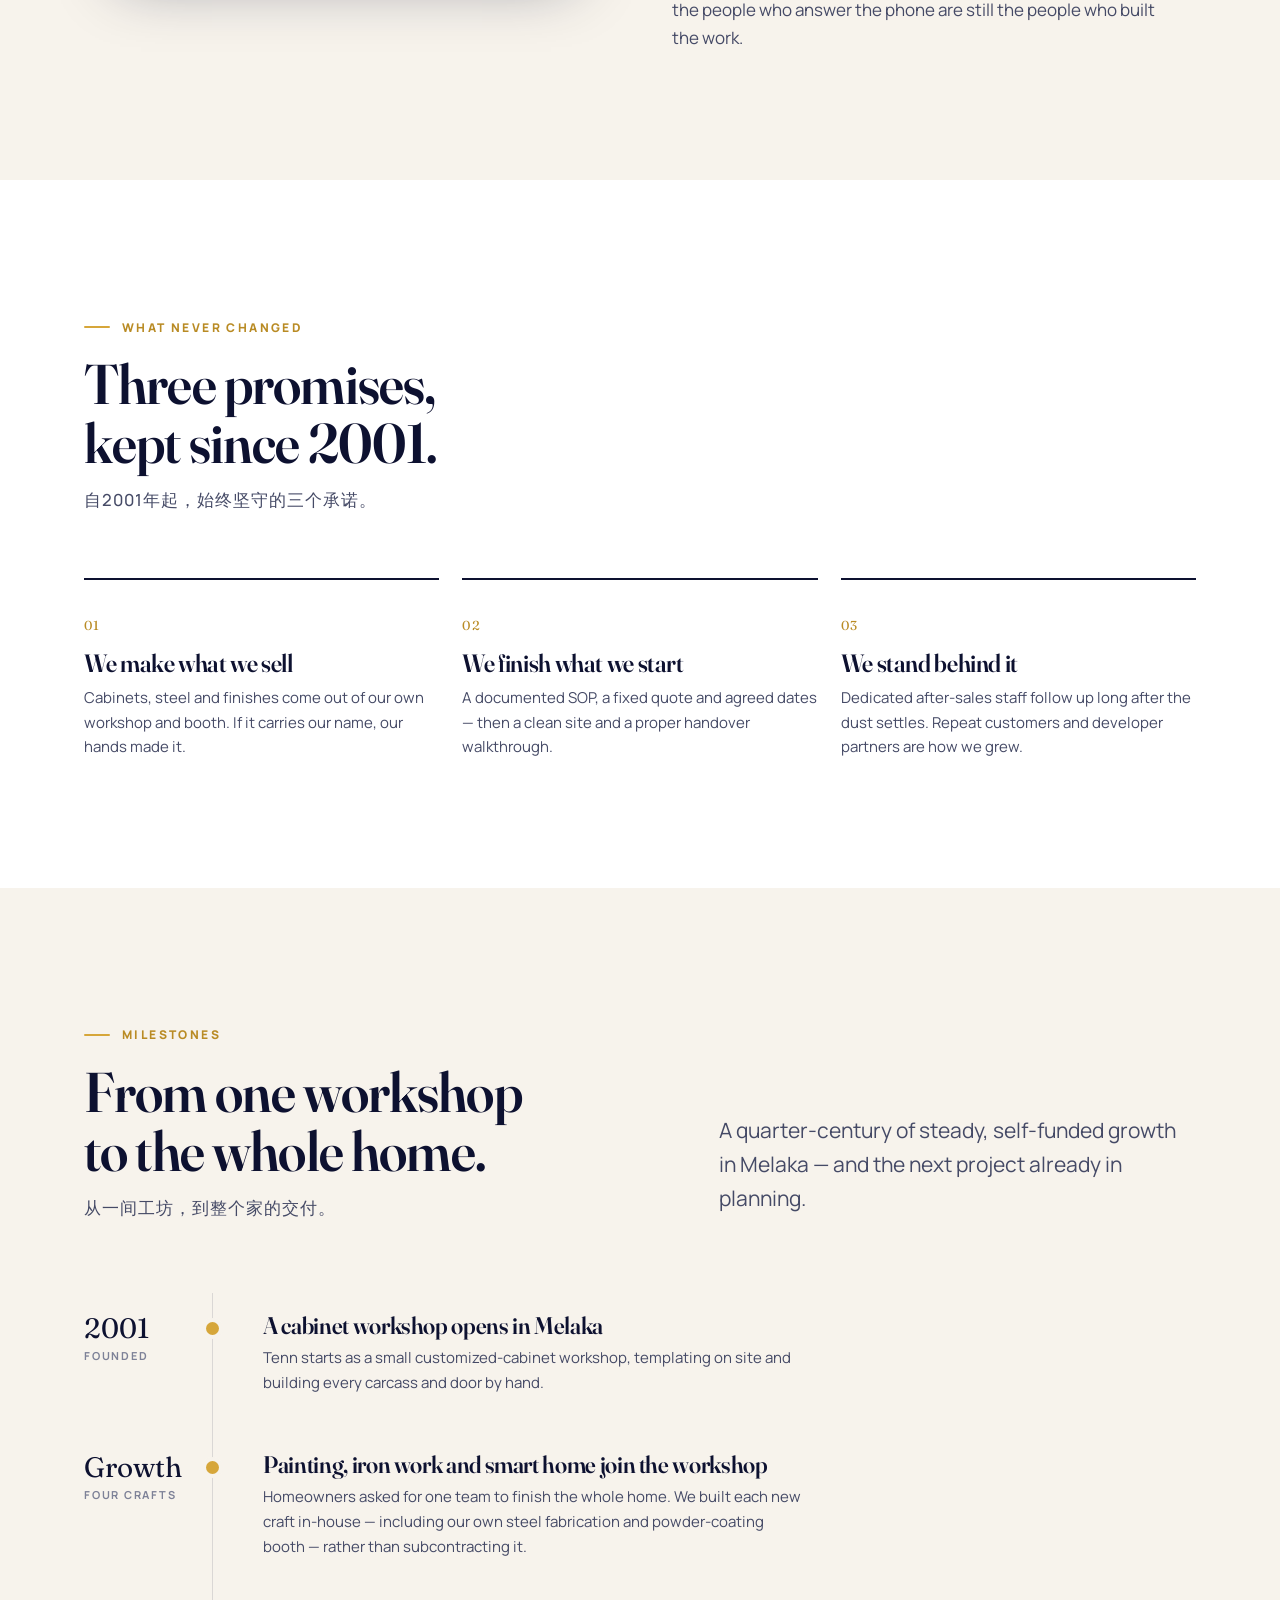
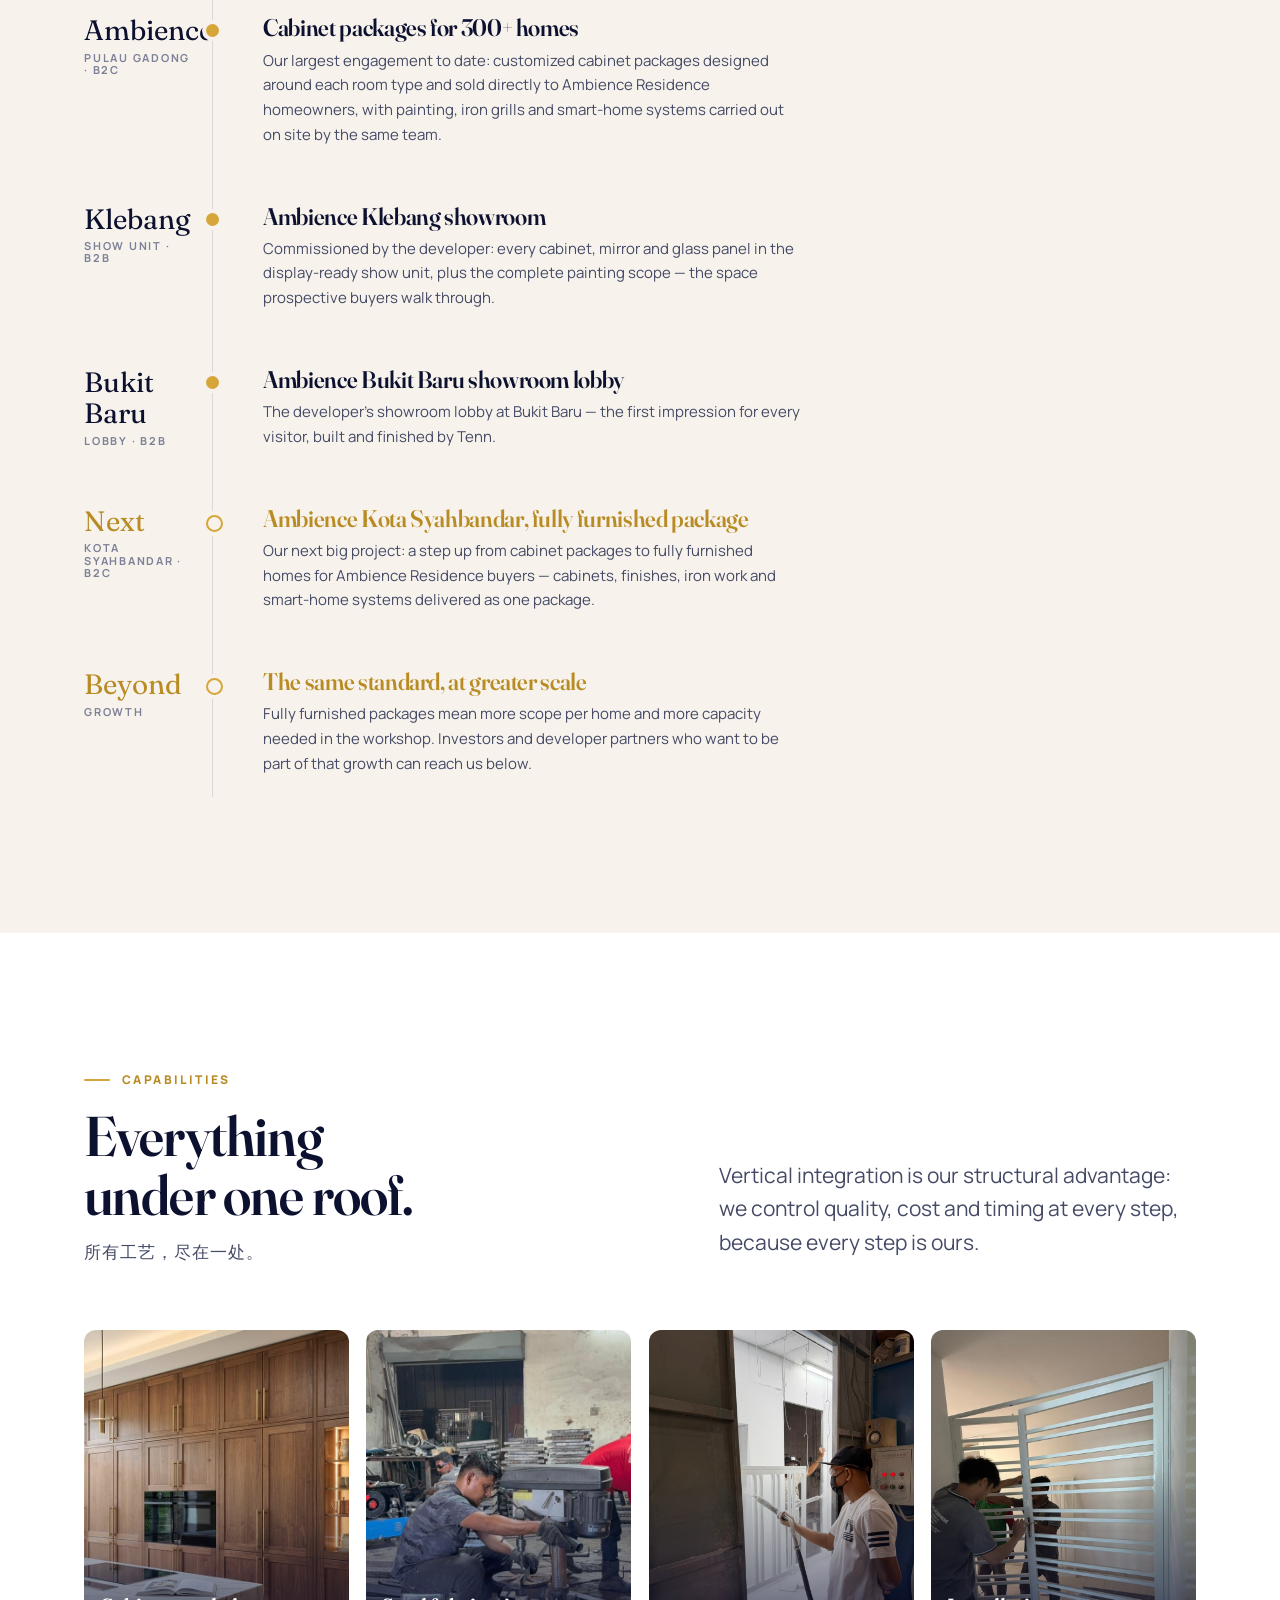
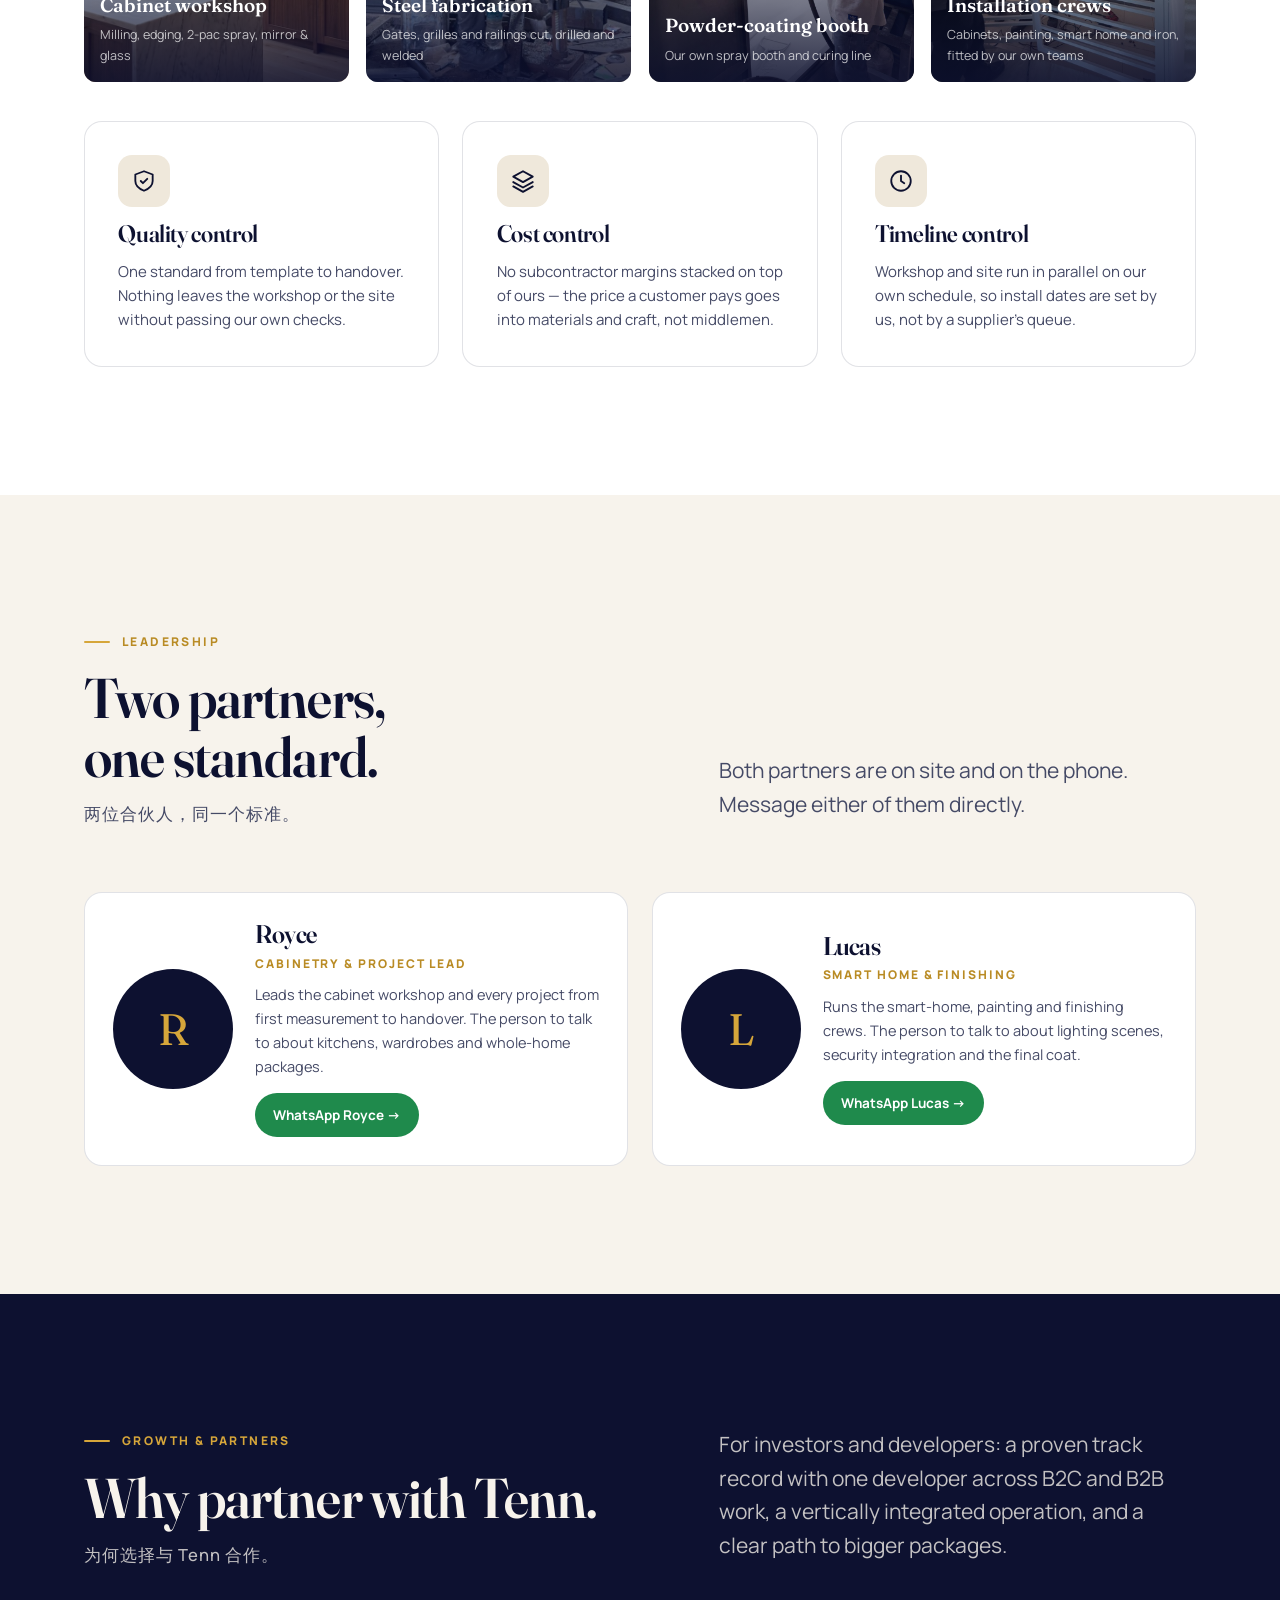
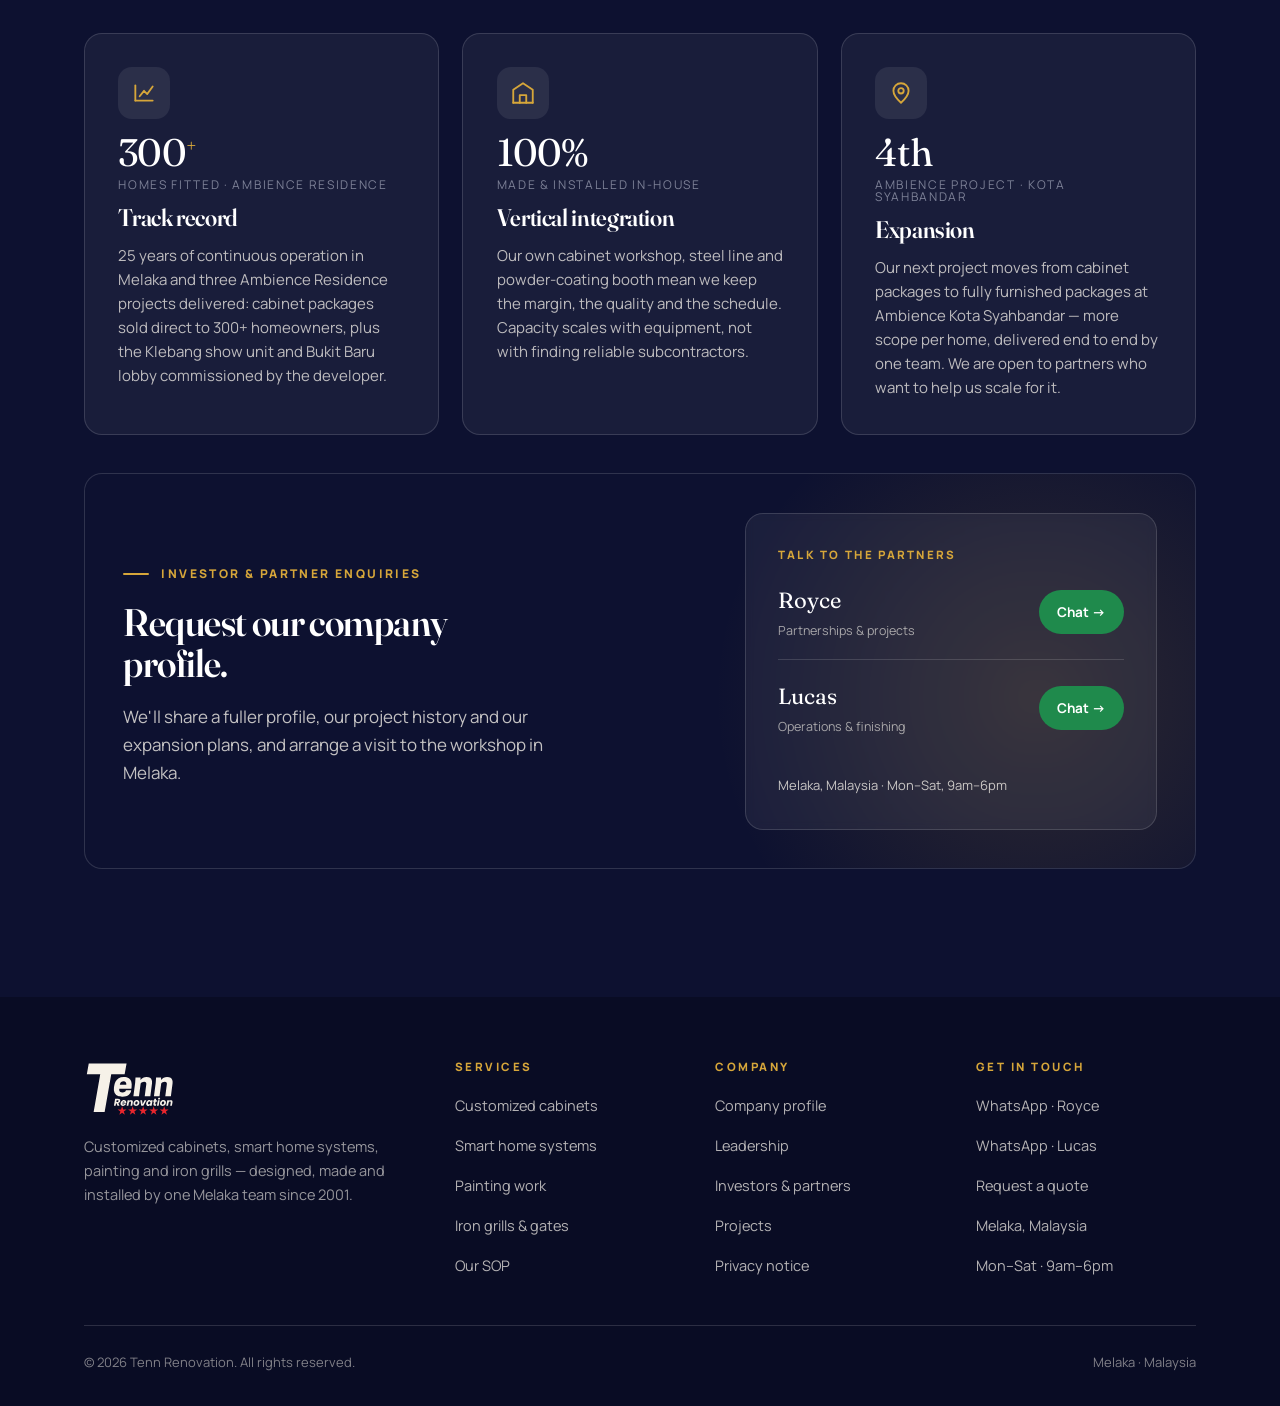
==== commit 954ce74c: "Rewrite the home "Who we are" section and link it as Read Our Story Co-Authored-By: Claude Fable 5.1" ====
--- a/company.html
+++ b/company.html
@@ -20,7 +20,7 @@
 <link rel="preconnect" href="https://fonts.googleapis.com">
 <link rel="preconnect" href="https://fonts.gstatic.com" crossorigin>
 <link rel="stylesheet" href="https://fonts.googleapis.com/css2?family=Fraunces:ital,opsz,wght@0,9..144,500;0,9..144,600;0,9..144,700;1,9..144,500;1,9..144,600&family=Manrope:wght@400;500;600;700;800&display=swap">
-<link rel="stylesheet" href="styles.css?v=20261013a">
+<link rel="stylesheet" href="styles.css?v=20261013b">
 <script type="application/ld+json">
 {
   "@context": "https://schema.org",
@@ -271,6 +271,6 @@
   <span>Chat with us</span>
 </a>
 
-<script src="site.js?v=20261013a"></script>
+<script src="site.js?v=20261013b"></script>
 </body>
 </html>
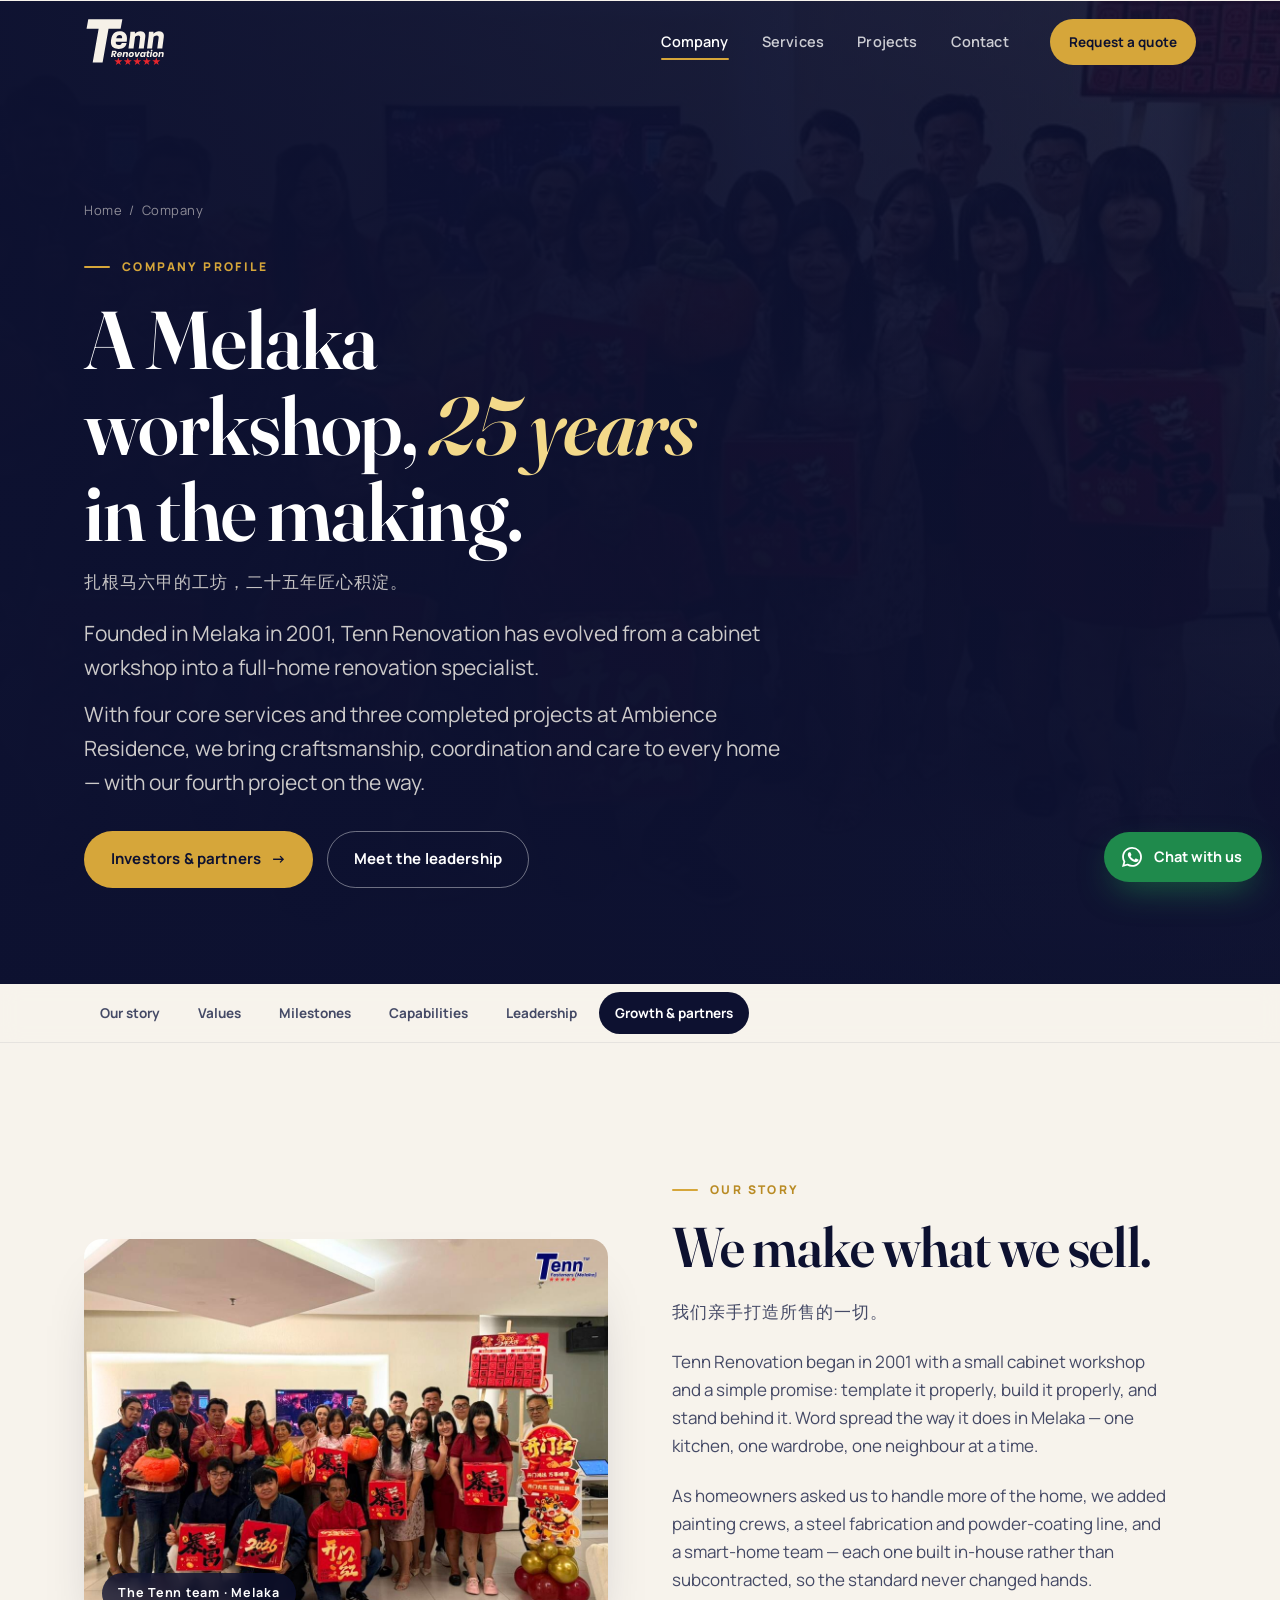
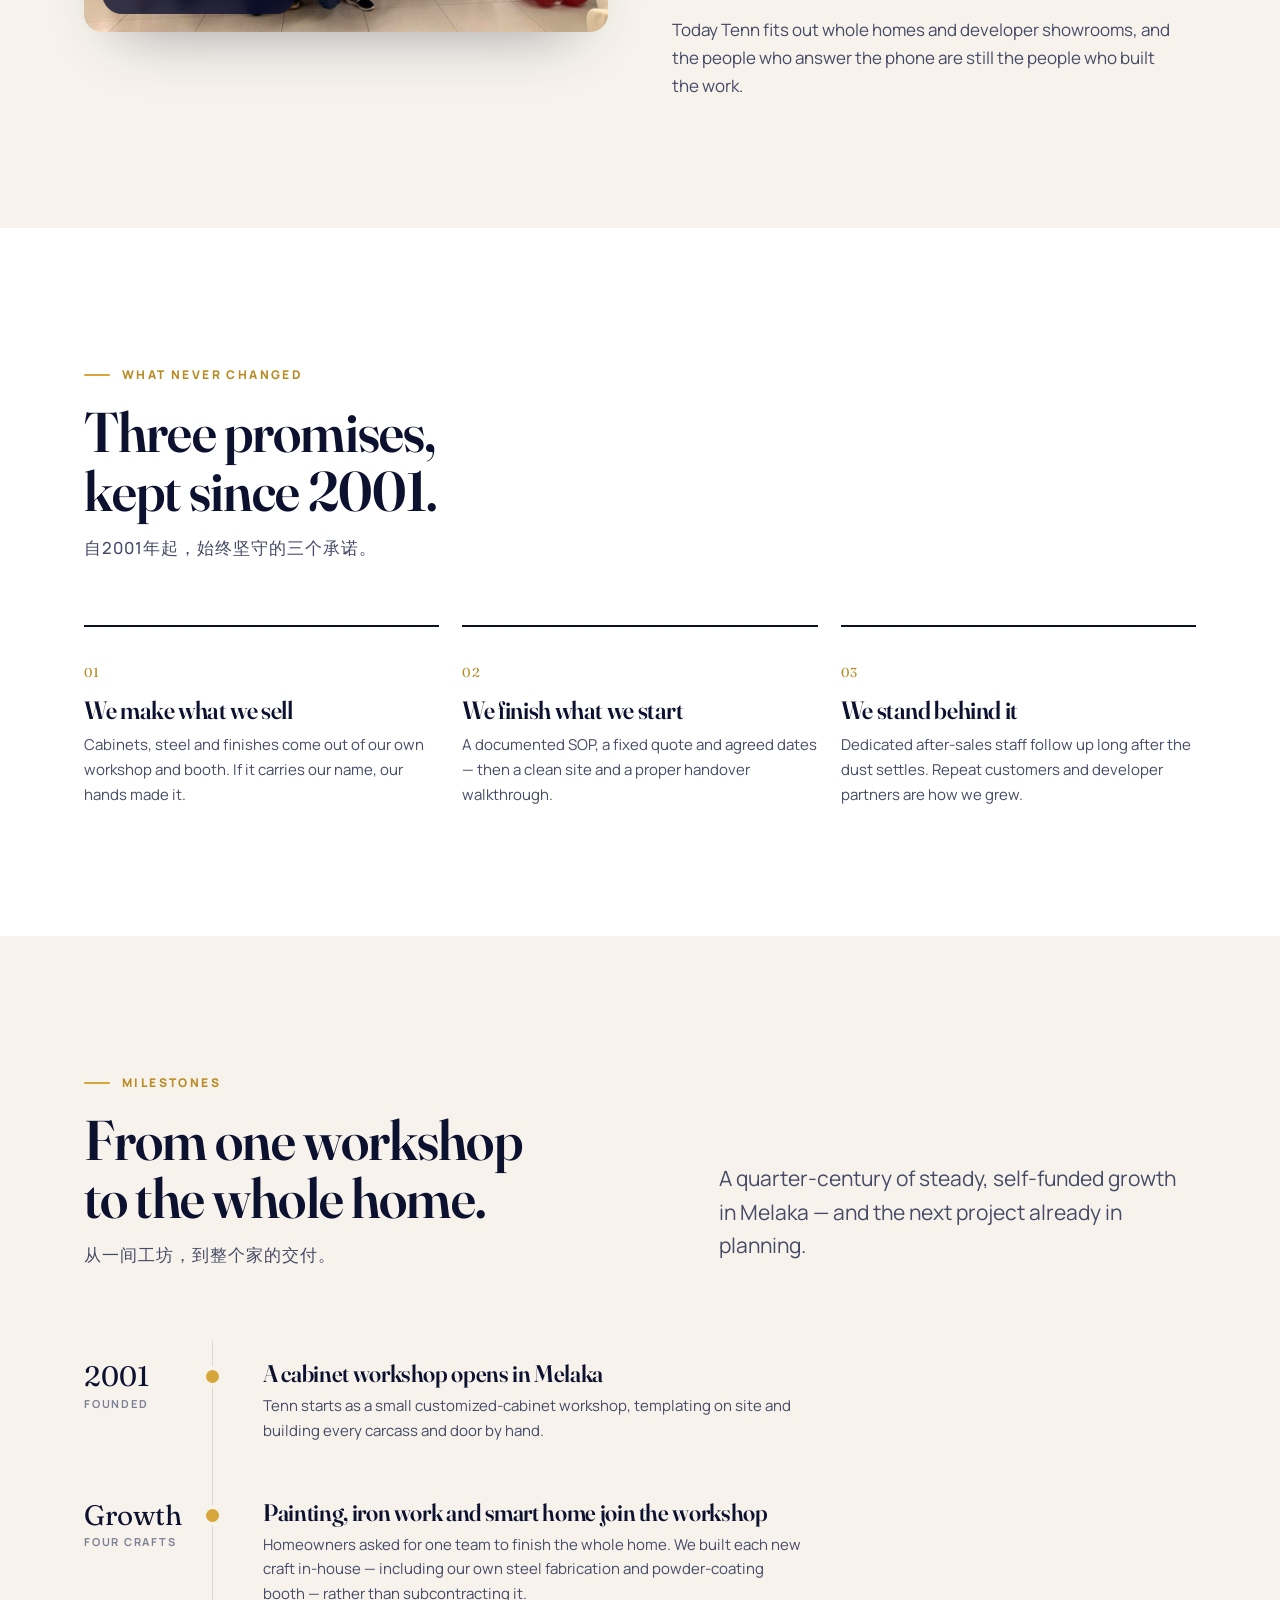
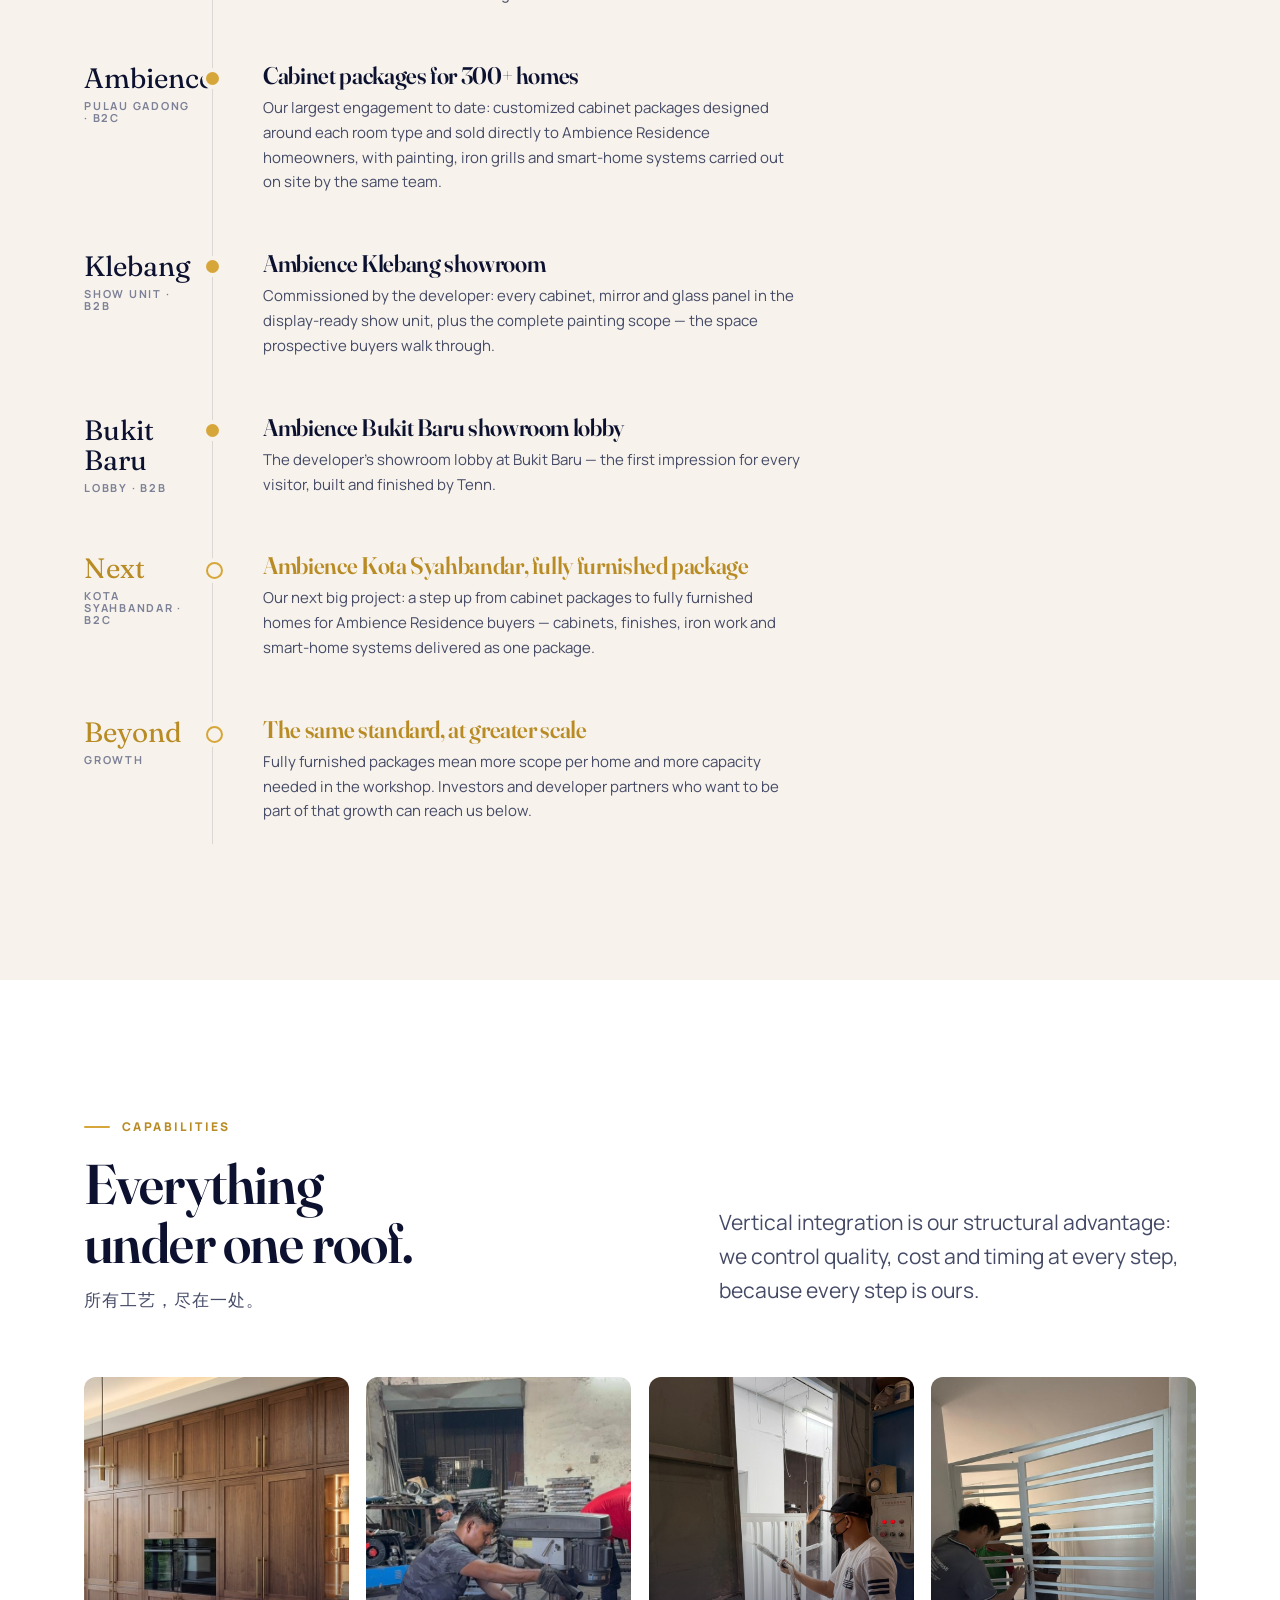
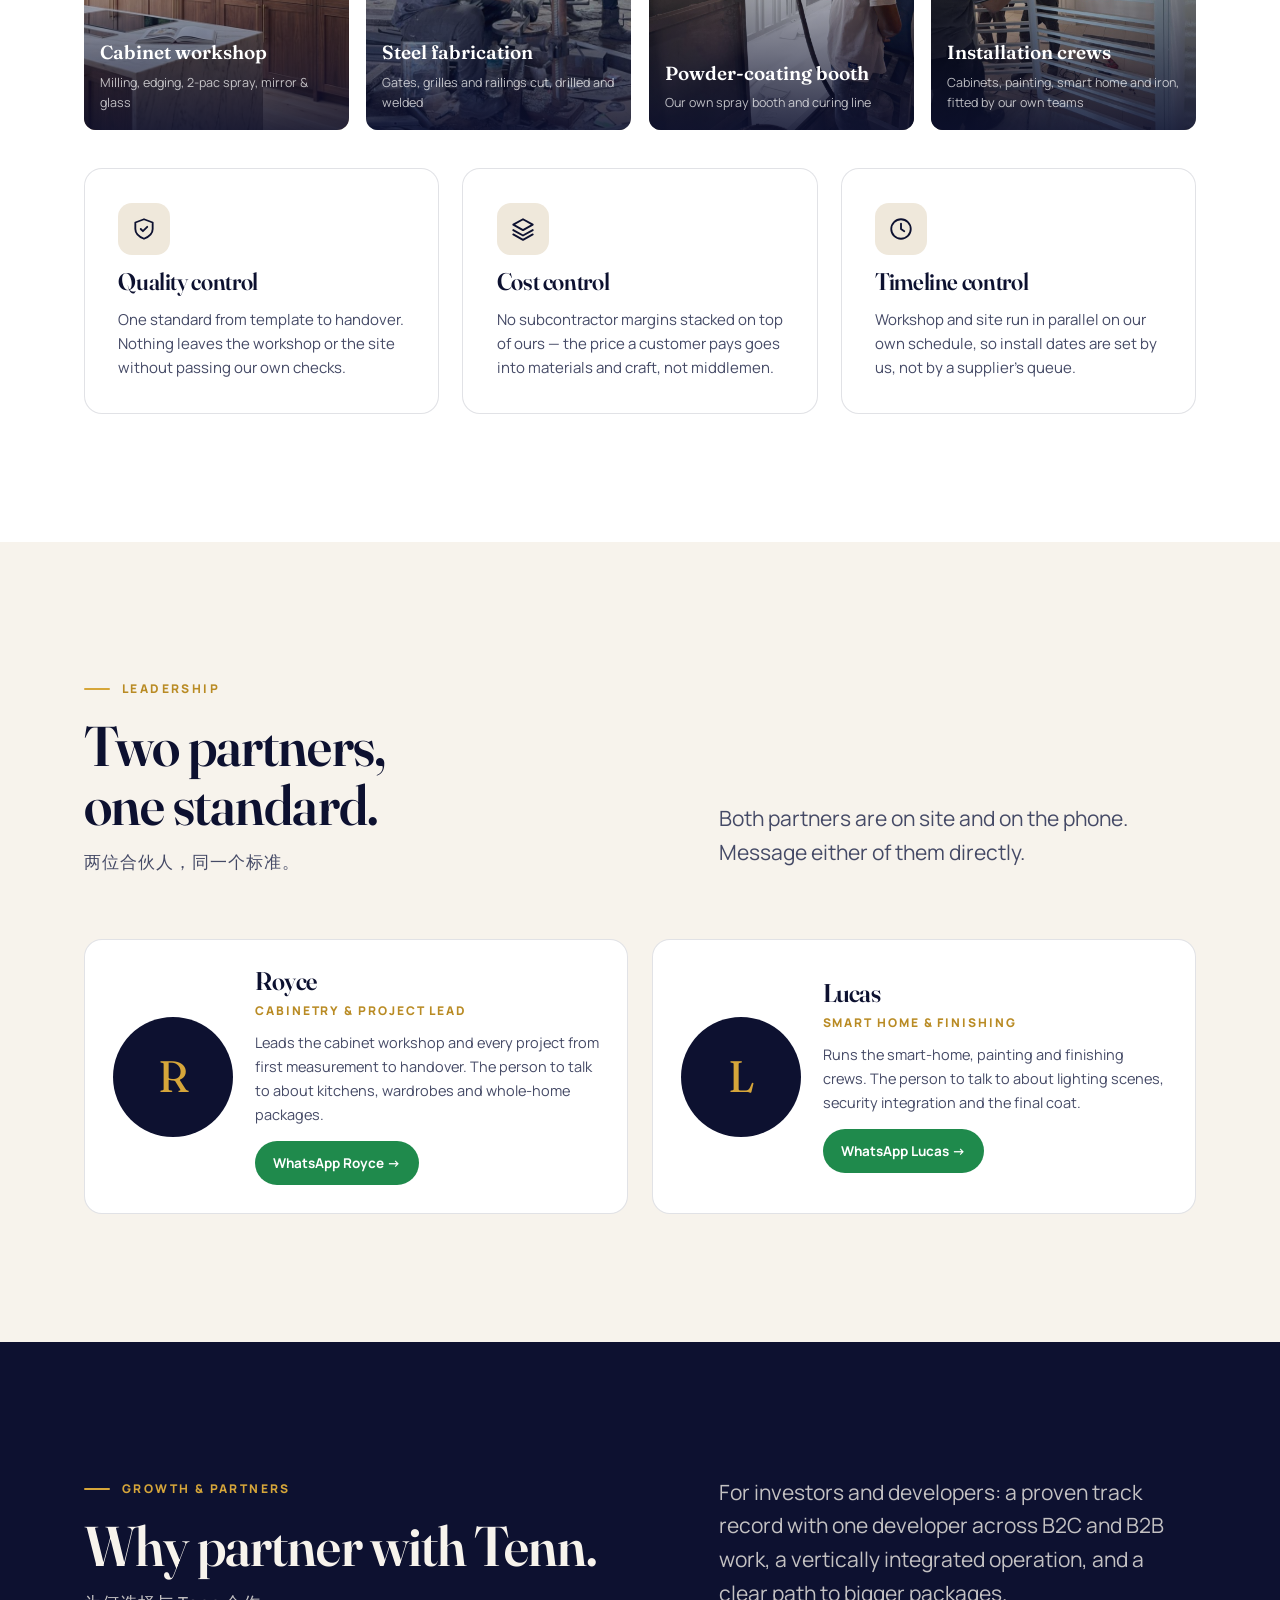
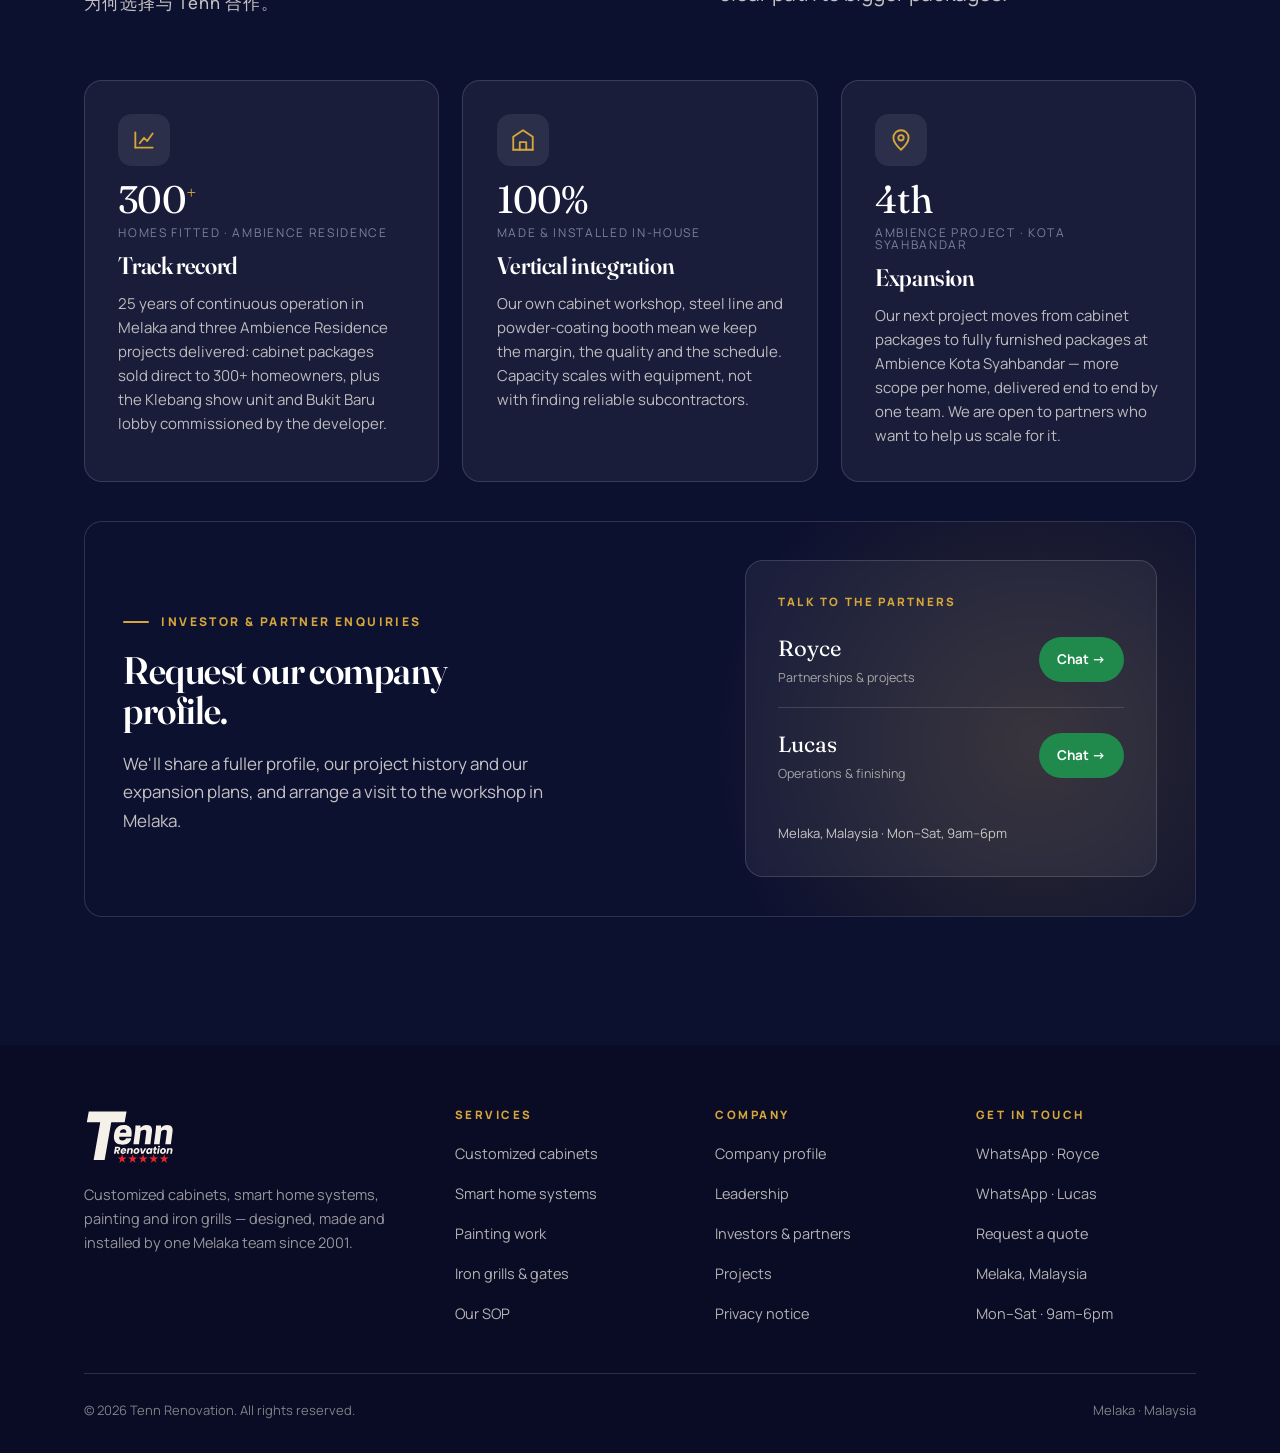
==== commit 994205c3: "Update the Company page hero copy Co-Authored-By: Claude Fable 5.1 <noreply@anthropic.com> Claude-Se" ====
--- a/company.html
+++ b/company.html
@@ -20,7 +20,7 @@
 <link rel="preconnect" href="https://fonts.googleapis.com">
 <link rel="preconnect" href="https://fonts.gstatic.com" crossorigin>
 <link rel="stylesheet" href="https://fonts.googleapis.com/css2?family=Fraunces:ital,opsz,wght@0,9..144,500;0,9..144,600;0,9..144,700;1,9..144,500;1,9..144,600&family=Manrope:wght@400;500;600;700;800&display=swap">
-<link rel="stylesheet" href="styles.css?v=20261013b">
+<link rel="stylesheet" href="styles.css?v=20261013c">
 <script type="application/ld+json">
 {
   "@context": "https://schema.org",
@@ -68,7 +68,8 @@
     <span class="eyebrow">Company profile</span>
     <h1>A Melaka workshop, <em>25 years</em> in the making.</h1>
     <p class="zh-head" lang="zh">扎根马六甲的工坊，二十五年匠心积淀。</p>
-    <p class="lead">Founded in 2001 as a cabinet workshop, Tenn Renovation has grown into a four-craft renovation company that designs, makes and installs everything itself — trusted by Ambience Residence across three projects, with a fourth on the way.</p>
+    <p class="lead">Founded in Melaka in 2001, Tenn Renovation has evolved from a cabinet workshop into a full-home renovation specialist.</p>
+    <p class="lead" style="margin-top:14px">With four core services and three completed projects at Ambience Residence, we bring craftsmanship, coordination and care to every home — with our fourth project on the way.</p>
     <div class="hero-actions">
       <a class="btn btn-brass" href="#growth">Investors &amp; partners <span class="arr">→</span></a>
       <a class="btn btn-ghost inv" href="#leadership">Meet the leadership</a>
@@ -271,6 +272,6 @@
   <span>Chat with us</span>
 </a>
 
-<script src="site.js?v=20261013b"></script>
+<script src="site.js?v=20261013c"></script>
 </body>
 </html>
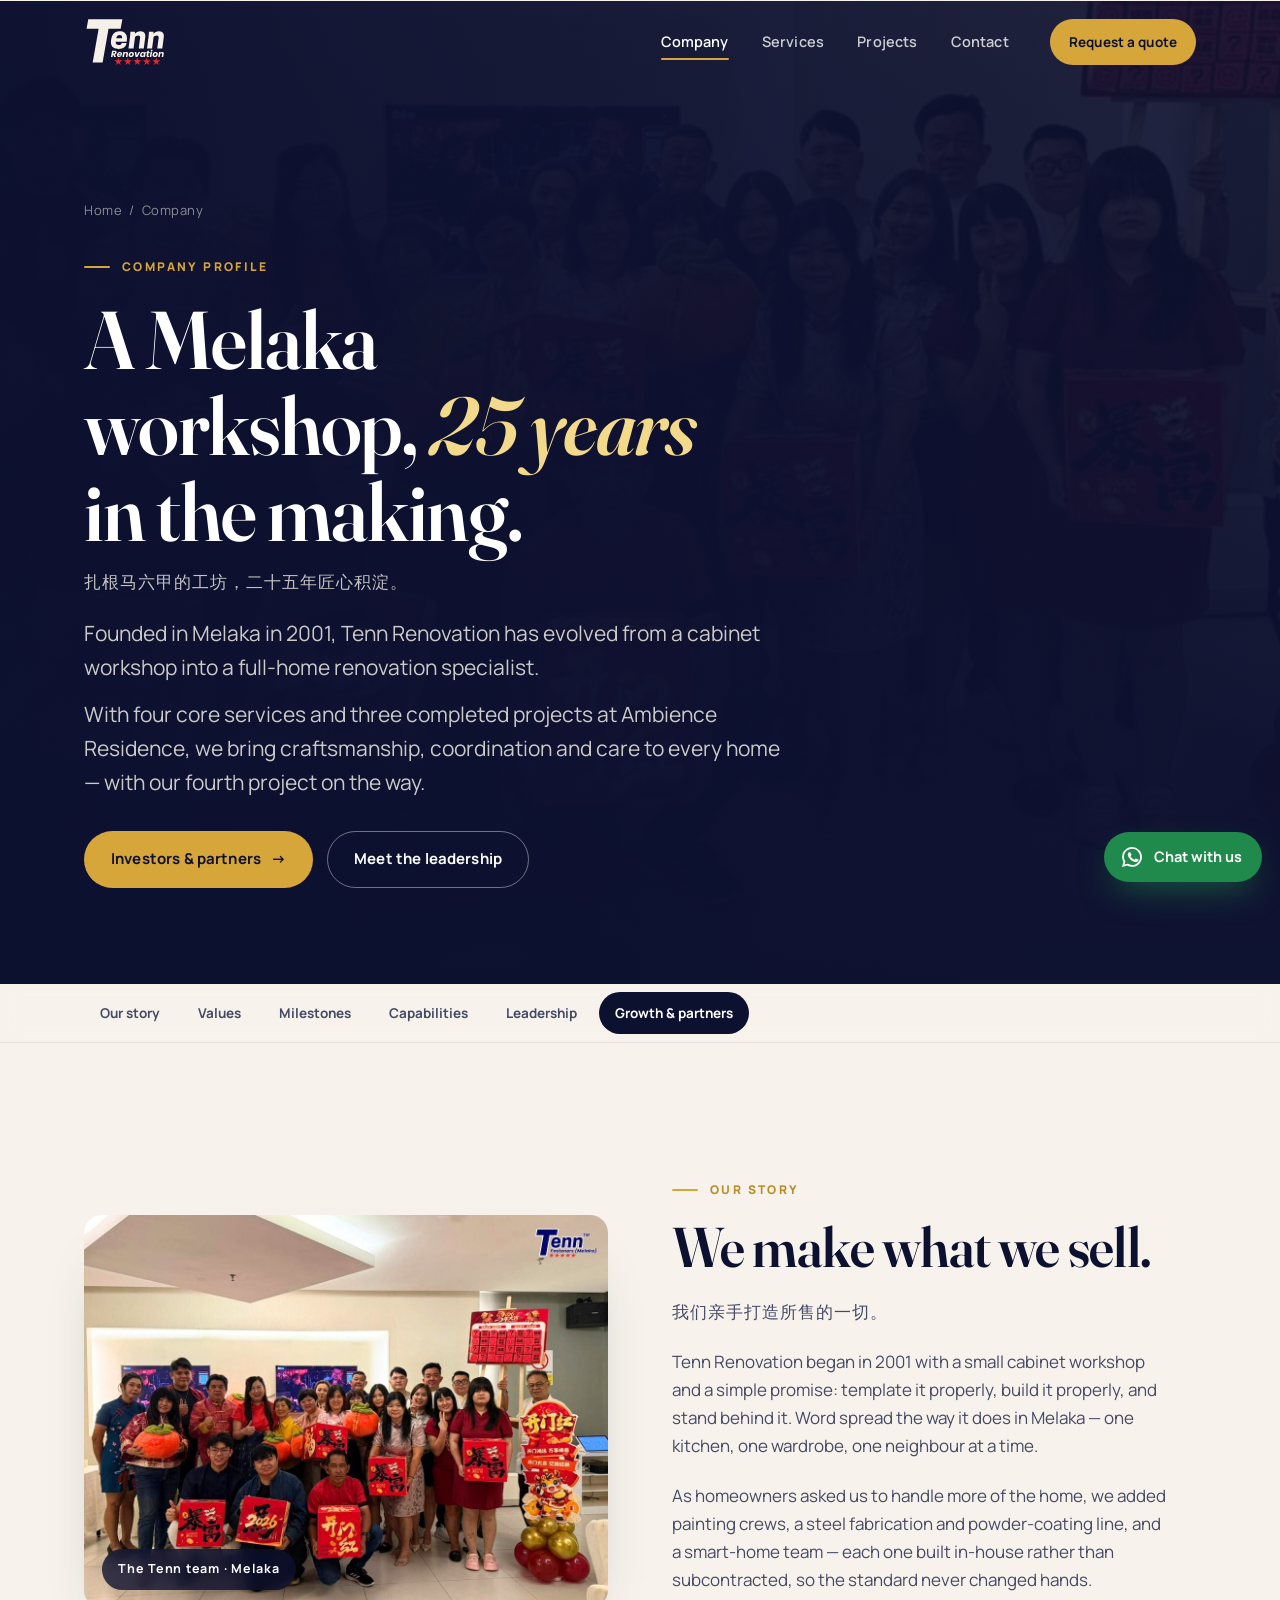
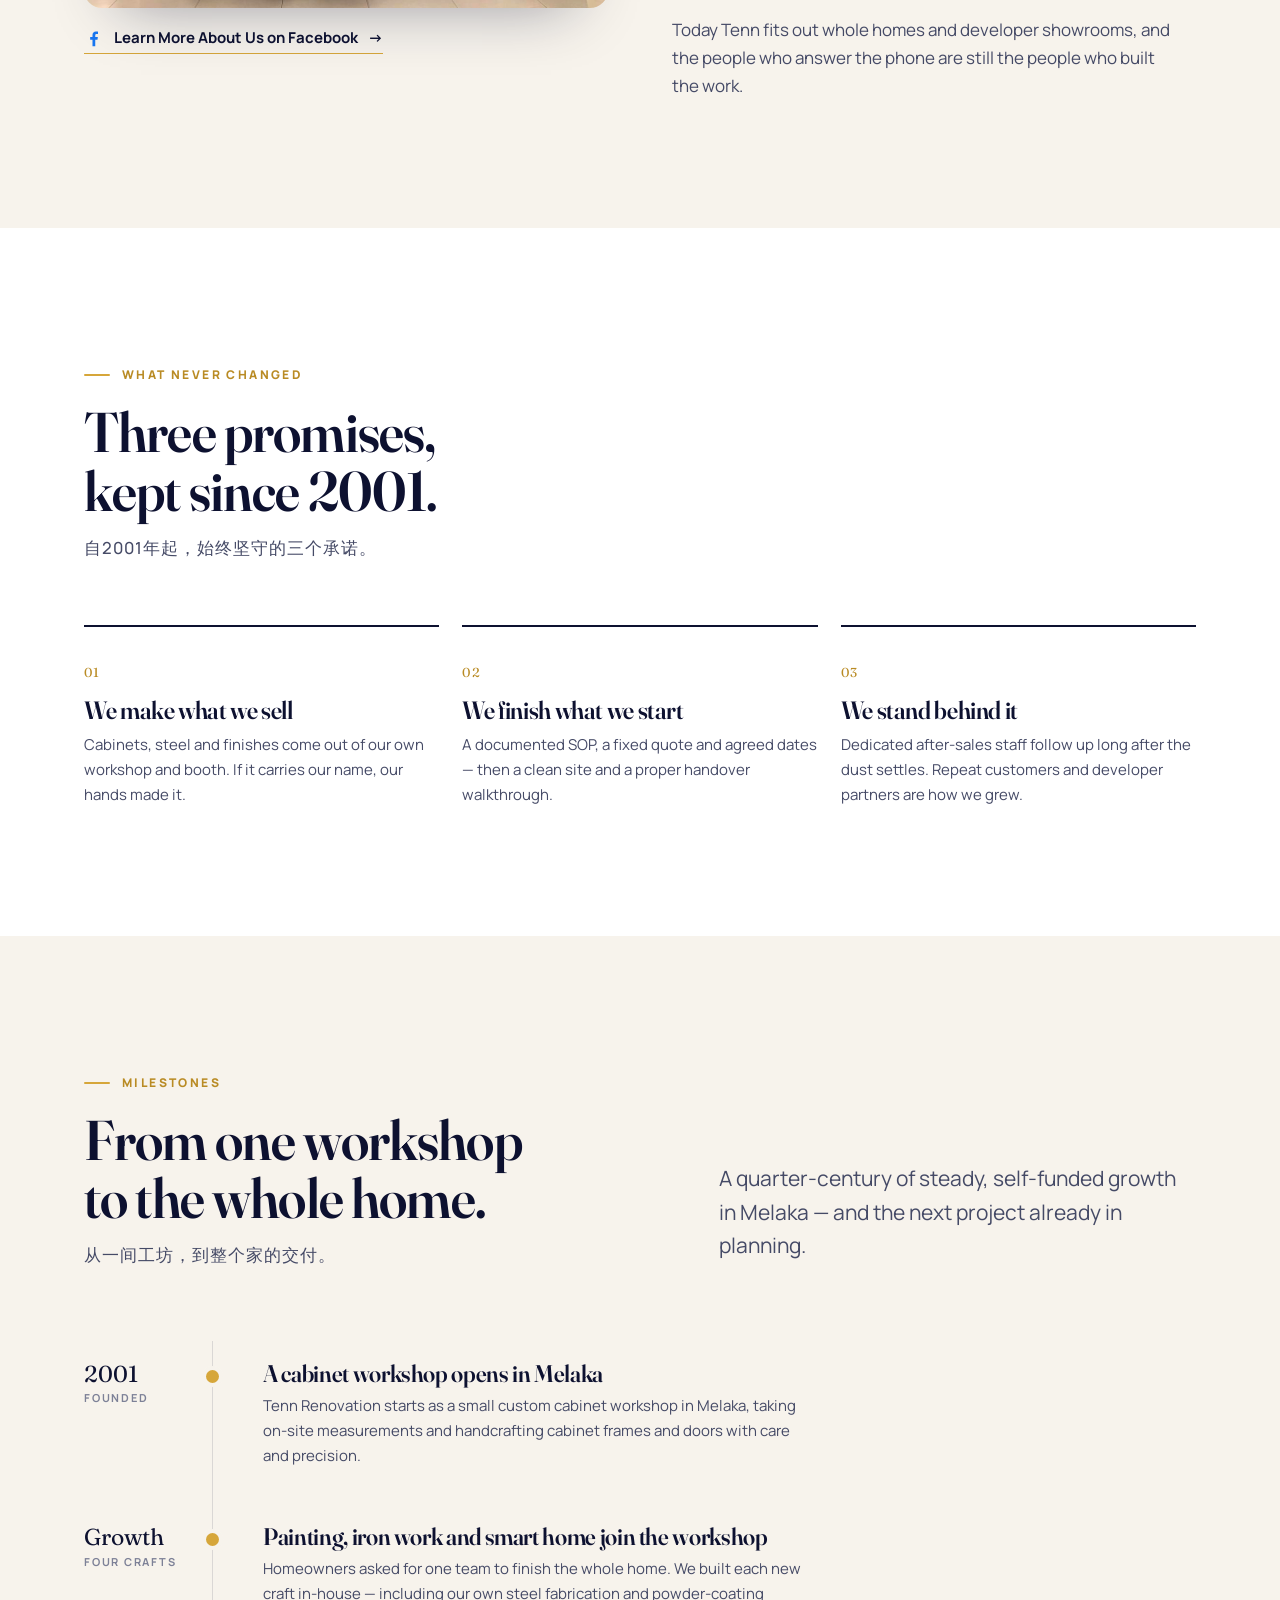
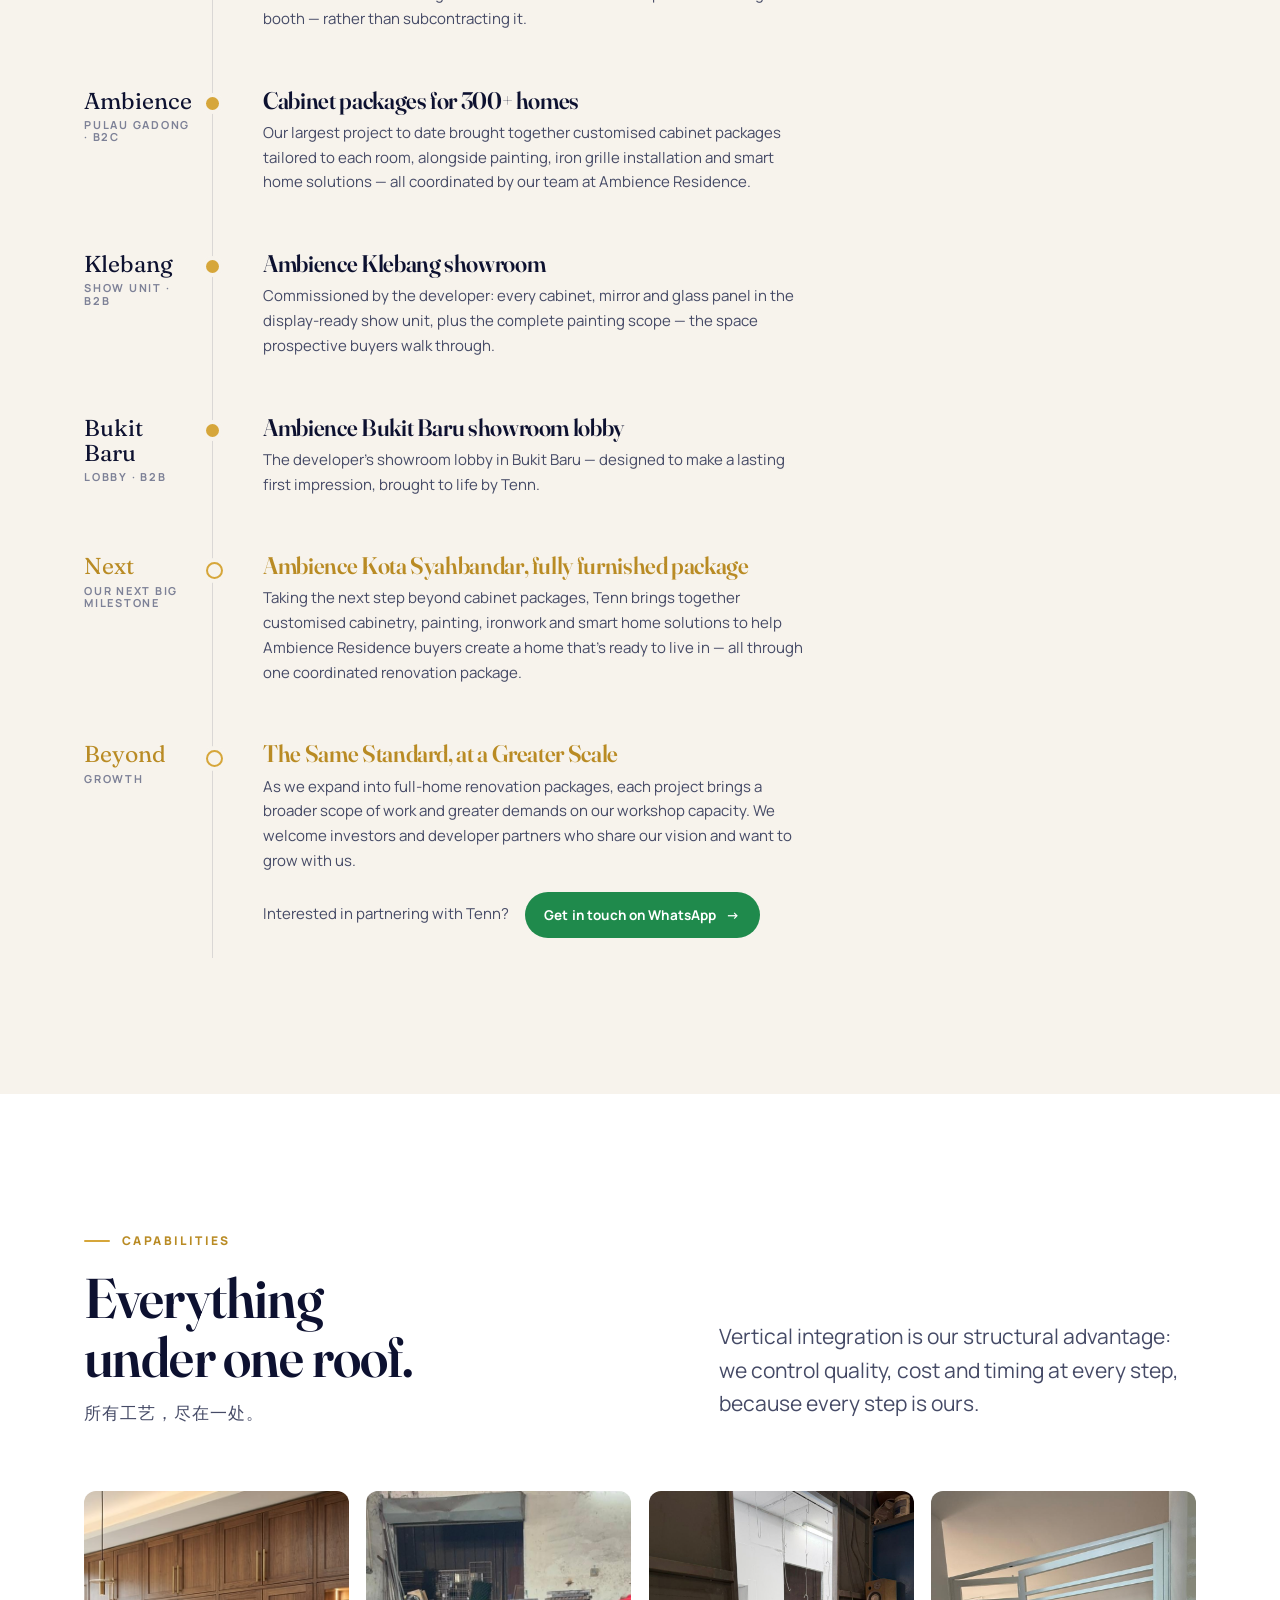
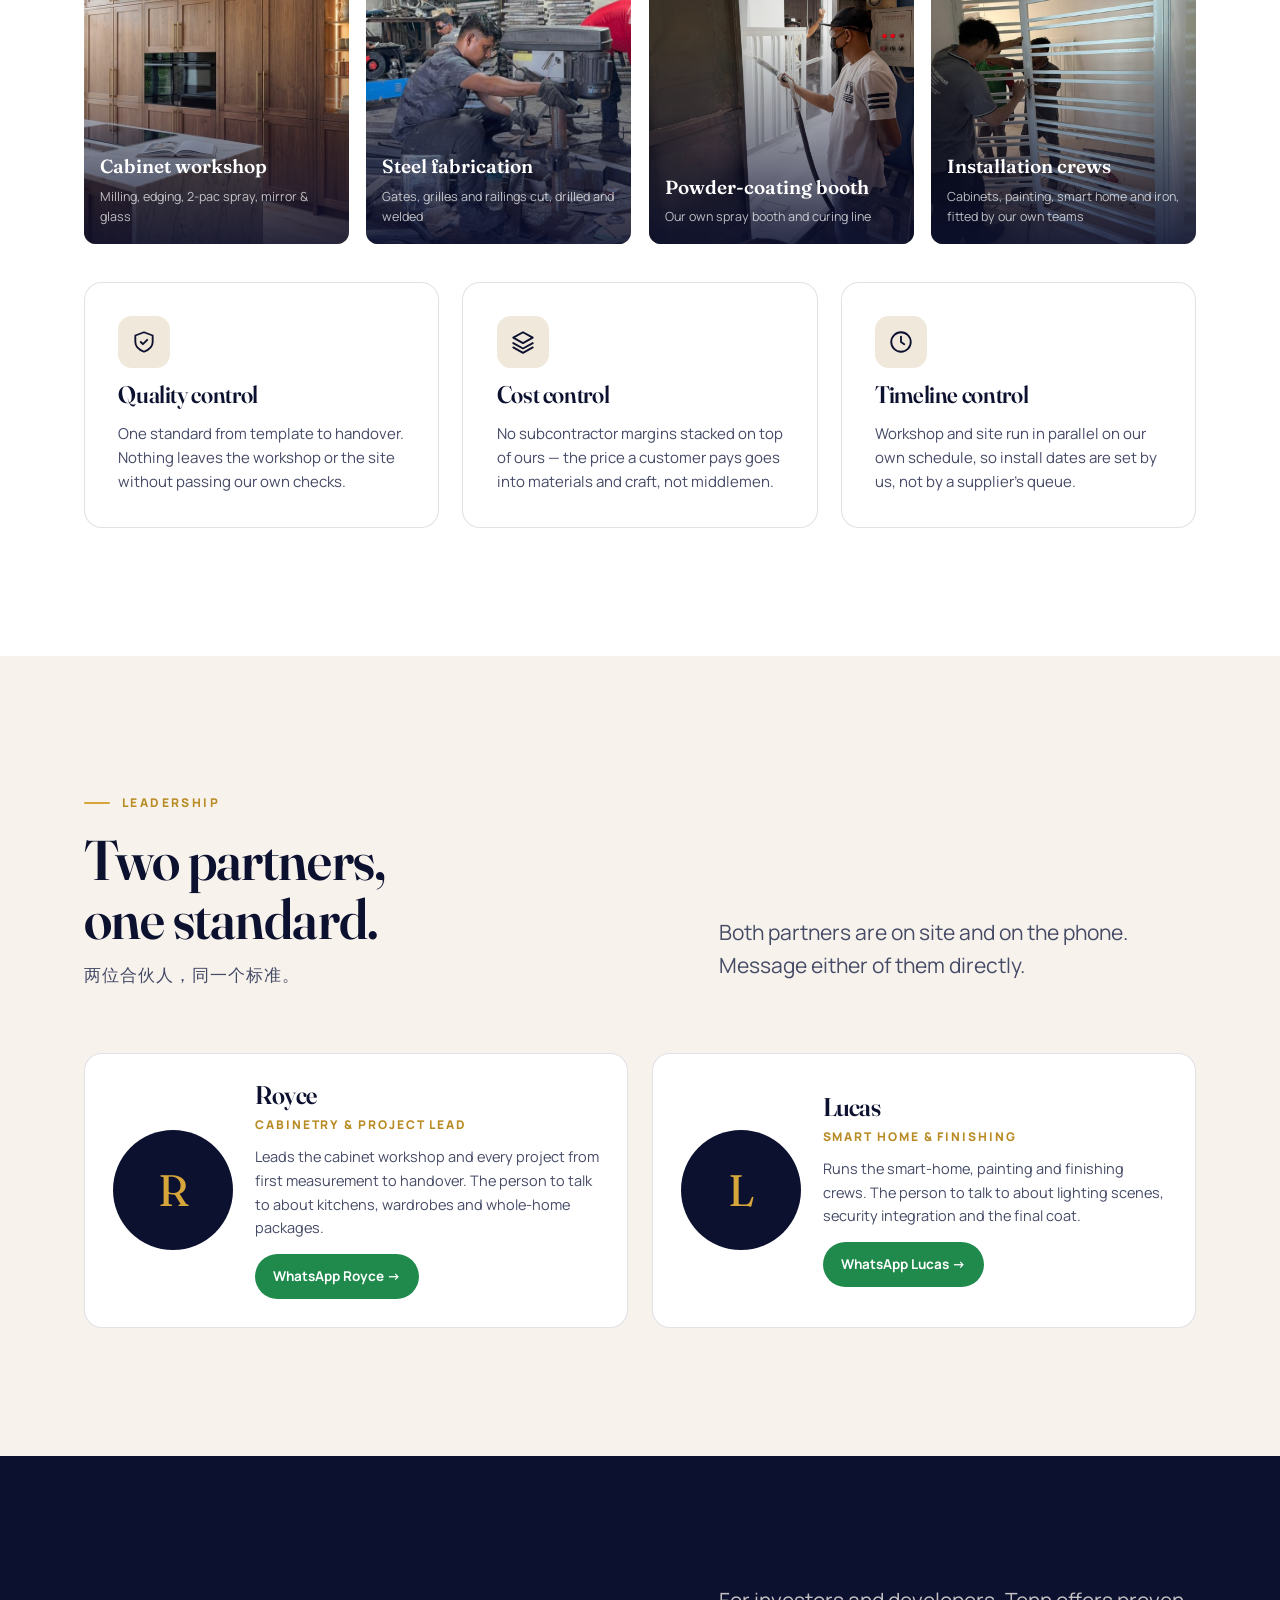
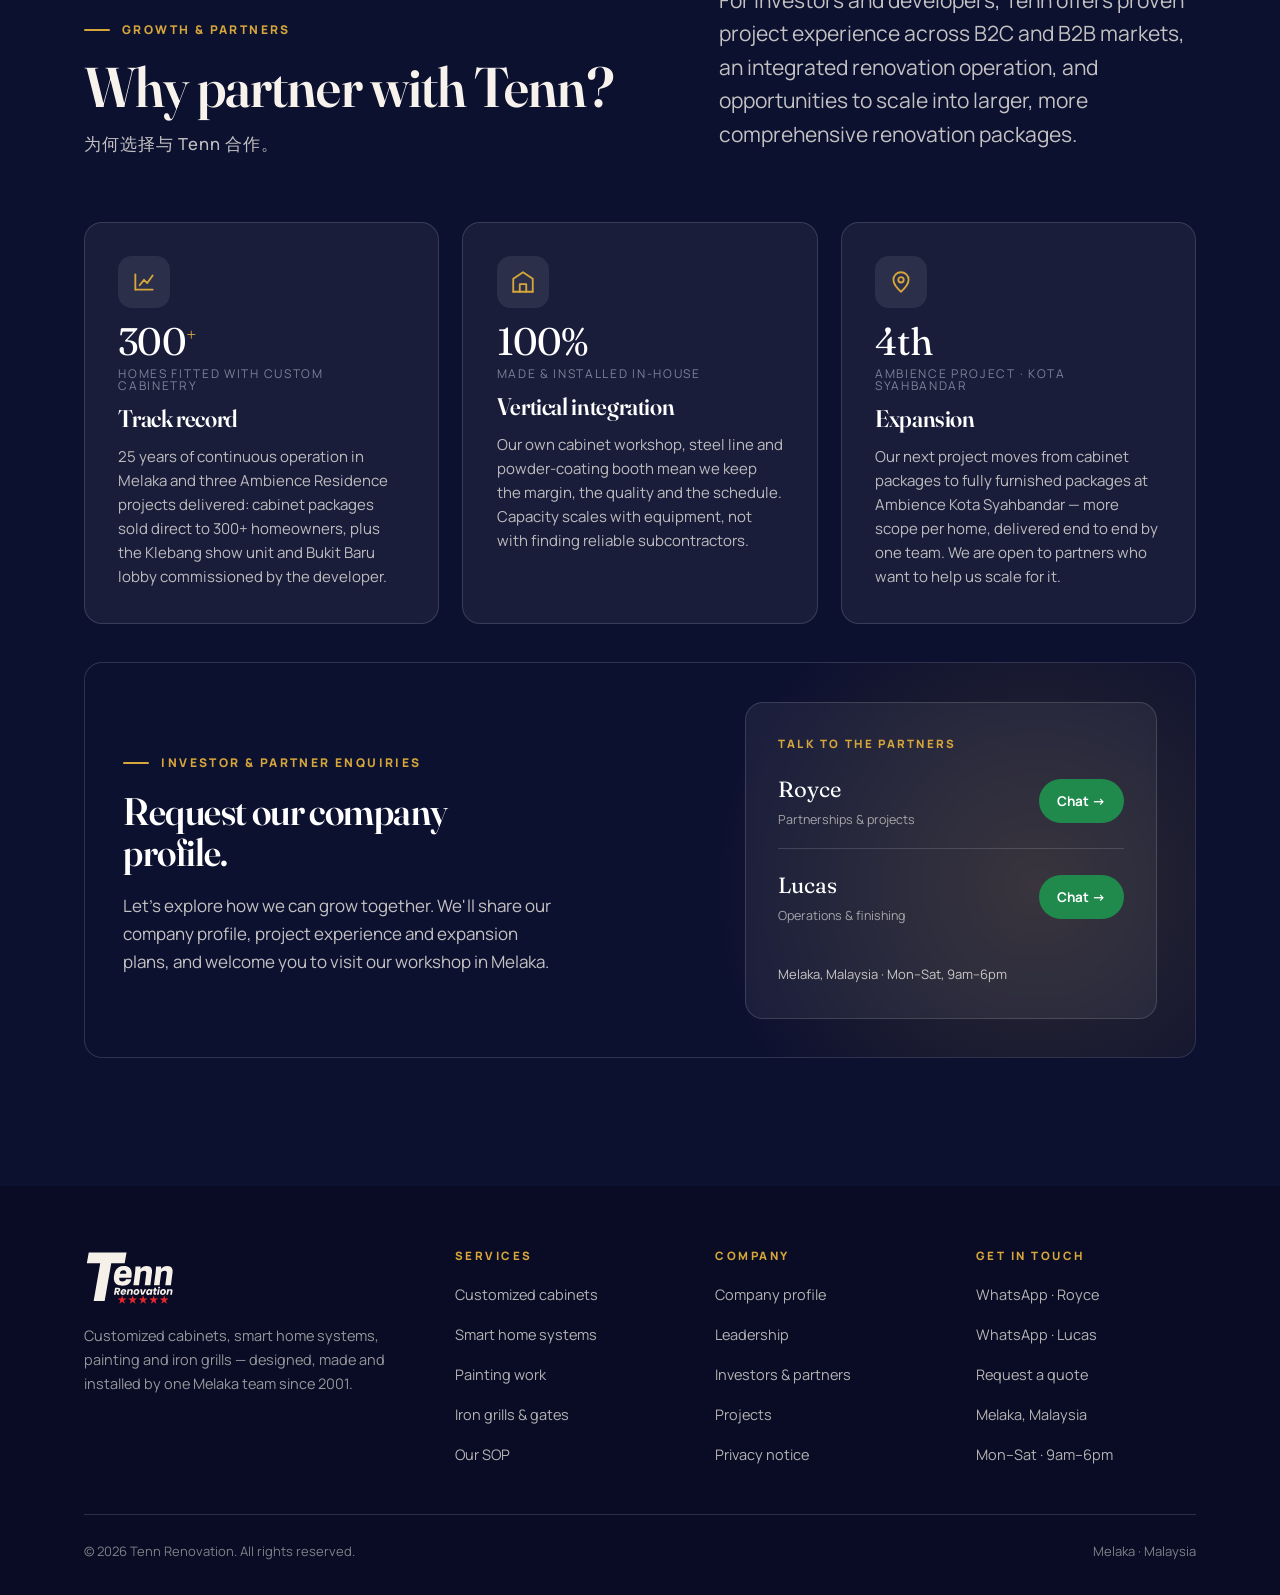
==== commit 2e40c451: "Company page copy round: timeline, growth section, Facebook link - Timeline entries rewritten per fe" ====
--- a/company.html
+++ b/company.html
@@ -20,7 +20,7 @@
 <link rel="preconnect" href="https://fonts.googleapis.com">
 <link rel="preconnect" href="https://fonts.gstatic.com" crossorigin>
 <link rel="stylesheet" href="https://fonts.googleapis.com/css2?family=Fraunces:ital,opsz,wght@0,9..144,500;0,9..144,600;0,9..144,700;1,9..144,500;1,9..144,600&family=Manrope:wght@400;500;600;700;800&display=swap">
-<link rel="stylesheet" href="styles.css?v=20261013c">
+<link rel="stylesheet" href="styles.css?v=20261013e">
 <script type="application/ld+json">
 {
   "@context": "https://schema.org",
@@ -87,7 +87,7 @@
 <section class="section" id="story" style="scroll-margin-top:140px">
   <div class="wrap">
     <div class="split">
-      <div class="pic landscape reveal"><img class="shot" src="media/team-portrait.jpg" alt="The Tenn Renovation workshop team together at the Melaka studio" width="1080" height="810" loading="lazy" decoding="async"><span class="tag">The Tenn team · Melaka</span></div>
+      <div class="reveal"><div class="pic landscape"><img class="shot" src="media/team-portrait.jpg" alt="The Tenn Renovation workshop team together at the Melaka studio" width="1080" height="810" loading="lazy" decoding="async"><span class="tag">The Tenn team · Melaka</span></div><a class="social-link" href="https://www.facebook.com/tennfastenersmelaka/" target="_blank" rel="noopener" data-track="facebook"><svg viewBox="0 0 24 24" fill="currentColor" aria-hidden="true"><path d="M13.5 22v-8h2.7l.4-3.2h-3.1V8.8c0-.9.3-1.6 1.6-1.6h1.7V4.4c-.3 0-1.3-.1-2.5-.1-2.5 0-4.1 1.5-4.1 4.2v2.3H7.4V14h2.8v8z"/></svg>Learn More About Us on Facebook <span class="arr">→</span></a></div>
       <div class="txt reveal">
         <span class="eyebrow">Our story</span>
         <h2>We make what we sell.</h2>
@@ -130,13 +130,13 @@
       <p class="lead">A quarter-century of steady, self-funded growth in Melaka — and the next project already in planning.</p>
     </div>
     <div class="timeline">
-      <div class="tl reveal"><div class="yr">2001<small>Founded</small></div><div class="txt"><h3>A cabinet workshop opens in Melaka</h3><p>Tenn starts as a small customized-cabinet workshop, templating on site and building every carcass and door by hand.</p></div></div>
+      <div class="tl reveal"><div class="yr">2001<small>Founded</small></div><div class="txt"><h3>A cabinet workshop opens in Melaka</h3><p>Tenn Renovation starts as a small custom cabinet workshop in Melaka, taking on-site measurements and handcrafting cabinet frames and doors with care and precision.</p></div></div>
       <div class="tl reveal"><div class="yr">Growth<small>Four crafts</small></div><div class="txt"><h3>Painting, iron work and smart home join the workshop</h3><p>Homeowners asked for one team to finish the whole home. We built each new craft in-house — including our own steel fabrication and powder-coating booth — rather than subcontracting it.</p></div></div>
-      <div class="tl reveal"><div class="yr">Ambience<small>Pulau Gadong · B2C</small></div><div class="txt"><h3>Cabinet packages for 300+ homes</h3><p>Our largest engagement to date: customized cabinet packages designed around each room type and sold directly to Ambience Residence homeowners, with painting, iron grills and smart-home systems carried out on site by the same team.</p></div></div>
+      <div class="tl reveal"><div class="yr">Ambience<small>Pulau Gadong · B2C</small></div><div class="txt"><h3>Cabinet packages for 300+ homes</h3><p>Our largest project to date brought together customised cabinet packages tailored to each room, alongside painting, iron grille installation and smart home solutions — all coordinated by our team at Ambience Residence.</p></div></div>
       <div class="tl reveal"><div class="yr">Klebang<small>Show unit · B2B</small></div><div class="txt"><h3>Ambience Klebang showroom</h3><p>Commissioned by the developer: every cabinet, mirror and glass panel in the display-ready show unit, plus the complete painting scope — the space prospective buyers walk through.</p></div></div>
-      <div class="tl reveal"><div class="yr">Bukit Baru<small>Lobby · B2B</small></div><div class="txt"><h3>Ambience Bukit Baru showroom lobby</h3><p>The developer's showroom lobby at Bukit Baru — the first impression for every visitor, built and finished by Tenn.</p></div></div>
-      <div class="tl future reveal"><div class="yr">Next<small>Kota Syahbandar · B2C</small></div><div class="txt"><h3>Ambience Kota Syahbandar, fully furnished package</h3><p>Our next big project: a step up from cabinet packages to fully furnished homes for Ambience Residence buyers — cabinets, finishes, iron work and smart-home systems delivered as one package.</p></div></div>
-      <div class="tl future reveal"><div class="yr">Beyond<small>Growth</small></div><div class="txt"><h3>The same standard, at greater scale</h3><p>Fully furnished packages mean more scope per home and more capacity needed in the workshop. Investors and developer partners who want to be part of that growth can reach us below.</p></div></div>
+      <div class="tl reveal"><div class="yr">Bukit Baru<small>Lobby · B2B</small></div><div class="txt"><h3>Ambience Bukit Baru showroom lobby</h3><p>The developer's showroom lobby in Bukit Baru — designed to make a lasting first impression, brought to life by Tenn.</p></div></div>
+      <div class="tl future reveal"><div class="yr">Next<small>Our next big milestone</small></div><div class="txt"><h3>Ambience Kota Syahbandar, fully furnished package</h3><p>Taking the next step beyond cabinet packages, Tenn brings together customised cabinetry, painting, ironwork and smart home solutions to help Ambience Residence buyers create a home that's ready to live in — all through one coordinated renovation package.</p></div></div>
+      <div class="tl future reveal"><div class="yr">Beyond<small>Growth</small></div><div class="txt"><h3>The Same Standard, at a Greater Scale</h3><p>As we expand into full-home renovation packages, each project brings a broader scope of work and greater demands on our workshop capacity. We welcome investors and developer partners who share our vision and want to grow with us.</p><p style="margin-top:18px;display:flex;align-items:center;gap:16px;flex-wrap:wrap"><span>Interested in partnering with Tenn?</span><a class="btn btn-wa btn-sm" href="https://wa.me/60109718663?text=Hi%20Royce%2C%20I%27m%20interested%20in%20partnering%20with%20Tenn%20Renovation." target="_blank" rel="noopener" data-track="timeline-partner">Get in touch on WhatsApp <span class="arr">→</span></a></p></div></div>
     </div>
   </div>
 </section>
@@ -190,13 +190,13 @@
     <div class="sec-head reveal">
       <div>
         <span class="eyebrow">Growth &amp; partners</span>
-        <h2>Why partner with Tenn.</h2>
+        <h2>Why partner with Tenn?</h2>
         <p class="zh-head" lang="zh">为何选择与 Tenn 合作。</p>
       </div>
-      <p class="lead">For investors and developers: a proven track record with one developer across B2C and B2B work, a vertically integrated operation, and a clear path to bigger packages.</p>
+      <p class="lead">For investors and developers, Tenn offers proven project experience across B2C and B2B markets, an integrated renovation operation, and opportunities to scale into larger, more comprehensive renovation packages.</p>
     </div>
     <div class="pillars">
-      <div class="pillar reveal"><div class="ic"><svg viewBox="0 0 24 24" fill="none" stroke="currentColor" stroke-width="1.7" stroke-linecap="round" stroke-linejoin="round"><path d="M4 19V5"/><path d="M4 19h16"/><path d="M8 15l4-5 3 3 5-7"/></svg></div><div class="kpi">300<sup style="font-size:.5em;color:var(--brass)">+</sup><small>Homes fitted · Ambience Residence</small></div><h3>Track record</h3><p>25 years of continuous operation in Melaka and three Ambience Residence projects delivered: cabinet packages sold direct to 300+ homeowners, plus the Klebang show unit and Bukit Baru lobby commissioned by the developer.</p></div>
+      <div class="pillar reveal"><div class="ic"><svg viewBox="0 0 24 24" fill="none" stroke="currentColor" stroke-width="1.7" stroke-linecap="round" stroke-linejoin="round"><path d="M4 19V5"/><path d="M4 19h16"/><path d="M8 15l4-5 3 3 5-7"/></svg></div><div class="kpi">300<sup style="font-size:.5em;color:var(--brass)">+</sup><small>Homes fitted with custom cabinetry</small></div><h3>Track record</h3><p>25 years of continuous operation in Melaka and three Ambience Residence projects delivered: cabinet packages sold direct to 300+ homeowners, plus the Klebang show unit and Bukit Baru lobby commissioned by the developer.</p></div>
       <div class="pillar reveal"><div class="ic"><svg viewBox="0 0 24 24" fill="none" stroke="currentColor" stroke-width="1.7" stroke-linecap="round" stroke-linejoin="round"><path d="M3 21V9l9-6 9 6v12"/><path d="M9 21v-7h6v7"/><path d="M3 21h18"/></svg></div><div class="kpi">100%<small>Made &amp; installed in-house</small></div><h3>Vertical integration</h3><p>Our own cabinet workshop, steel line and powder-coating booth mean we keep the margin, the quality and the schedule. Capacity scales with equipment, not with finding reliable subcontractors.</p></div>
       <div class="pillar reveal"><div class="ic"><svg viewBox="0 0 24 24" fill="none" stroke="currentColor" stroke-width="1.7" stroke-linecap="round" stroke-linejoin="round"><path d="M12 21s7-6.2 7-11a7 7 0 0 0-14 0c0 4.8 7 11 7 11z"/><circle cx="12" cy="10" r="2.5"/></svg></div><div class="kpi">4th<small>Ambience project · Kota Syahbandar</small></div><h3>Expansion</h3><p>Our next project moves from cabinet packages to fully furnished packages at Ambience Kota Syahbandar — more scope per home, delivered end to end by one team. We are open to partners who want to help us scale for it.</p></div>
     </div>
@@ -205,7 +205,7 @@
         <div class="reveal">
           <span class="eyebrow">Investor &amp; partner enquiries</span>
           <h2 style="font-size:clamp(26px,3vw,40px)">Request our company profile.</h2>
-          <p>We'll share a fuller profile, our project history and our expansion plans, and arrange a visit to the workshop in Melaka.</p>
+          <p>Let's explore how we can grow together. We'll share our company profile, project experience and expansion plans, and welcome you to visit our workshop in Melaka.</p>
         </div>
         <div class="card reveal">
           <div class="lbl">Talk to the partners</div>
@@ -272,6 +272,6 @@
   <span>Chat with us</span>
 </a>
 
-<script src="site.js?v=20261013c"></script>
+<script src="site.js?v=20261013e"></script>
 </body>
 </html>
--- a/styles.css
+++ b/styles.css
@@ -504,7 +504,7 @@
 .timeline{ position:relative; display:grid; gap:0; margin-top:clamp(30px,4vw,48px); }
 .timeline::before{ content:""; position:absolute; left:clamp(84px,10vw,140px); top:8px; bottom:8px; width:1px; background:var(--line); }
 .tl{ display:grid; grid-template-columns:clamp(84px,10vw,140px) 1fr; gap:0 clamp(26px,3vw,44px); padding:clamp(18px,2.4vw,28px) 0; position:relative; }
-.tl .yr{ font-family:var(--display); font-size:clamp(20px,2.2vw,28px); color:var(--ink); line-height:1.1; padding-right:16px; }
+.tl .yr{ font-family:var(--display); font-size:clamp(18px,1.8vw,24px); color:var(--ink); line-height:1.1; padding-right:14px; overflow-wrap:anywhere; }
 .tl .yr small{ display:block; font-family:var(--sans); font-size:11px; letter-spacing:.16em; text-transform:uppercase; color:var(--muted); margin-top:6px; font-weight:700; }
 .tl::before{ content:""; position:absolute; left:calc(clamp(84px,10vw,140px) - 6px); top:calc(clamp(18px,2.4vw,28px) + 9px); width:13px; height:13px; border-radius:50%; background:var(--brass); box-shadow:0 0 0 4px var(--cream); }
 .tl .txt{ padding-left:clamp(10px,1vw,14px); }
@@ -634,3 +634,9 @@
 .pi.next .pi-badge.b2c{ background:rgba(214,166,58,.2); color:var(--brass-l); }
 @media (max-width:900px){ .proj-index{ grid-template-columns:1fr 1fr; } }
 @media (max-width:480px){ .proj-index{ grid-template-columns:1fr; } }
+
+/* ---------- social link under a photo ---------- */
+.social-link{ display:inline-flex; align-items:center; gap:10px; margin-top:18px; font-weight:700; font-size:15px; color:var(--ink); border-bottom:1.5px solid var(--brass); padding-bottom:2px; }
+.social-link svg{ width:20px; height:20px; color:#1877f2; }
+.social-link .arr{ transition:transform .3s var(--ease); }
+.social-link:hover .arr{ transform:translateX(4px); }
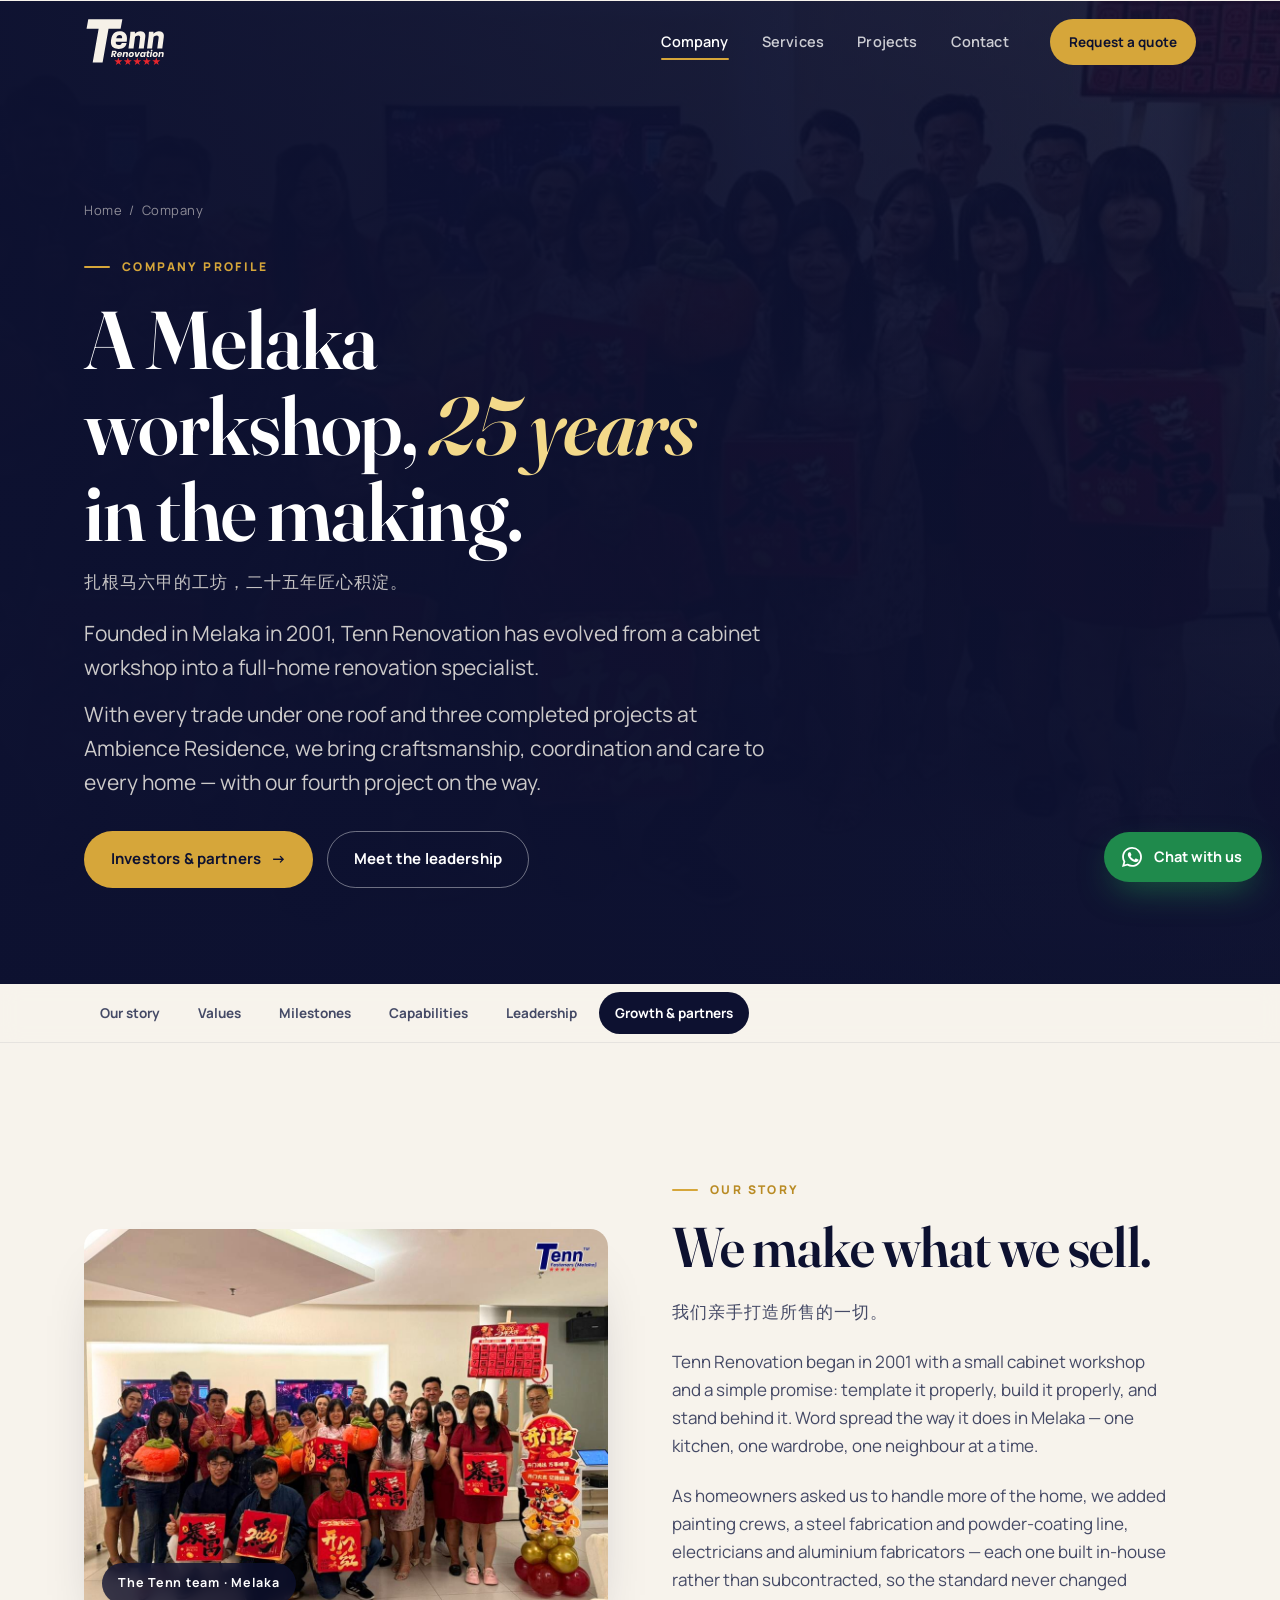
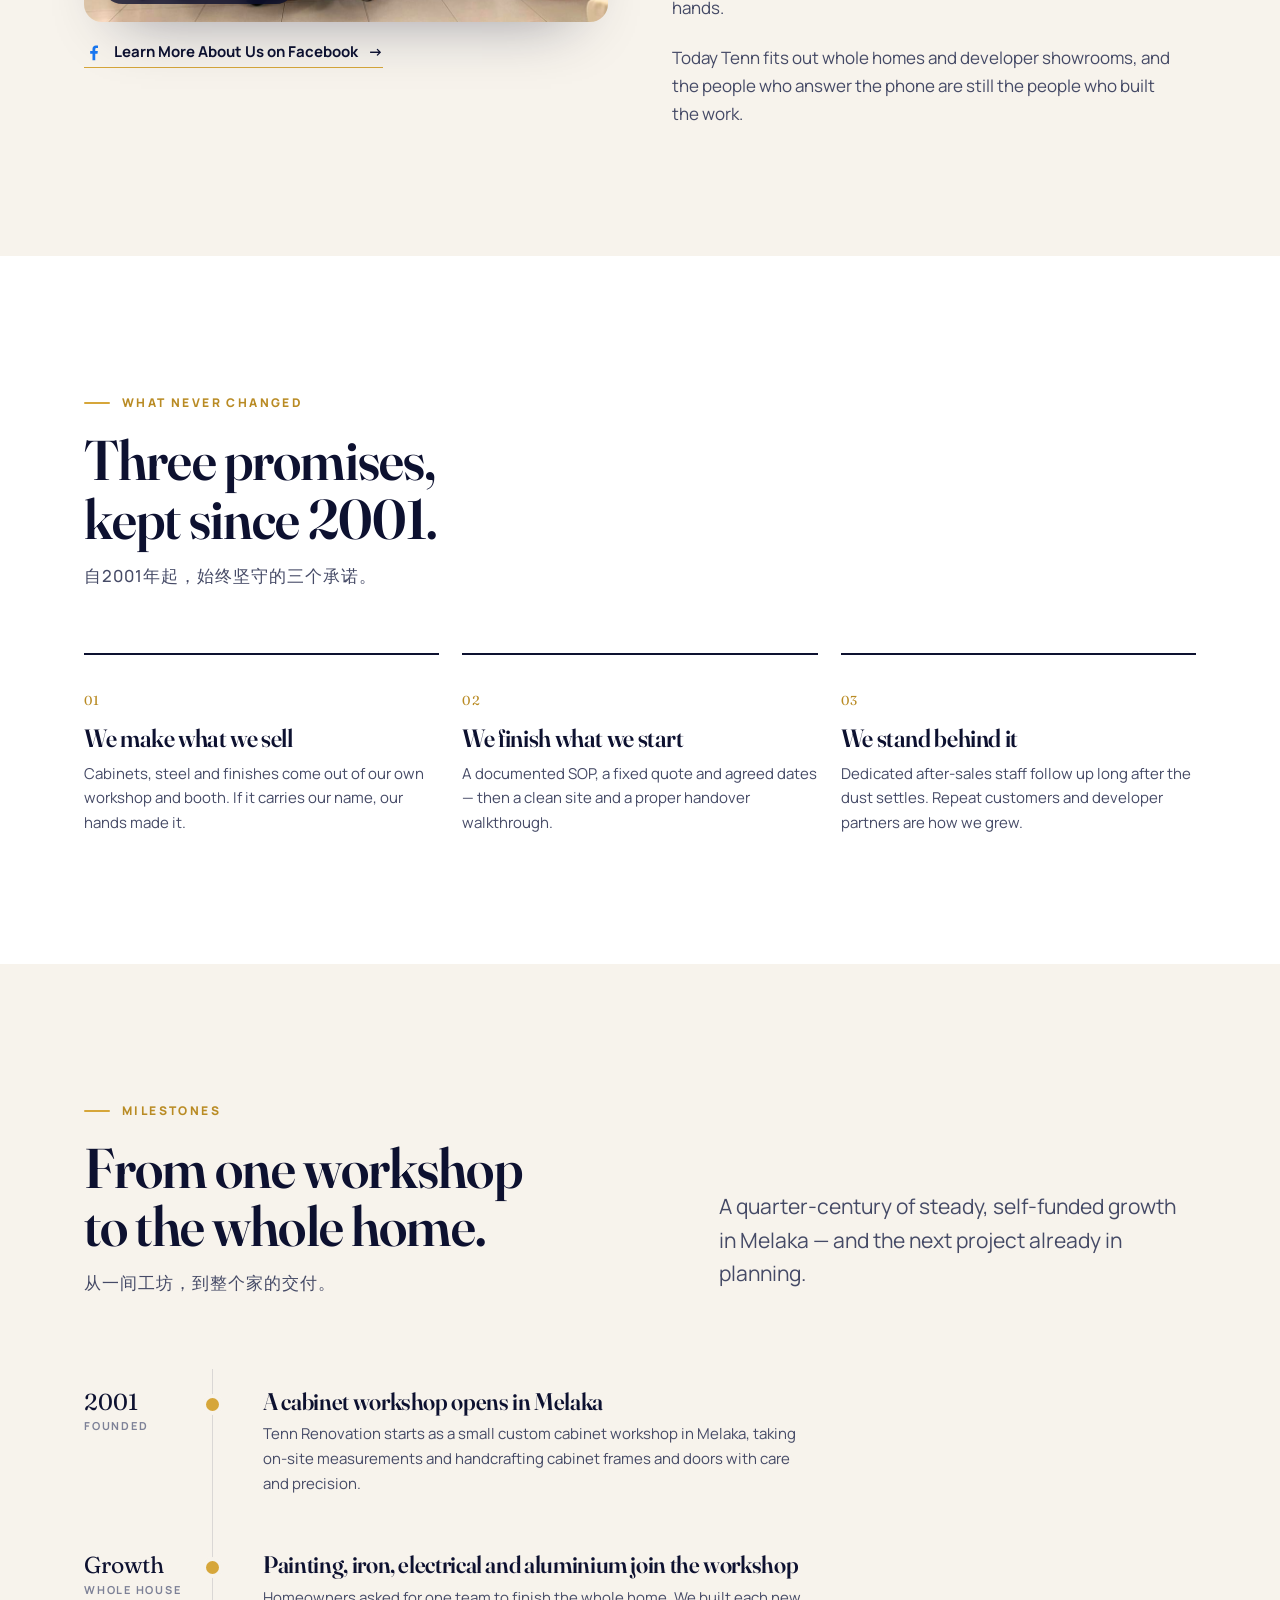
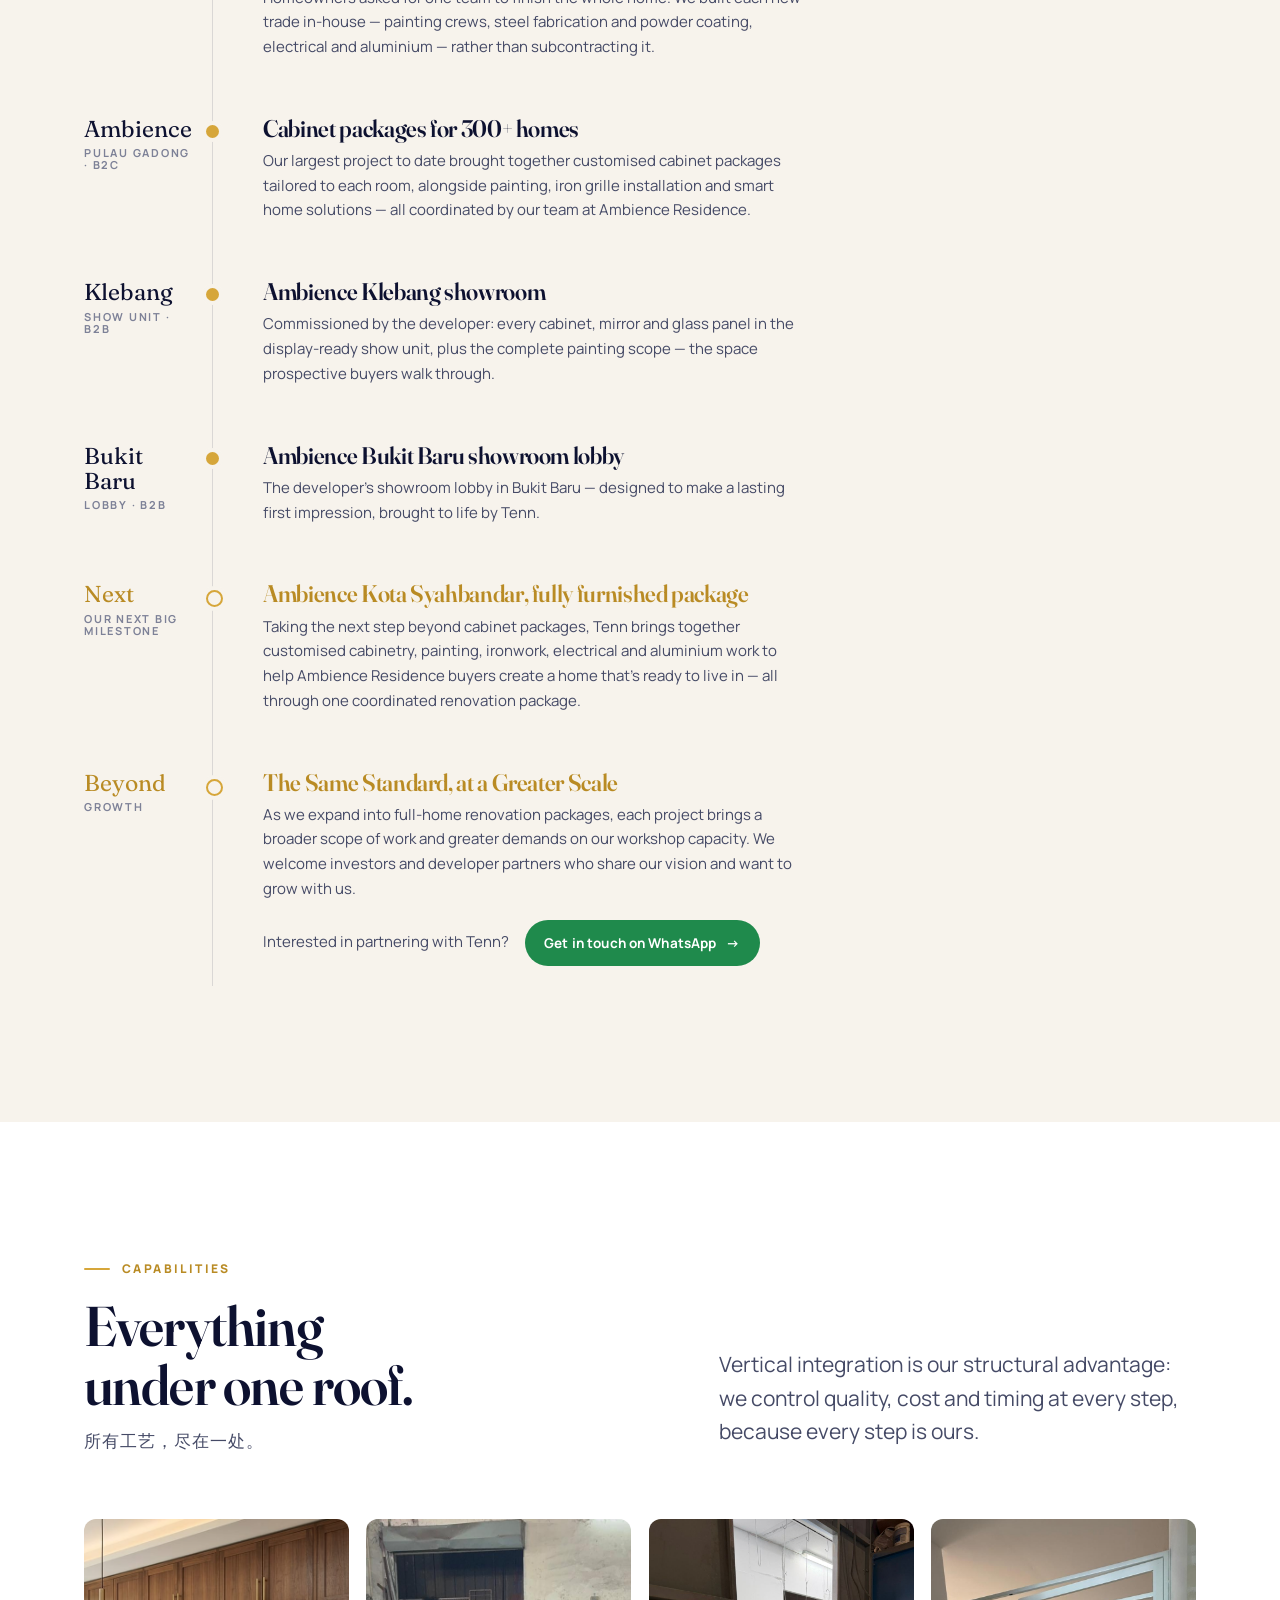
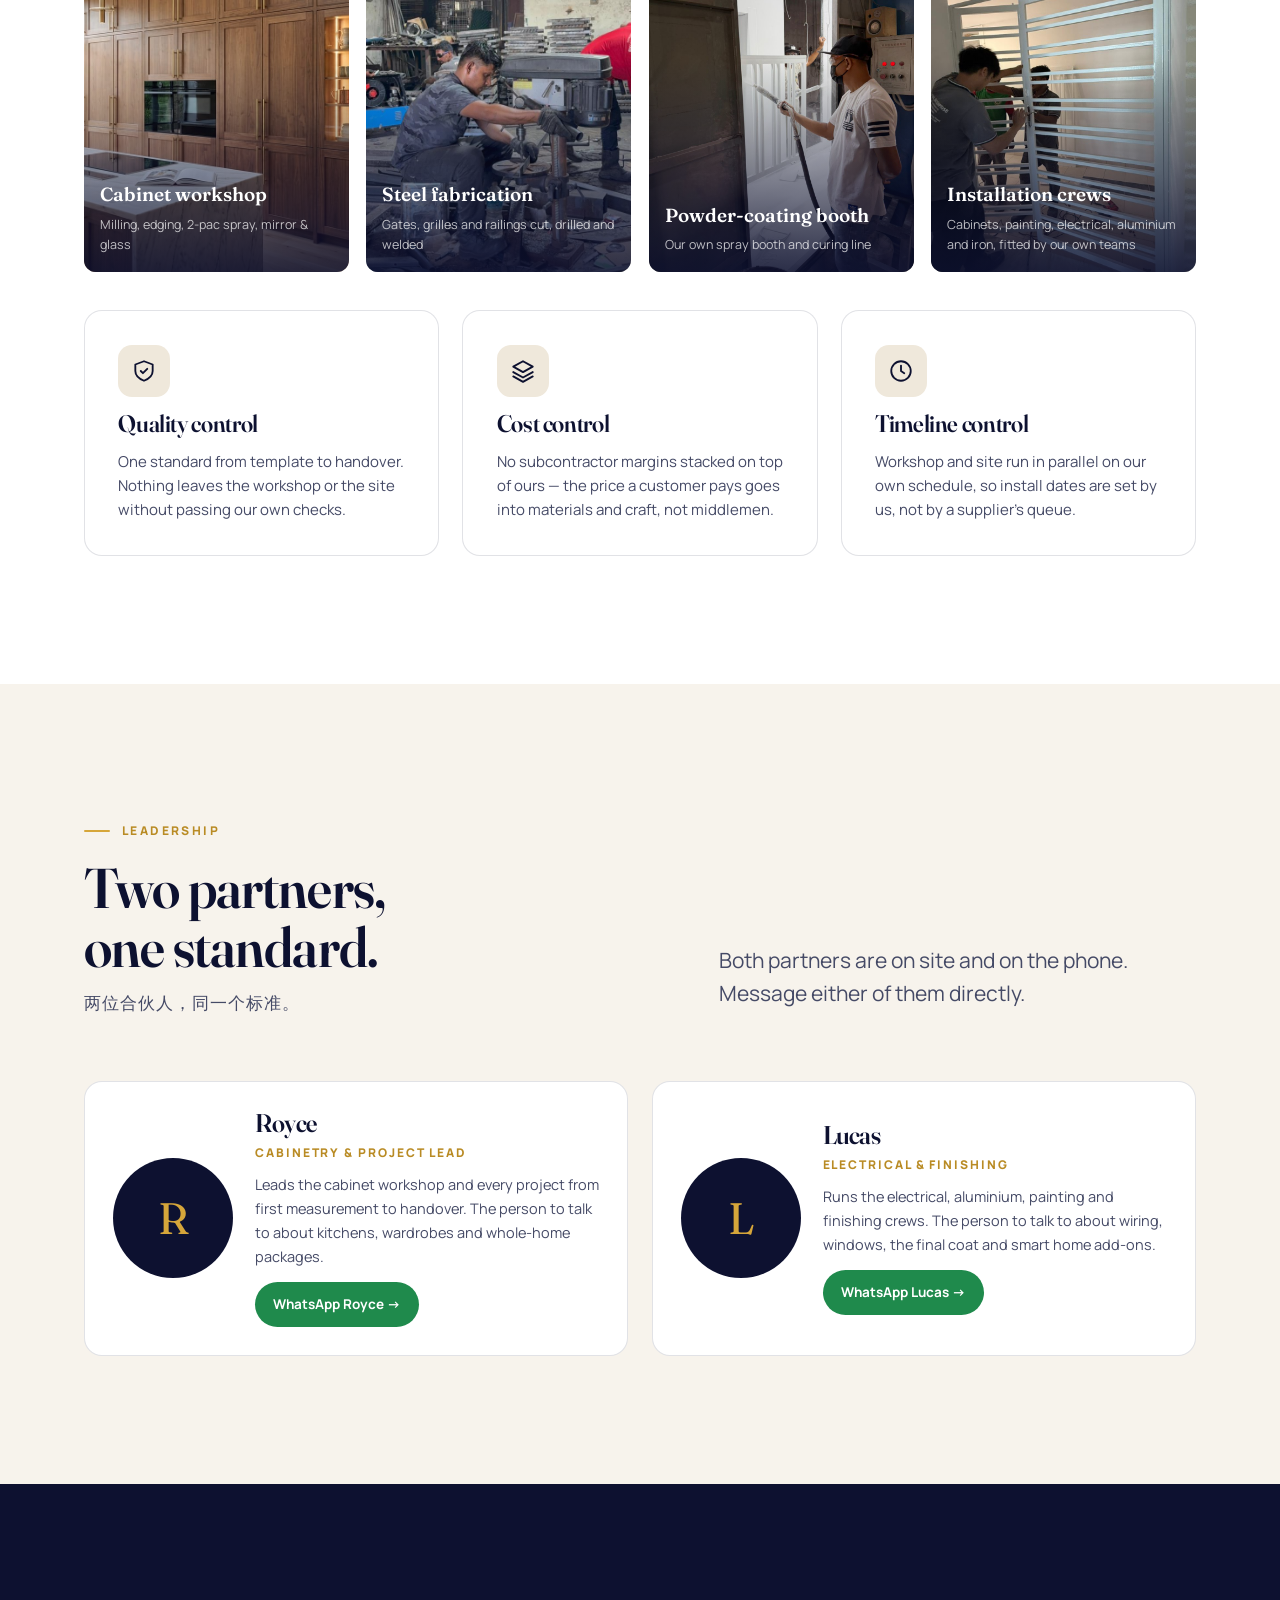
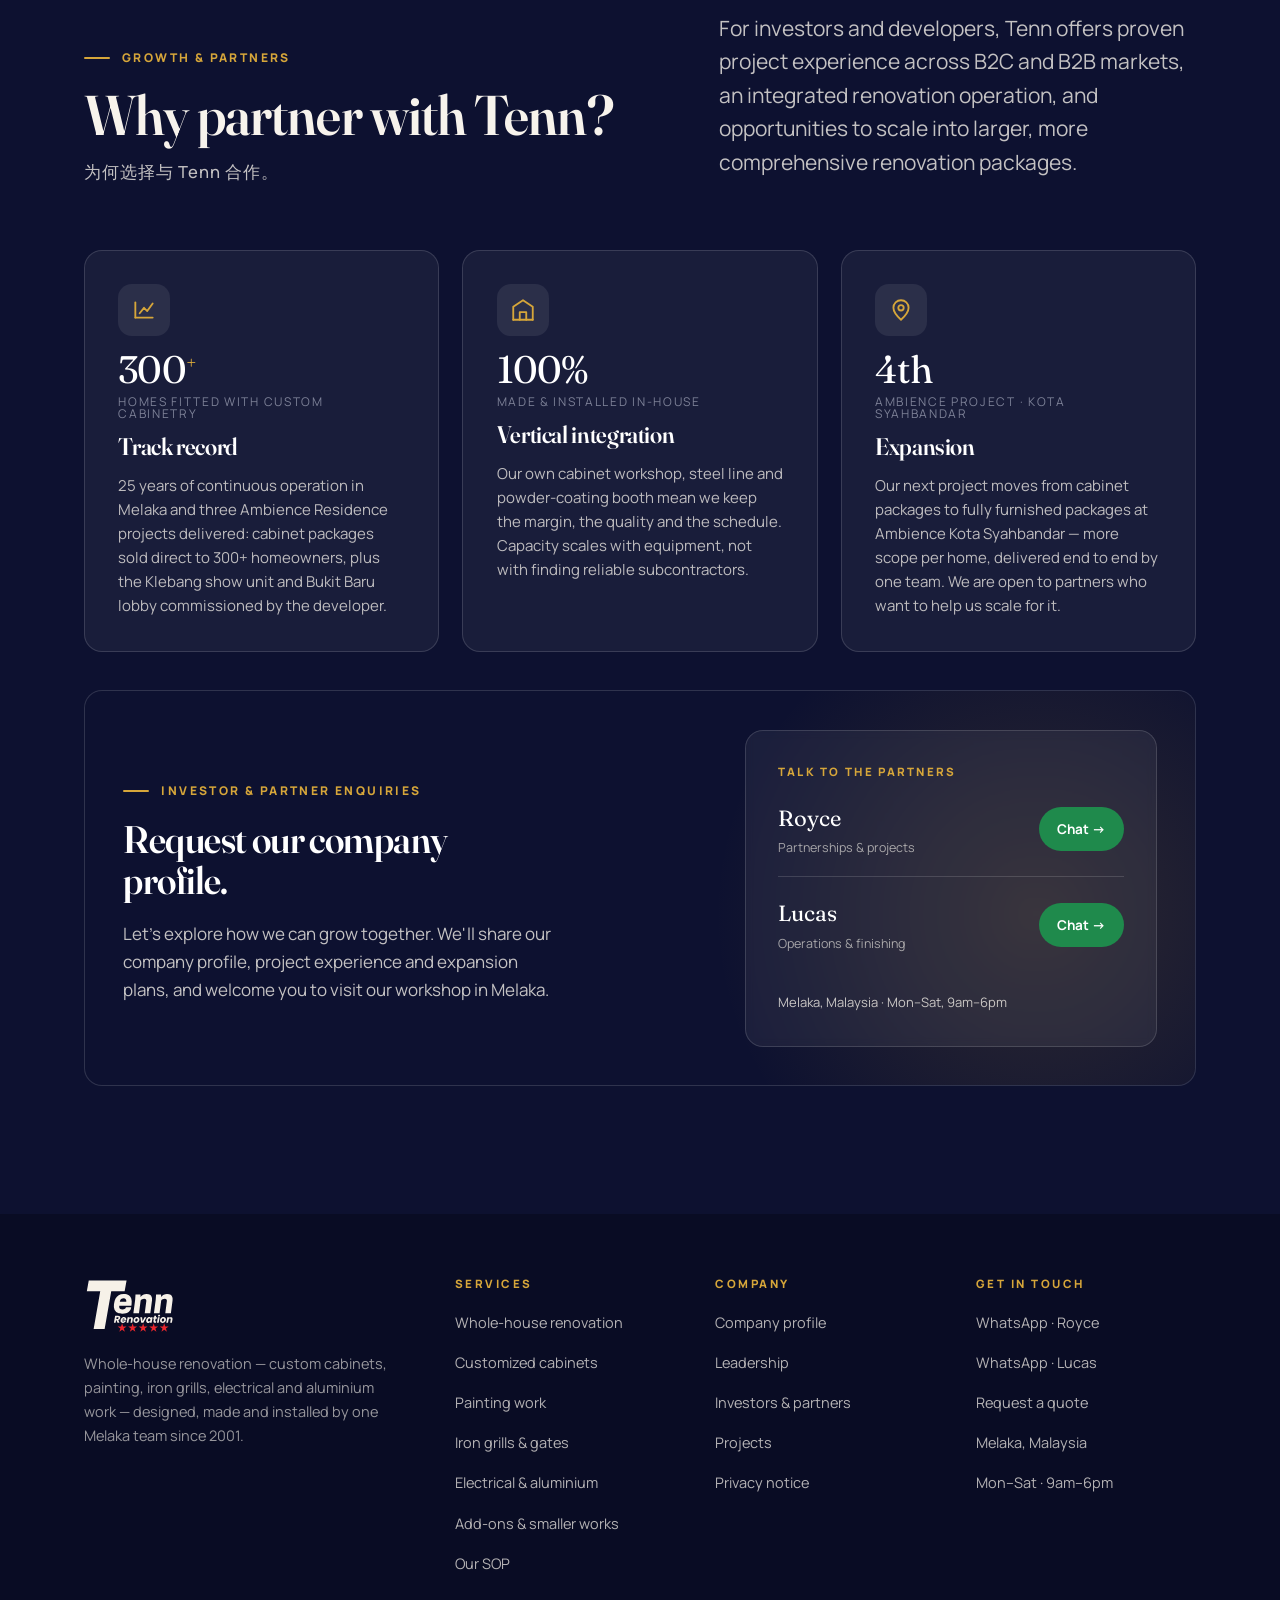
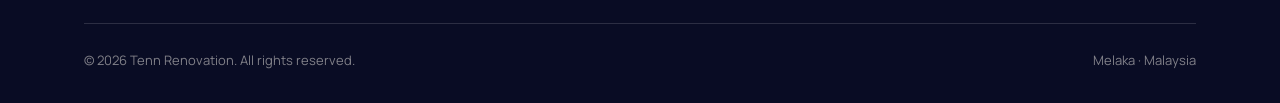
==== commit 5056c24f: "Reposition the site around whole-house renovation Whole-house renovation is now the headline offer, " ====
--- a/company.html
+++ b/company.html
@@ -4,7 +4,7 @@
 <meta charset="UTF-8">
 <meta name="viewport" content="width=device-width, initial-scale=1.0">
 <title>Company Profile — Tenn Renovation</title>
-<meta name="description" content="Tenn Renovation is a Melaka renovation company founded in 2001: four crafts under one roof, an in-house workshop and powder-coating booth, three Ambience Residence projects delivered, and a fully furnished package next at Kota Syahbandar.">
+<meta name="description" content="Tenn Renovation is a Melaka renovation company founded in 2001: every trade under one roof, an in-house workshop and powder-coating booth, three Ambience Residence projects delivered, and a fully furnished package next at Kota Syahbandar.">
 <meta name="theme-color" content="#0d1130">
 <link rel="canonical" href="https://tennrenovation.com/company.html">
 <link rel="icon" href="media/favicon.svg" type="image/svg+xml">
@@ -12,7 +12,7 @@
 <meta property="og:type" content="website">
 <meta property="og:site_name" content="Tenn Renovation">
 <meta property="og:title" content="Company Profile — Tenn Renovation">
-<meta property="og:description" content="Tenn Renovation is a Melaka renovation company founded in 2001: four crafts under one roof, an in-house workshop and powder-coating booth, three Ambience Residence projects delivered, and a fully furnished package next at Kota Syahbandar.">
+<meta property="og:description" content="Tenn Renovation is a Melaka renovation company founded in 2001: every trade under one roof, an in-house workshop and powder-coating booth, three Ambience Residence projects delivered, and a fully furnished package next at Kota Syahbandar.">
 <meta property="og:url" content="https://tennrenovation.com/company.html">
 <meta property="og:image" content="https://tennrenovation.com/media/hero-kitchen.jpg">
 <meta property="og:locale" content="en_MY">
@@ -20,7 +20,7 @@
 <link rel="preconnect" href="https://fonts.googleapis.com">
 <link rel="preconnect" href="https://fonts.gstatic.com" crossorigin>
 <link rel="stylesheet" href="https://fonts.googleapis.com/css2?family=Fraunces:ital,opsz,wght@0,9..144,500;0,9..144,600;0,9..144,700;1,9..144,500;1,9..144,600&family=Manrope:wght@400;500;600;700;800&display=swap">
-<link rel="stylesheet" href="styles.css?v=20261013e">
+<link rel="stylesheet" href="styles.css?v=20261118a">
 <script type="application/ld+json">
 {
   "@context": "https://schema.org",
@@ -69,7 +69,7 @@
     <h1>A Melaka workshop, <em>25 years</em> in the making.</h1>
     <p class="zh-head" lang="zh">扎根马六甲的工坊，二十五年匠心积淀。</p>
     <p class="lead">Founded in Melaka in 2001, Tenn Renovation has evolved from a cabinet workshop into a full-home renovation specialist.</p>
-    <p class="lead" style="margin-top:14px">With four core services and three completed projects at Ambience Residence, we bring craftsmanship, coordination and care to every home — with our fourth project on the way.</p>
+    <p class="lead" style="margin-top:14px">With every trade under one roof and three completed projects at Ambience Residence, we bring craftsmanship, coordination and care to every home — with our fourth project on the way.</p>
     <div class="hero-actions">
       <a class="btn btn-brass" href="#growth">Investors &amp; partners <span class="arr">→</span></a>
       <a class="btn btn-ghost inv" href="#leadership">Meet the leadership</a>
@@ -93,7 +93,7 @@
         <h2>We make what we sell.</h2>
         <p class="zh-head" lang="zh">我们亲手打造所售的一切。</p>
         <p>Tenn Renovation began in 2001 with a small cabinet workshop and a simple promise: template it properly, build it properly, and stand behind it. Word spread the way it does in Melaka — one kitchen, one wardrobe, one neighbour at a time.</p>
-        <p>As homeowners asked us to handle more of the home, we added painting crews, a steel fabrication and powder-coating line, and a smart-home team — each one built in-house rather than subcontracted, so the standard never changed hands.</p>
+        <p>As homeowners asked us to handle more of the home, we added painting crews, a steel fabrication and powder-coating line, electricians and aluminium fabricators — each one built in-house rather than subcontracted, so the standard never changed hands.</p>
         <p>Today Tenn fits out whole homes and developer showrooms, and the people who answer the phone are still the people who built the work.</p>
       </div>
     </div>
@@ -131,11 +131,11 @@
     </div>
     <div class="timeline">
       <div class="tl reveal"><div class="yr">2001<small>Founded</small></div><div class="txt"><h3>A cabinet workshop opens in Melaka</h3><p>Tenn Renovation starts as a small custom cabinet workshop in Melaka, taking on-site measurements and handcrafting cabinet frames and doors with care and precision.</p></div></div>
-      <div class="tl reveal"><div class="yr">Growth<small>Four crafts</small></div><div class="txt"><h3>Painting, iron work and smart home join the workshop</h3><p>Homeowners asked for one team to finish the whole home. We built each new craft in-house — including our own steel fabrication and powder-coating booth — rather than subcontracting it.</p></div></div>
+      <div class="tl reveal"><div class="yr">Growth<small>Whole house</small></div><div class="txt"><h3>Painting, iron, electrical and aluminium join the workshop</h3><p>Homeowners asked for one team to finish the whole home. We built each new trade in-house — painting crews, steel fabrication and powder coating, electrical and aluminium — rather than subcontracting it.</p></div></div>
       <div class="tl reveal"><div class="yr">Ambience<small>Pulau Gadong · B2C</small></div><div class="txt"><h3>Cabinet packages for 300+ homes</h3><p>Our largest project to date brought together customised cabinet packages tailored to each room, alongside painting, iron grille installation and smart home solutions — all coordinated by our team at Ambience Residence.</p></div></div>
       <div class="tl reveal"><div class="yr">Klebang<small>Show unit · B2B</small></div><div class="txt"><h3>Ambience Klebang showroom</h3><p>Commissioned by the developer: every cabinet, mirror and glass panel in the display-ready show unit, plus the complete painting scope — the space prospective buyers walk through.</p></div></div>
       <div class="tl reveal"><div class="yr">Bukit Baru<small>Lobby · B2B</small></div><div class="txt"><h3>Ambience Bukit Baru showroom lobby</h3><p>The developer's showroom lobby in Bukit Baru — designed to make a lasting first impression, brought to life by Tenn.</p></div></div>
-      <div class="tl future reveal"><div class="yr">Next<small>Our next big milestone</small></div><div class="txt"><h3>Ambience Kota Syahbandar, fully furnished package</h3><p>Taking the next step beyond cabinet packages, Tenn brings together customised cabinetry, painting, ironwork and smart home solutions to help Ambience Residence buyers create a home that's ready to live in — all through one coordinated renovation package.</p></div></div>
+      <div class="tl future reveal"><div class="yr">Next<small>Our next big milestone</small></div><div class="txt"><h3>Ambience Kota Syahbandar, fully furnished package</h3><p>Taking the next step beyond cabinet packages, Tenn brings together customised cabinetry, painting, ironwork, electrical and aluminium work to help Ambience Residence buyers create a home that's ready to live in — all through one coordinated renovation package.</p></div></div>
       <div class="tl future reveal"><div class="yr">Beyond<small>Growth</small></div><div class="txt"><h3>The Same Standard, at a Greater Scale</h3><p>As we expand into full-home renovation packages, each project brings a broader scope of work and greater demands on our workshop capacity. We welcome investors and developer partners who share our vision and want to grow with us.</p><p style="margin-top:18px;display:flex;align-items:center;gap:16px;flex-wrap:wrap"><span>Interested in partnering with Tenn?</span><a class="btn btn-wa btn-sm" href="https://wa.me/60109718663?text=Hi%20Royce%2C%20I%27m%20interested%20in%20partnering%20with%20Tenn%20Renovation." target="_blank" rel="noopener" data-track="timeline-partner">Get in touch on WhatsApp <span class="arr">→</span></a></p></div></div>
     </div>
   </div>
@@ -156,7 +156,7 @@
       <div class="cap-tile reveal"><img class="shot" src="media/cabinetry-walnut.jpg" alt="Floor-to-ceiling walnut cabinetry with brass handles and lit glass display" width="1408" height="768" loading="lazy" decoding="async"><div class="lbl"><b>Cabinet workshop</b><span>Milling, edging, 2-pac spray, mirror &amp; glass</span></div></div>
       <div class="cap-tile reveal"><img class="shot" src="media/iron-fab-weld.jpg" alt="Two fabricators grinding and welding steel grille frames on the workshop floor" width="608" height="1080" loading="lazy" decoding="async"><div class="lbl"><b>Steel fabrication</b><span>Gates, grilles and railings cut, drilled and welded</span></div></div>
       <div class="cap-tile reveal"><img class="shot" src="media/iron-coat-spray.jpg" alt="Worker spraying white powder coat onto a grille inside the spray booth" width="960" height="1280" loading="lazy" decoding="async"><div class="lbl"><b>Powder-coating booth</b><span>Our own spray booth and curing line</span></div></div>
-      <div class="cap-tile reveal"><img class="shot" src="media/iron-install-gate.jpg" alt="Installers fitting a powder-coated security gate in a Melaka home" width="810" height="1080" loading="lazy" decoding="async"><div class="lbl"><b>Installation crews</b><span>Cabinets, painting, smart home and iron, fitted by our own teams</span></div></div>
+      <div class="cap-tile reveal"><img class="shot" src="media/iron-install-gate.jpg" alt="Installers fitting a powder-coated security gate in a Melaka home" width="810" height="1080" loading="lazy" decoding="async"><div class="lbl"><b>Installation crews</b><span>Cabinets, painting, electrical, aluminium and iron, fitted by our own teams</span></div></div>
     </div>
     <div class="pillars" style="margin-top:clamp(28px,3vw,40px)">
       <div class="pillar reveal"><div class="ic"><svg viewBox="0 0 24 24" fill="none" stroke="currentColor" stroke-width="1.7" stroke-linecap="round" stroke-linejoin="round"><path d="M12 3l8 3v6c0 4-3 7-8 9-5-2-8-5-8-9V6z"/><path d="M9 12l2 2 4-4"/></svg></div><h3>Quality control</h3><p>One standard from template to handover. Nothing leaves the workshop or the site without passing our own checks.</p></div>
@@ -179,7 +179,7 @@
     </div>
     <div class="team">
       <div class="member reveal"><div class="av" aria-hidden="true">R</div><div><h3>Royce</h3><div class="role">Cabinetry &amp; project lead</div><p>Leads the cabinet workshop and every project from first measurement to handover. The person to talk to about kitchens, wardrobes and whole-home packages.</p><a class="wa-pill" href="https://wa.me/60109718663" target="_blank" rel="noopener">WhatsApp Royce →</a></div></div>
-      <div class="member reveal"><div class="av" aria-hidden="true">L</div><div><h3>Lucas</h3><div class="role">Smart home &amp; finishing</div><p>Runs the smart-home, painting and finishing crews. The person to talk to about lighting scenes, security integration and the final coat.</p><a class="wa-pill" href="https://wa.me/60163303178" target="_blank" rel="noopener">WhatsApp Lucas →</a></div></div>
+      <div class="member reveal"><div class="av" aria-hidden="true">L</div><div><h3>Lucas</h3><div class="role">Electrical &amp; finishing</div><p>Runs the electrical, aluminium, painting and finishing crews. The person to talk to about wiring, windows, the final coat and smart home add-ons.</p><a class="wa-pill" href="https://wa.me/60163303178" target="_blank" rel="noopener">WhatsApp Lucas →</a></div></div>
     </div>
   </div>
 </section>
@@ -226,15 +226,17 @@
     <div class="top">
       <div class="brand">
         <img class="logo-mark" src="media/tenn-logo-light.svg" alt="Tenn Renovation" width="640" height="392">
-        <p class="bl">Customized cabinets, smart home systems, painting and iron grills — designed, made and installed by one Melaka team since 2001.</p>
+        <p class="bl">Whole-house renovation — custom cabinets, painting, iron grills, electrical and aluminium work — designed, made and installed by one Melaka team since 2001.</p>
       </div>
       <div>
         <h4>Services</h4>
         <ul>
+          <li><a href="services.html#whole-house">Whole-house renovation</a></li>
           <li><a href="services.html#cabinetry">Customized cabinets</a></li>
-          <li><a href="services.html#smart-home">Smart home systems</a></li>
           <li><a href="services.html#painting">Painting work</a></li>
           <li><a href="services.html#iron-grills">Iron grills &amp; gates</a></li>
+          <li><a href="services.html#electrical">Electrical &amp; aluminium</a></li>
+          <li><a href="services.html#add-ons">Add-ons &amp; smaller works</a></li>
           <li><a href="services.html#process">Our SOP</a></li>
         </ul>
       </div>
@@ -272,6 +274,6 @@
   <span>Chat with us</span>
 </a>
 
-<script src="site.js?v=20261013e"></script>
+<script src="site.js?v=20261118a"></script>
 </body>
 </html>
--- a/styles.css
+++ b/styles.css
@@ -640,3 +640,39 @@
 .social-link svg{ width:20px; height:20px; color:#1877f2; }
 .social-link .arr{ transition:transform .3s var(--ease); }
 .social-link:hover .arr{ transform:translateX(4px); }
+
+/* ---------- six-up service grid, image-less cards, "also" strip ---------- */
+.svc-grid.six{ grid-template-columns:repeat(3,1fr); }
+.svc-grid.six .svc-card{ min-height:380px; }
+.svc-card.noimg{ background:linear-gradient(160deg, var(--ink-2) 0%, var(--ink) 60%, #090c24 100%); }
+.svc-card.noimg::before{ content:""; position:absolute; inset:auto -30% -40% auto; width:70%; aspect-ratio:1; border-radius:50%; background:radial-gradient(circle, rgba(214,166,58,.22), transparent 62%); pointer-events:none; }
+.svc-card .glyph{ position:absolute; top:clamp(22px,2.2vw,30px); left:clamp(22px,2.2vw,30px); width:56px; height:56px; border-radius:16px; background:rgba(255,255,255,.08); border:1px solid rgba(255,255,255,.14); display:grid; place-items:center; color:var(--brass); }
+.svc-card .glyph svg{ width:28px; height:28px; }
+.also{ margin-top:clamp(22px,2.6vw,32px); font-size:14.5px; color:var(--ink-soft); display:flex; flex-wrap:wrap; gap:6px 12px; align-items:center; }
+.also b{ color:var(--ink); }
+.also a{ color:var(--ink); font-weight:600; display:inline-flex; align-items:center; gap:8px; border-bottom:1.5px solid var(--brass); padding-bottom:2px; }
+.also a .arr{ transition:transform .3s var(--ease); }
+.also a:hover .arr{ transform:translateX(4px); }
+@media (max-width:1000px){ .svc-grid.six{ grid-template-columns:1fr 1fr; } }
+@media (max-width:560px){ .svc-grid.six{ grid-template-columns:1fr; } }
+
+/* ---------- electrical & aluminium trade cards ---------- */
+.trade-grid{ display:grid; grid-template-columns:1fr 1fr; gap:clamp(16px,1.8vw,24px); }
+.trade{ background:var(--paper); border:1px solid var(--line); border-radius:var(--radius); padding:clamp(26px,2.8vw,38px); display:flex; flex-direction:column; align-items:flex-start; }
+.trade .ic{ width:56px; height:56px; border-radius:16px; background:var(--ink); color:var(--brass); display:grid; place-items:center; margin-bottom:18px; }
+.trade .ic svg{ width:28px; height:28px; }
+.trade h3{ font-size:clamp(22px,2.2vw,28px); }
+.trade > p{ color:var(--ink-soft); margin-top:12px; max-width:48ch; }
+.trade ul.feat{ margin-top:20px; margin-bottom:26px; }
+.trade .btn{ margin-top:auto; }
+@media (max-width:840px){ .trade-grid{ grid-template-columns:1fr; } }
+
+/* ---------- add-ons grid ---------- */
+.addon-grid{ display:grid; grid-template-columns:repeat(3,1fr); gap:clamp(14px,1.6vw,20px); }
+.addon{ background:var(--cream); border:1px solid var(--line-2); border-radius:var(--radius-sm); padding:clamp(20px,2vw,26px); }
+.addon .ic{ width:44px; height:44px; border-radius:12px; background:var(--paper); border:1px solid var(--line); color:var(--brass-d); display:grid; place-items:center; }
+.addon .ic svg{ width:22px; height:22px; }
+.addon h3{ font-family:var(--sans); font-weight:800; font-size:16.5px; letter-spacing:0; margin-top:14px; }
+.addon p{ font-size:14px; color:var(--ink-soft); margin-top:6px; }
+@media (max-width:840px){ .addon-grid{ grid-template-columns:1fr 1fr; } }
+@media (max-width:480px){ .addon-grid{ grid-template-columns:1fr; } }
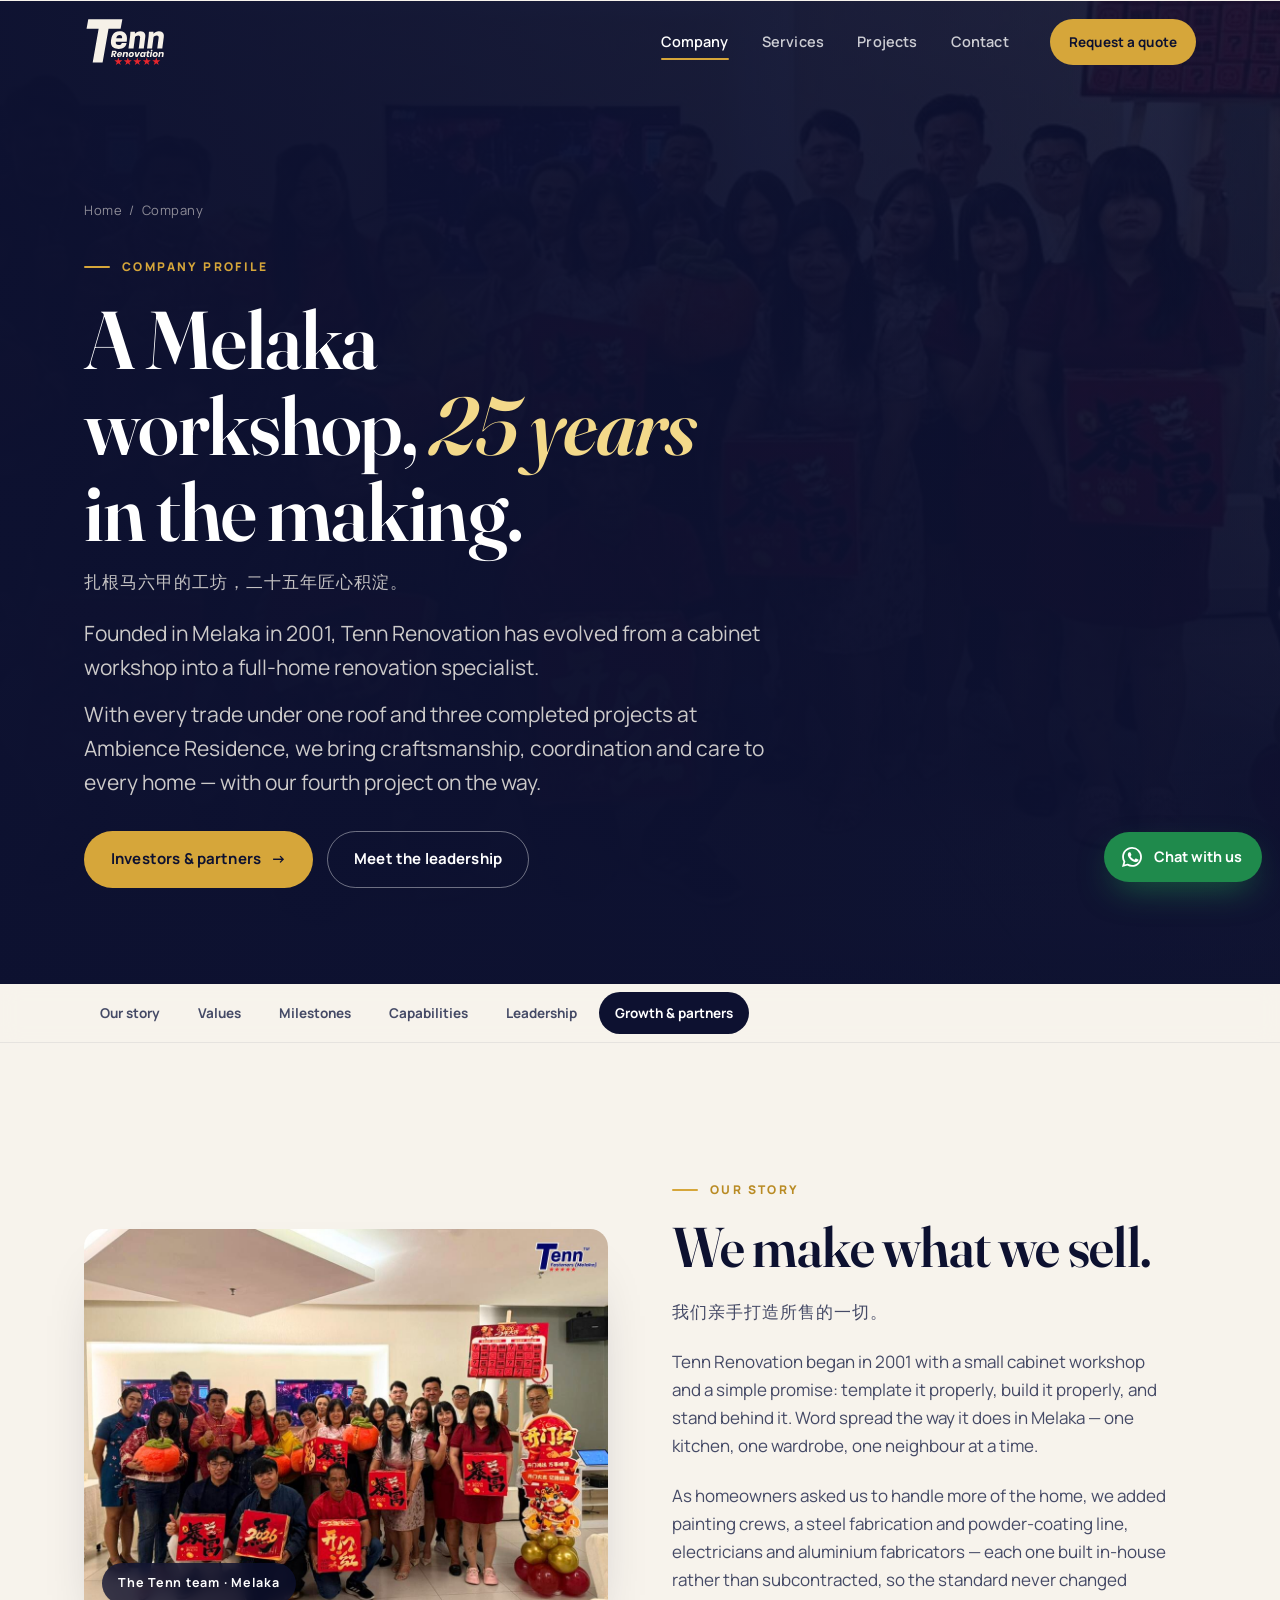
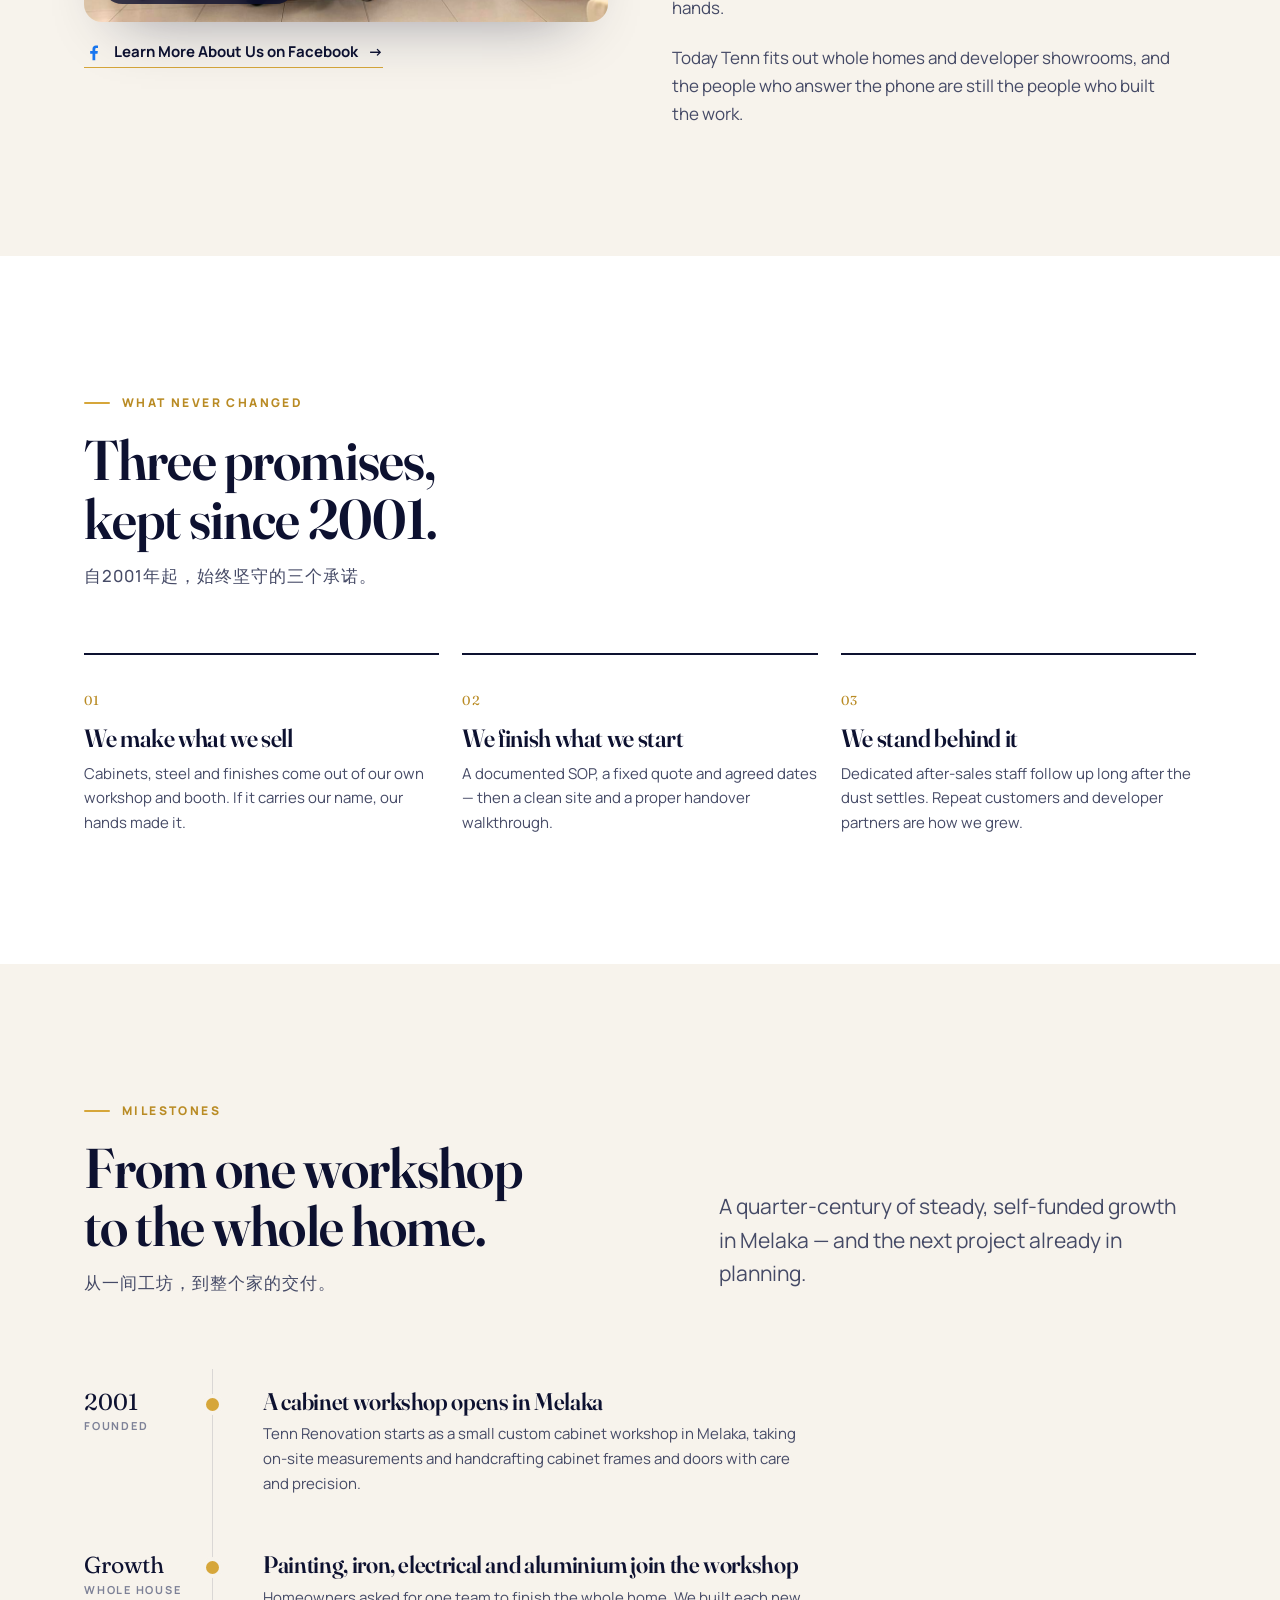
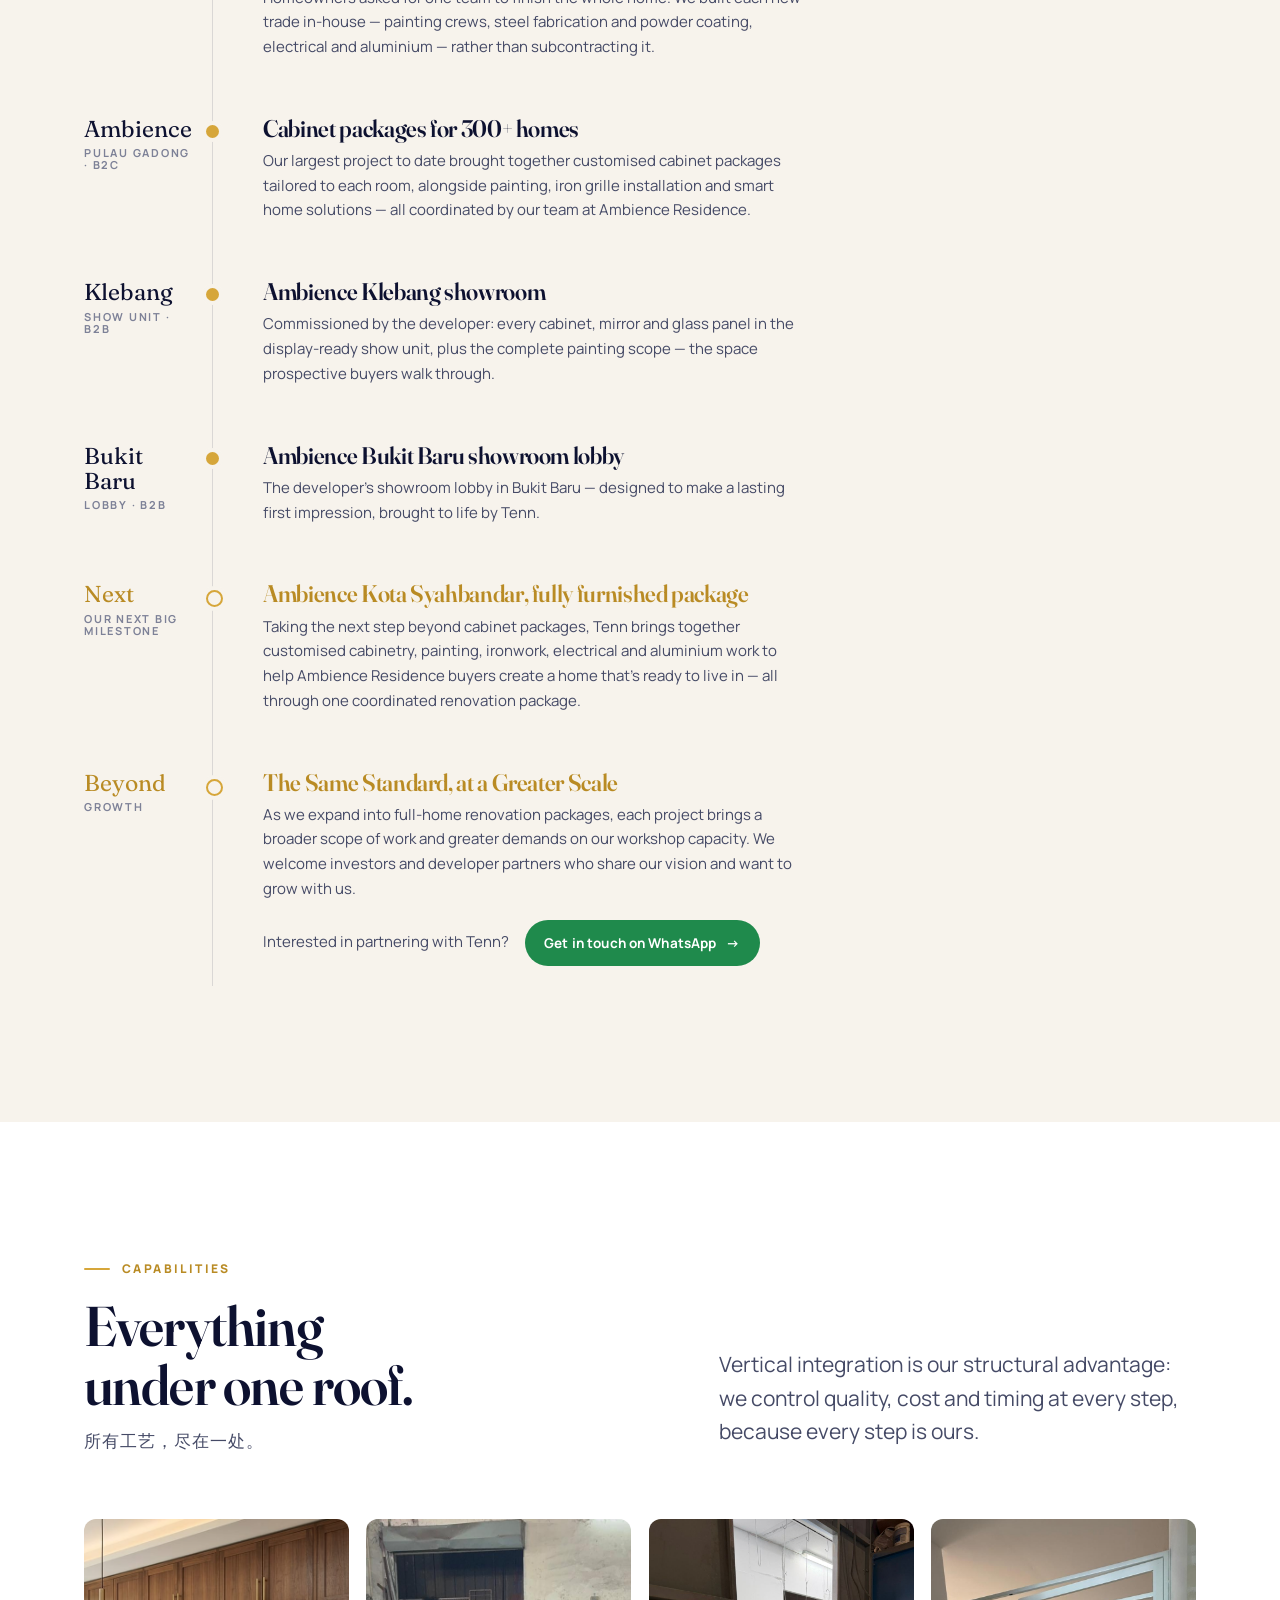
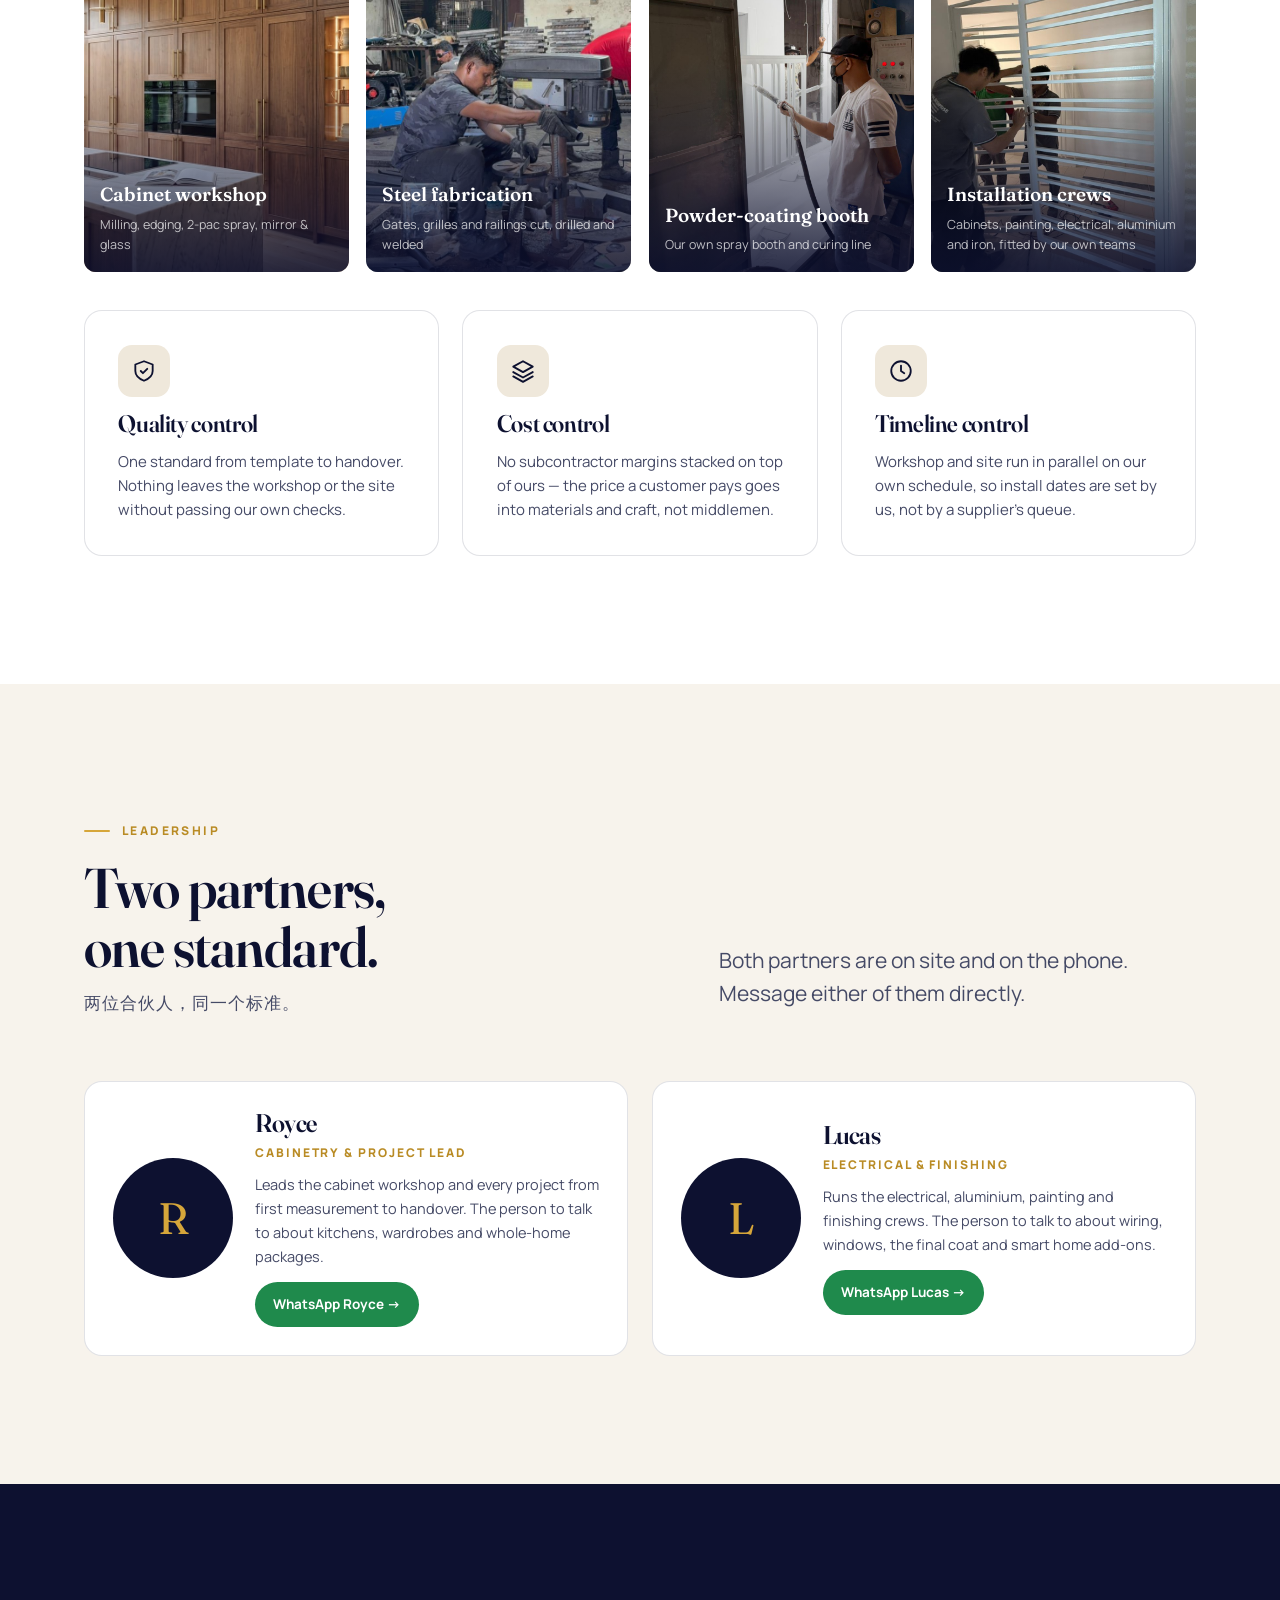
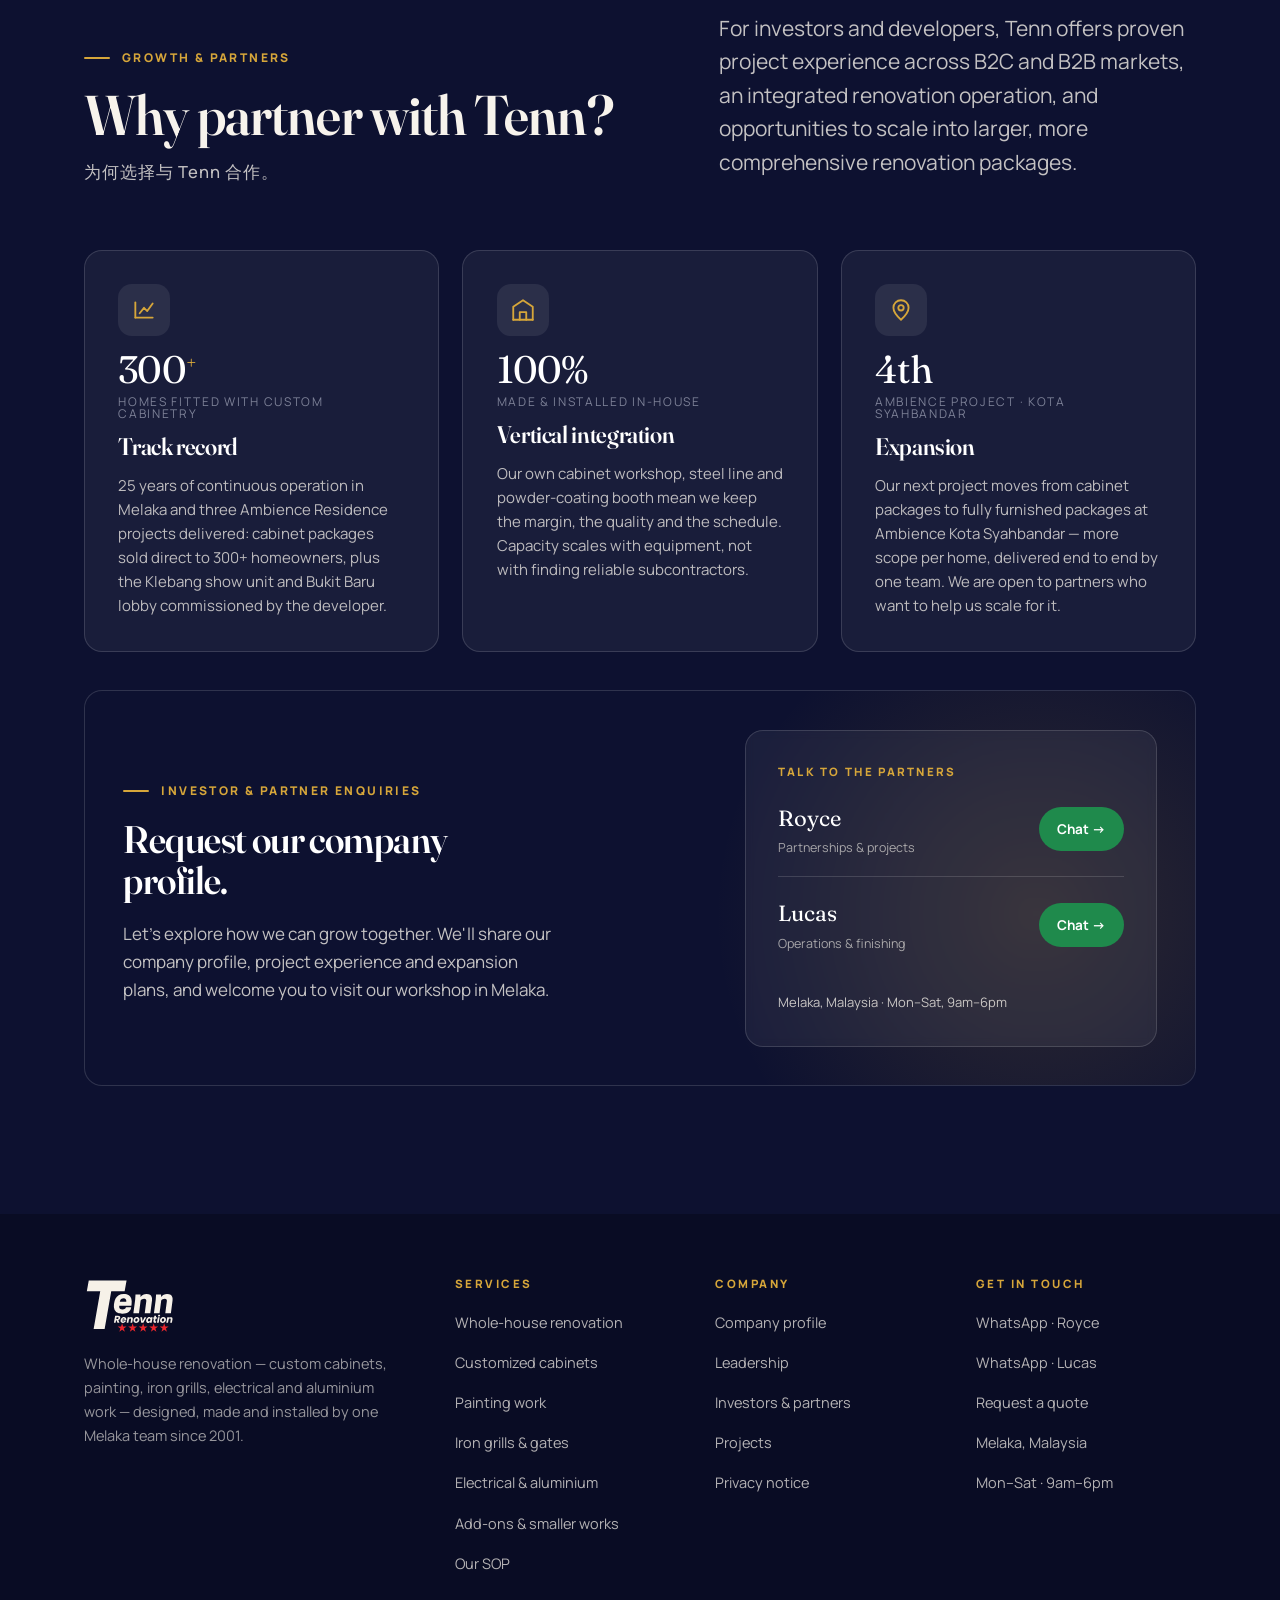
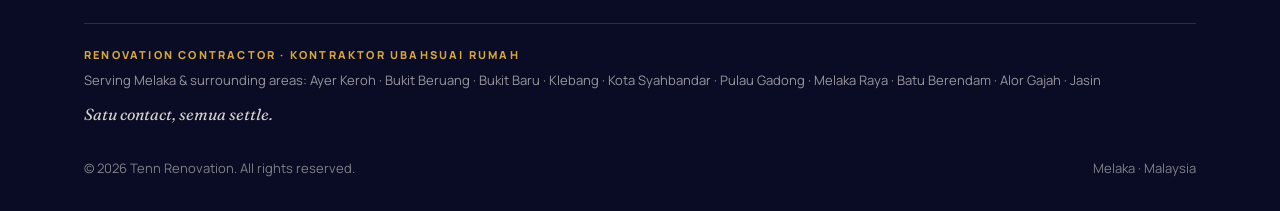
==== commit 1cb47f58: "SEO pass and CRM-ready lead capture Lead capture - site.js gains a TENN_CONFIG block: GA4, Google Ta" ====
--- a/company.html
+++ b/company.html
@@ -3,24 +3,24 @@
 <head>
 <meta charset="UTF-8">
 <meta name="viewport" content="width=device-width, initial-scale=1.0">
-<title>Company Profile — Tenn Renovation</title>
-<meta name="description" content="Tenn Renovation is a Melaka renovation company founded in 2001: every trade under one roof, an in-house workshop and powder-coating booth, three Ambience Residence projects delivered, and a fully furnished package next at Kota Syahbandar.">
+<title>About Tenn Renovation — Melaka Renovation Contractor Since 2001</title>
+<meta name="description" content="Founded in Melaka in 2001, Tenn Renovation grew from a cabinet workshop into a whole-house renovation company with its own workshop and installation teams, three Ambience Residence projects delivered and a fourth on the way.">
 <meta name="theme-color" content="#0d1130">
 <link rel="canonical" href="https://tennrenovation.com/company.html">
 <link rel="icon" href="media/favicon.svg" type="image/svg+xml">
 <link rel="apple-touch-icon" href="media/apple-touch-icon.png">
 <meta property="og:type" content="website">
 <meta property="og:site_name" content="Tenn Renovation">
-<meta property="og:title" content="Company Profile — Tenn Renovation">
-<meta property="og:description" content="Tenn Renovation is a Melaka renovation company founded in 2001: every trade under one roof, an in-house workshop and powder-coating booth, three Ambience Residence projects delivered, and a fully furnished package next at Kota Syahbandar.">
+<meta property="og:title" content="About Tenn Renovation — Melaka Renovation Contractor Since 2001">
+<meta property="og:description" content="Founded in Melaka in 2001, Tenn Renovation grew from a cabinet workshop into a whole-house renovation company with its own workshop and installation teams, three Ambience Residence projects delivered and a fourth on the way.">
 <meta property="og:url" content="https://tennrenovation.com/company.html">
-<meta property="og:image" content="https://tennrenovation.com/media/hero-kitchen.jpg">
+<meta property="og:image" content="https://tennrenovation.com/media/og-cover.jpg">
 <meta property="og:locale" content="en_MY">
 <meta name="twitter:card" content="summary_large_image">
 <link rel="preconnect" href="https://fonts.googleapis.com">
 <link rel="preconnect" href="https://fonts.gstatic.com" crossorigin>
 <link rel="stylesheet" href="https://fonts.googleapis.com/css2?family=Fraunces:ital,opsz,wght@0,9..144,500;0,9..144,600;0,9..144,700;1,9..144,500;1,9..144,600&family=Manrope:wght@400;500;600;700;800&display=swap">
-<link rel="stylesheet" href="styles.css?v=20261118a">
+<link rel="stylesheet" href="styles.css?v=20261118b">
 <script type="application/ld+json">
 {
   "@context": "https://schema.org",
@@ -261,6 +261,11 @@
         </ul>
       </div>
     </div>
+    <div class="areas">
+      <span class="lbl">Renovation contractor · Kontraktor ubahsuai rumah</span>
+      <span>Serving Melaka &amp; surrounding areas: Ayer Keroh · Bukit Beruang · Bukit Baru · Klebang · Kota Syahbandar · Pulau Gadong · Melaka Raya · Batu Berendam · Alor Gajah · Jasin</span>
+      <span class="tag-line">Satu contact, semua settle.</span>
+    </div>
     <div class="bot">
       <span>© 2026 Tenn Renovation. All rights reserved.</span>
       <span>Melaka · Malaysia</span>
@@ -274,6 +279,6 @@
   <span>Chat with us</span>
 </a>
 
-<script src="site.js?v=20261118a"></script>
+<script src="site.js?v=20261118b"></script>
 </body>
 </html>
--- a/styles.css
+++ b/styles.css
@@ -676,3 +676,29 @@
 .addon p{ font-size:14px; color:var(--ink-soft); margin-top:6px; }
 @media (max-width:840px){ .addon-grid{ grid-template-columns:1fr 1fr; } }
 @media (max-width:480px){ .addon-grid{ grid-template-columns:1fr; } }
+
+/* ---------- FAQ ---------- */
+.faq-list{ display:grid; gap:10px; max-width:860px; }
+.faq{ background:var(--paper); border:1px solid var(--line); border-radius:var(--radius-sm); padding:0 clamp(18px,2vw,26px); }
+.faq summary{ cursor:pointer; list-style:none; display:flex; align-items:center; justify-content:space-between; gap:16px; padding:18px 0; font-family:var(--display); font-weight:600; font-size:clamp(17px,1.5vw,20px); color:var(--ink); }
+.faq summary::-webkit-details-marker{ display:none; }
+.faq summary::after{ content:"+"; flex:none; width:30px; height:30px; border-radius:50%; border:1px solid var(--line); display:grid; place-items:center; font-family:var(--sans); font-weight:700; color:var(--brass-d); transition:transform .3s var(--ease), background .3s var(--ease); }
+.faq[open] summary::after{ content:"–"; background:var(--ink); color:var(--brass); border-color:var(--ink); }
+.faq p{ color:var(--ink-soft); font-size:15.5px; padding:0 0 20px; max-width:70ch; }
+
+/* ---------- quote form: consent + confirmation ---------- */
+.q-check{ display:flex; gap:12px; align-items:flex-start; cursor:pointer; font-size:14px; color:var(--ink-soft); line-height:1.5; }
+.q-check input{ flex:none; width:20px; height:20px; margin-top:2px; accent-color:var(--ink); }
+.q-check a{ color:var(--ink); text-decoration:underline; text-underline-offset:2px; }
+.q-field.invalid .q-check span{ color:var(--red); }
+.q-done{ padding:clamp(26px,3.4vw,42px); }
+.q-done-ic{ width:56px; height:56px; border-radius:50%; background:var(--wa); color:#fff; display:grid; place-items:center; font-size:26px; font-weight:800; }
+.q-done h3{ margin-top:18px; font-size:clamp(22px,2.4vw,28px); }
+.q-done p{ color:var(--ink-soft); margin-top:12px; max-width:52ch; }
+.q-done-actions{ display:flex; gap:12px; flex-wrap:wrap; margin-top:22px; }
+
+/* ---------- footer: service areas ---------- */
+.foot .areas{ display:grid; gap:6px; padding:22px 0 4px; font-size:13px; color:rgba(247,243,236,.6); }
+.foot .areas .lbl{ font-size:11px; font-weight:800; letter-spacing:.2em; text-transform:uppercase; color:var(--brass); }
+.foot .areas .tag-line{ font-family:var(--display); font-style:italic; font-size:16px; color:rgba(247,243,236,.85); margin-top:4px; }
+@media (max-width:840px){ .hero .eyebrow{ max-width:calc(100% - 128px); } }
